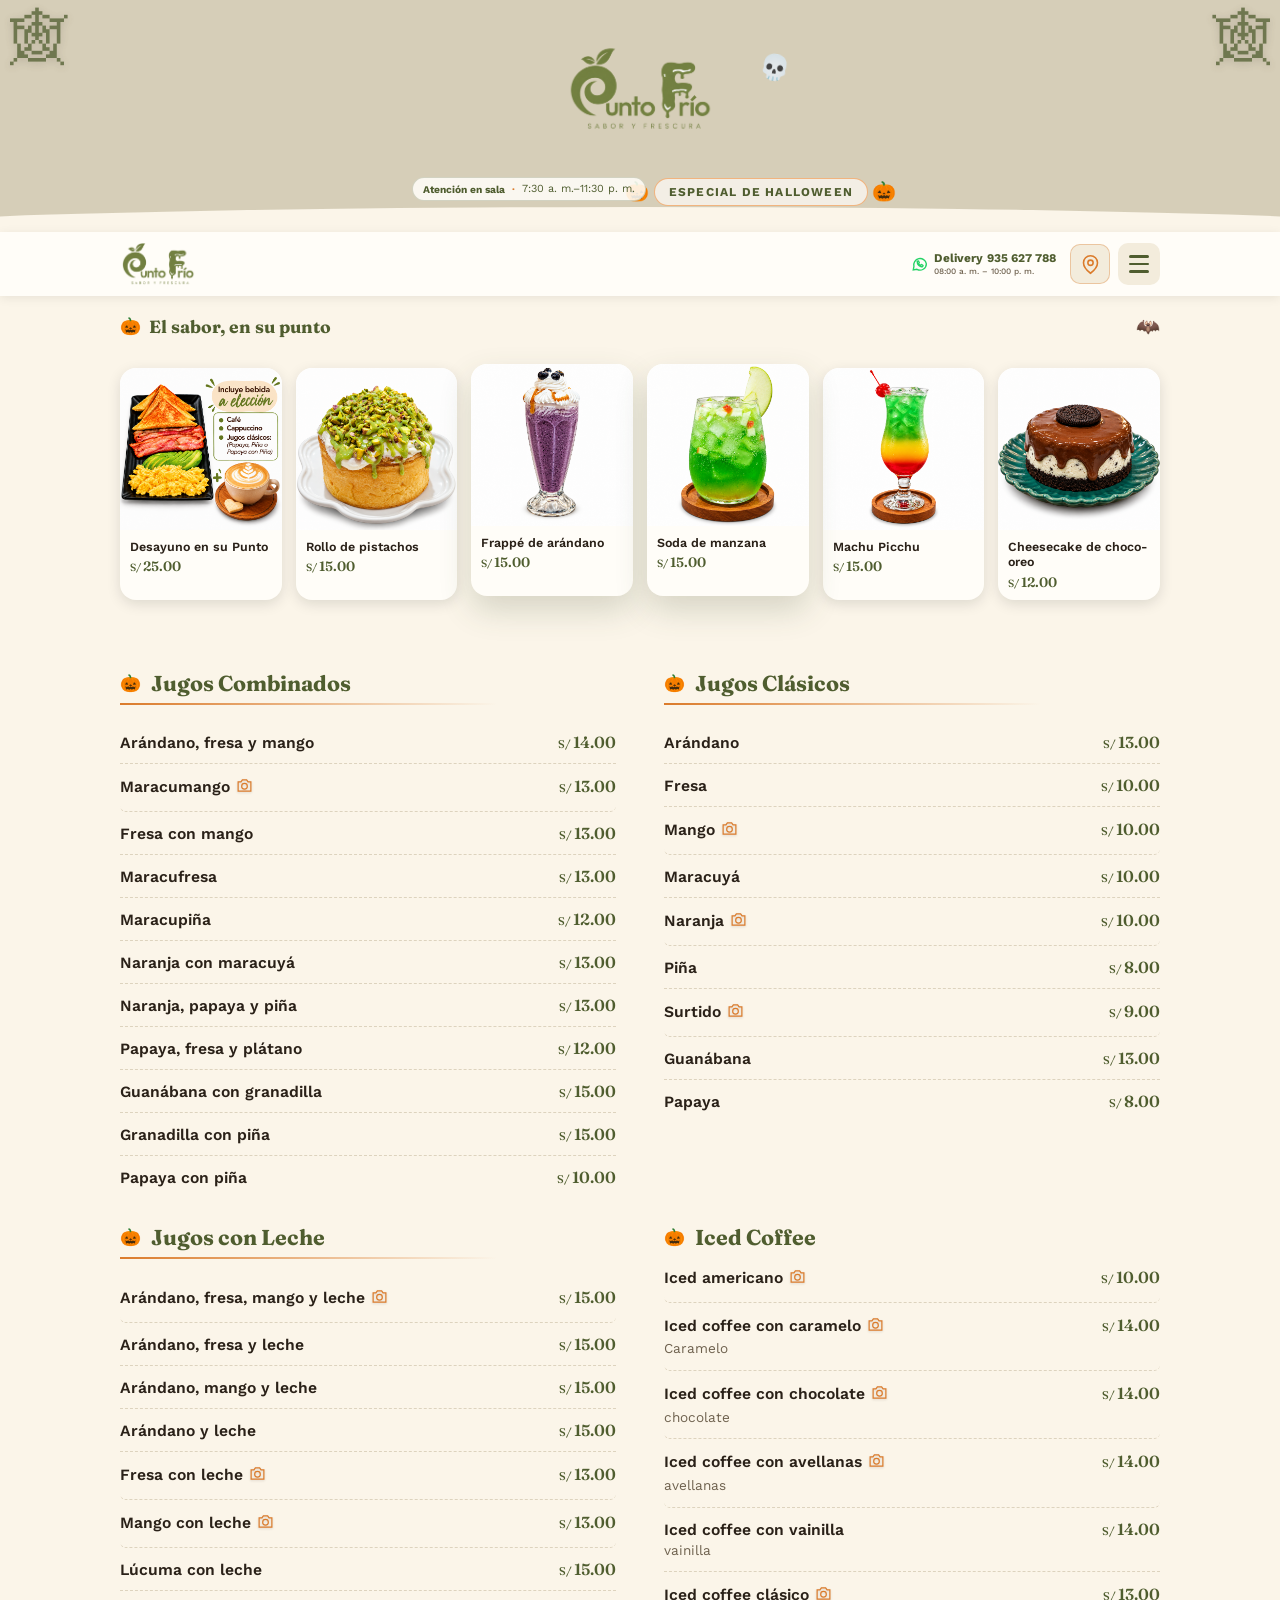
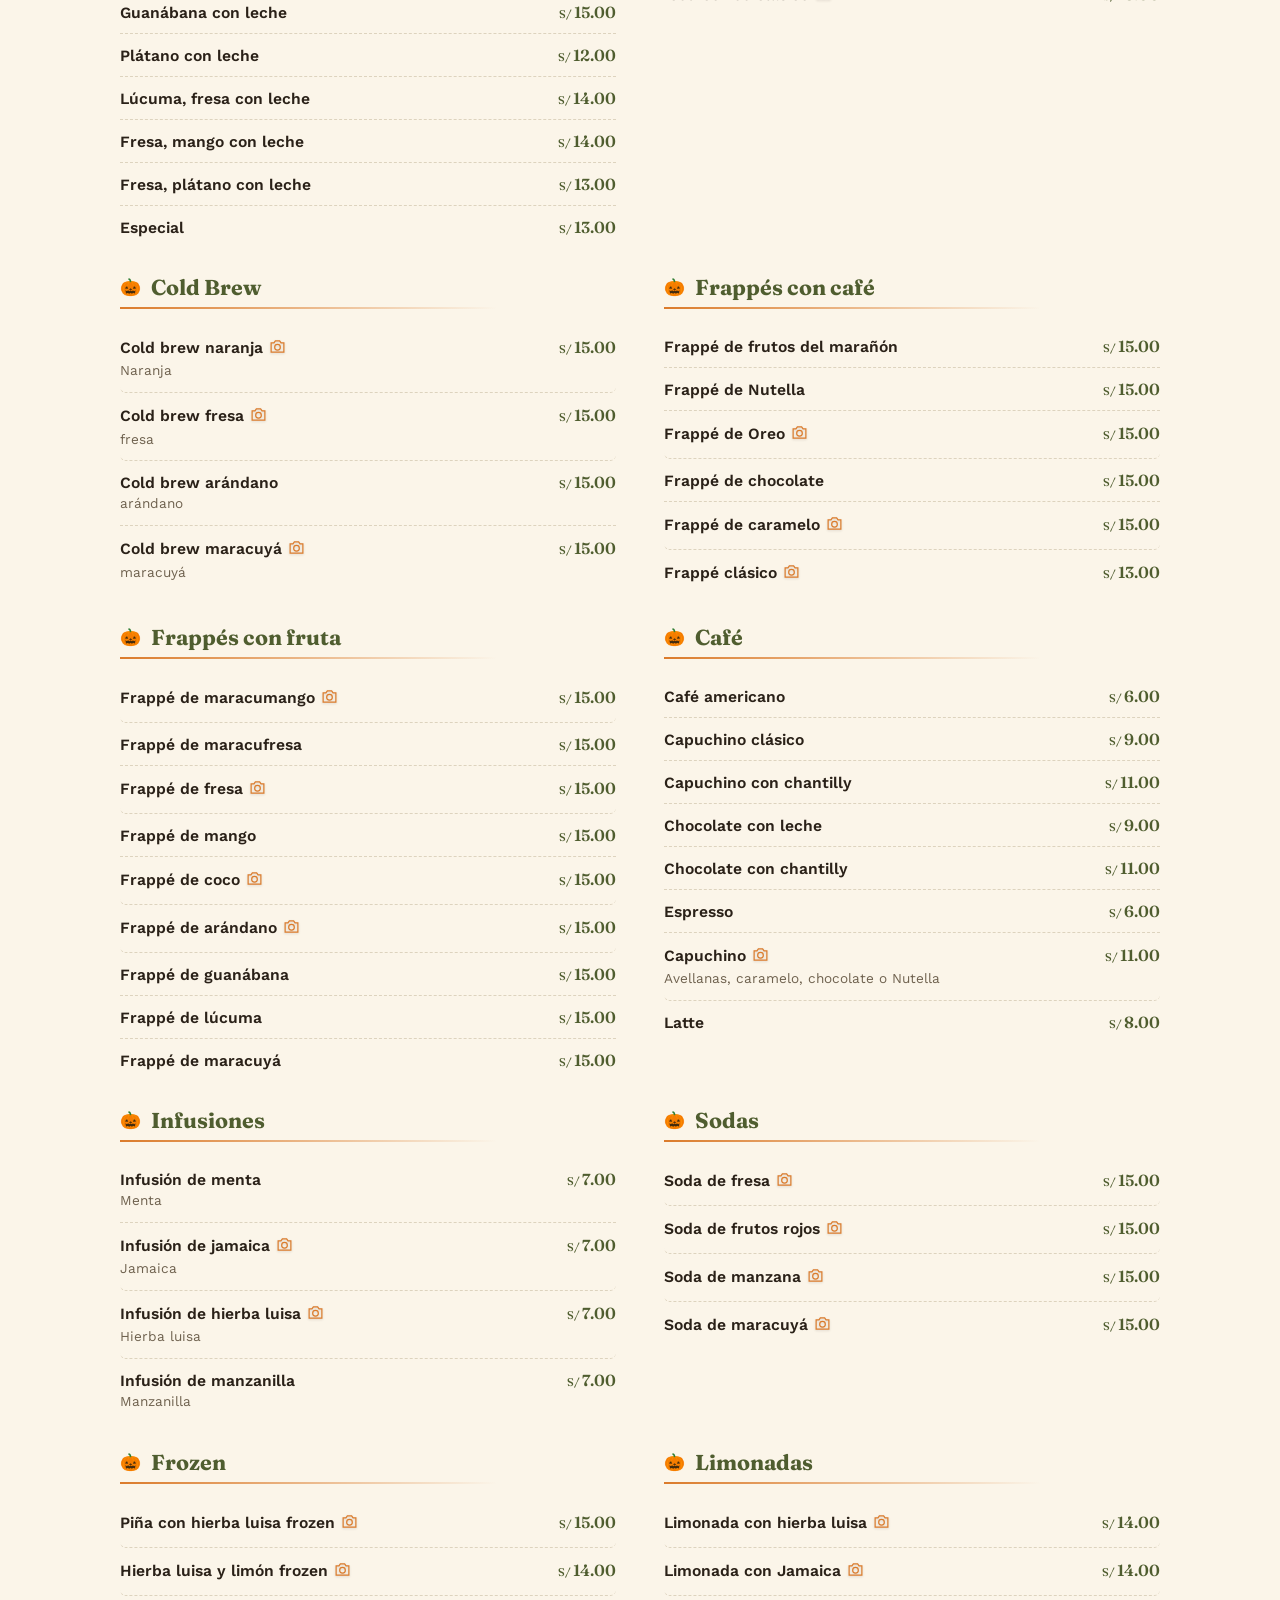
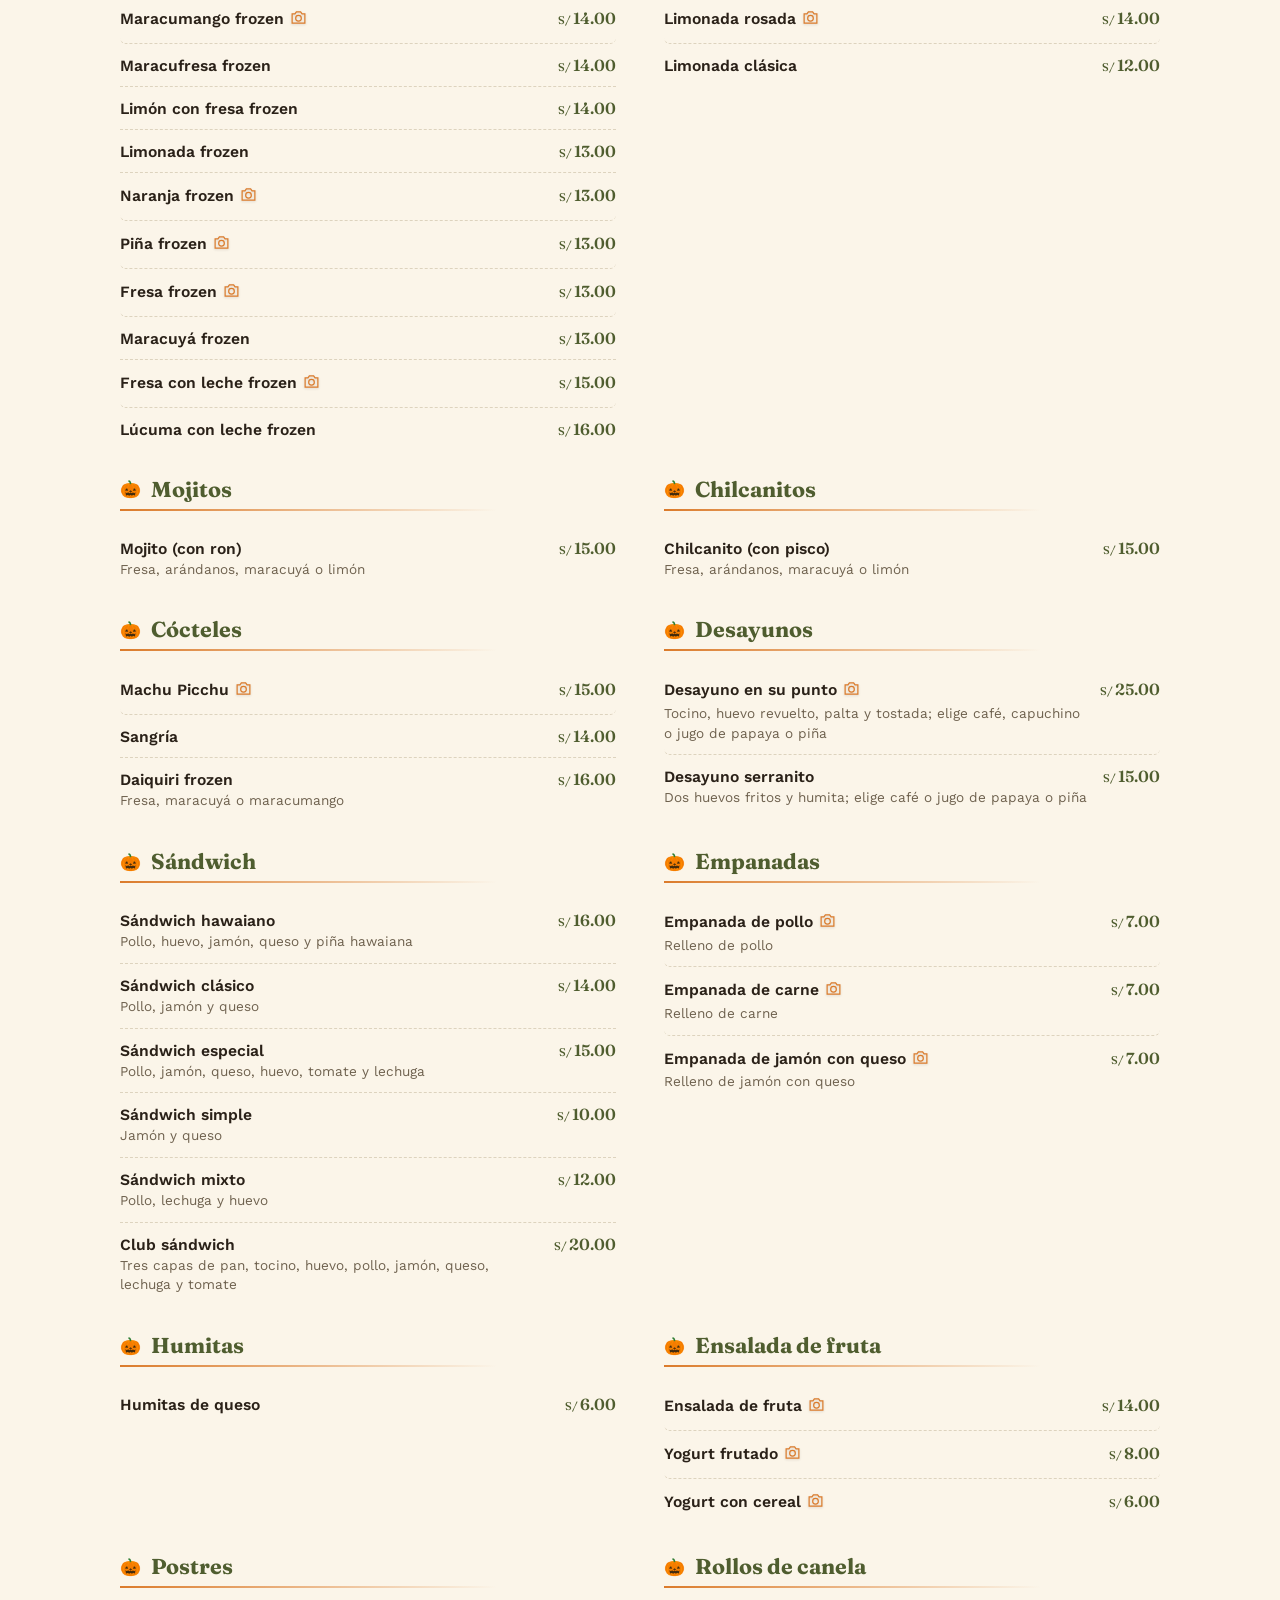
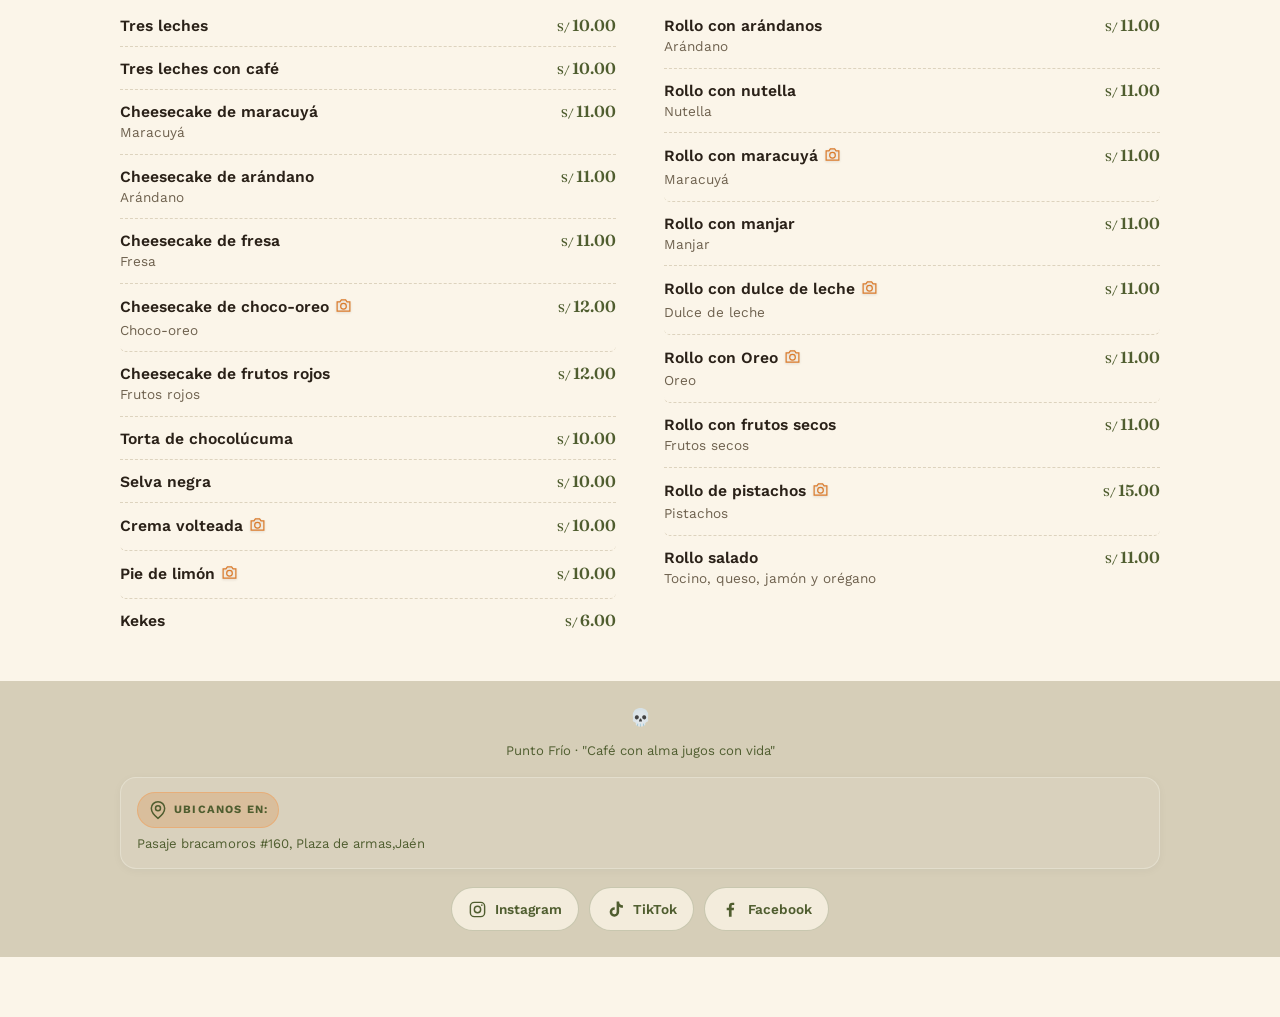
==== index-halloween.html @ d1ab3108 "cambios en yogurt" ====
<!DOCTYPE html>
<html lang="es">
<head>
<meta charset="UTF-8">
<meta name="viewport" content="width=device-width, initial-scale=1.0">
<title>Punto Frío — Especial Halloween</title>
<link rel="preconnect" href="https://fonts.googleapis.com">
<link rel="preconnect" href="https://fonts.gstatic.com" crossorigin>
<link href="https://fonts.googleapis.com/css2?family=Fraunces:ital,opsz,wght@0,9..144,400;0,9..144,600;0,9..144,700;1,9..144,500&family=Work+Sans:wght@400;500;600;700&display=swap" rel="stylesheet">
<link rel="stylesheet" href="menu.css">
<link rel="stylesheet" href="menu-halloween.css">
</head>
<body class="theme-halloween">

<!-- <div class="seasonal-ribbon" id="seasonalRibbon" role="status" hidden>
  <span>Octubre morado</span>
  <span>Sabores para compartir</span>
</div> -->

<div class="hero">
  <span class="halloween-web halloween-web-left" aria-hidden="true"></span>
  <span class="halloween-web halloween-web-right" aria-hidden="true"></span>
  <span class="halloween-skull" aria-hidden="true"></span>
  <div class="hero-brand">
    <img src="LogoPuntoFrio.png" alt="Punto Frío - Sabor y frescura" style="width:min(150px,64vw);height:auto;object-fit:contain;border-radius:0;border:0;box-shadow:none;">
  </div>
  <div class="hero-meta">
    <p class="store-hours"><span class="store-hours-label">Atenci&oacute;n en sala</span><span>7:30 a. m.&ndash;11:30 p. m.</span></p>
    <p class="seasonal-label">Especial de Halloween</p>
  </div>
</div>

<div class="topbar">
  <div class="brand">
    <img src="LogoPuntoFrio.png" alt="Punto Frío" style="width:76px;height:44px;object-fit:cover;object-position:center 52%;border-radius:0;border:0;">
    
  </div>
  <div class="topbar-contact" aria-label="Contacto y ubicaci&oacute;n">
    <a class="topbar-delivery" href="https://wa.me/51935627788" target="_blank" rel="noopener noreferrer" aria-label="Contactar a Punto Fr&iacute;o por WhatsApp para delivery">
      <svg class="whatsapp-icon" viewBox="0 0 24 24" fill="none" stroke="currentColor" stroke-width="1.8" aria-hidden="true" focusable="false"><path d="M20.5 11.7a8.5 8.5 0 0 1-12.6 7.4L3 20l.9-4.7a8.5 8.5 0 1 1 16.6-3.6Z"/><path d="M8.5 8.5c.3-.6.6-.6.9-.6h.4c.2 0 .4.1.5.4l.7 1.6c.1.2.1.4-.1.6l-.5.6c-.2.2-.2.4 0 .7.5.8 1.1 1.4 1.9 1.9.2.1.4.1.6-.1l.7-.8c.2-.2.4-.2.6-.1l1.5.7c.3.1.4.3.4.5 0 .4-.2 1-.6 1.3-.4.4-1 .6-1.6.5-1-.1-2.2-.7-3.4-1.7-1-.9-1.8-2.1-2-3.1-.2-.9 0-1.8.4-2.4Z"/></svg>
      <span class="topbar-delivery-info">
        <span class="topbar-delivery-line">
          <span class="topbar-delivery-prefix">Delivery</span>
          <span>935 627 788</span>
        </span>
        <span class="topbar-delivery-hours">08:00 a. m. &ndash; 10:00 p. m.</span>
      </span>
    </a>
    <a class="topbar-location" href="https://maps.app.goo.gl/sq9azFtNWfjnHmBv8" target="_blank" rel="noopener noreferrer" aria-label="Abrir ubicaci&oacute;n de Punto Fr&iacute;o en Google Maps" title="Ver ubicaci&oacute;n">
      <svg viewBox="0 0 24 24" fill="none" stroke="currentColor" stroke-width="1.8" aria-hidden="true" focusable="false"><path d="M20 10c0 6-8 12-8 12S4 16 4 10a8 8 0 1 1 16 0Z"/><circle cx="12" cy="10" r="3"/></svg>
    </a>
  </div>
  <button class="hamburger" id="hamburgerBtn" aria-label="Abrir menú de categorías" aria-expanded="false" aria-controls="menuDrawer">
    <span></span><span></span><span></span>
  </button>
</div>

<div class="menu-overlay" id="menuOverlay"></div>

<aside class="menu-drawer" id="menuDrawer" role="dialog" aria-modal="true" aria-label="Categorías" inert>
  <div class="menu-drawer-head">
    <span>Categorías</span>
    <button id="closeDrawerBtn" aria-label="Cerrar menú">&times;</button>
  </div>
  <nav id="catnav">
    <div class="group-label">Bebidas</div>
    <a href="#jugos-combinados">Jugos Combinados</a>
    <a href="#jugos-clasicos">Jugos Clásicos</a>
    <a href="#jugos-leche">Jugos con Leche</a>
    <a href="#iced-coffee">Iced Coffee</a>
    <a href="#cold-brew">Cold Brew</a>
    <a href="#frappes-cafe">Frappés con café</a>
    <a href="#frappes-fruta">Frappés con fruta</a>
    <a href="#cafe">Café</a>
    <a href="#infusiones">Infusiones</a>
    <a href="#sodas">Sodas</a>
    <a href="#frozen">Frozen</a>
    <a href="#limonadas">Limonadas</a>
    <a href="#mojitos">Mojitos</a>
    <a href="#chilcanitos">Chilcanitos</a>
    <a href="#cocteles">Cócteles</a>
    <div class="group-label">Comida</div>
    <a href="#desayunos">Desayunos</a>
    <a href="#sandwich">Sándwich</a>
    <a href="#empanadas">Empanadas</a>
    <a href="#humitas">Humitas</a>
    <a href="#ensaladas">Ensalada de fruta</a>
    <div class="group-label">Dulces</div>
    <a href="#postres">Postres</a>
    <a href="#rollos">Rollos de canela</a>
  </nav>
</aside>
<!-- Carrusel -->
<section class="carousel-section" aria-label="Recomendados">
  <h2>El sabor, en su punto</h2>
  <div class="carousel">
    <div class="carousel-track" id="recoTrack">
      <!-- Desayunos -->
      <a class="carousel-card" href="#desayunos">
        <img src="./img/desayuno/desayuno_punto.png" alt="Desayuno en su Punto">
        <div class="carousel-card-info">
          <div class="carousel-card-name">Desayuno en su Punto</div>
          <div class="carousel-card-price">25.00</div>
        </div>
      </a>
      <!-- Rollos -->
      <a class="carousel-card" href="#rollos">
        <img src="./img/rollos/rollito_pistacho.png" alt="Rollo de pistachos">
        <div class="carousel-card-info">
          <div class="carousel-card-name">Rollo de pistachos</div>
          <div class="carousel-card-price">15.00</div>
        </div>
      </a>
      <!-- Frappes -->
      <a class="carousel-card" href="#frappes-fruta">
        <img src="./img/frappe_fruta/frappe_arandano.png" alt="Frappé de arándano">
        <div class="carousel-card-info">
          <div class="carousel-card-name">Frappé de arándano</div>
          <div class="carousel-card-price">15.00</div>
        </div>
      </a>
      <!-- Sodas -->
      <a class="carousel-card" href="#sodas">
        <img src="./img/sodas/soda_manzana.png" alt="Soda de manzana">
        <div class="carousel-card-info">
          <div class="carousel-card-name">Soda de manzana</div>
          <div class="carousel-card-price">15.00</div>
        </div>
      </a>

      <!-- Cocteles -->
      <a class="carousel-card" href="#cocteles">
        <img src="./img/cocteles/machu_picchu.png" alt="Machu Picchu">
        <div class="carousel-card-info">
          <div class="carousel-card-name">Machu Picchu</div>
          <div class="carousel-card-price">15.00</div>
        </div>
      </a>
      <!-- Hamburguesas -->
      <!-- <a class="carousel-card" href="#hamburguesas">
        <img src="./img/hamburguesas/hamburguesa_royal.png" alt="Hamburguesa Royal">
        <div class="carousel-card-info">
          <div class="carousel-card-name">Hamburguesa Royal</div>
          <div class="carousel-card-price">12.00</div>
        </div>
      </a> -->
      <!-- Postres -->
      <a class="carousel-card" href="#postres">
        <img src="./img/postres/cheesecake_choco_oreo.png" alt="Cheesecake de choco-oreo">
        <div class="carousel-card-info">
          <div class="carousel-card-name">Cheesecake de choco-oreo</div>
          <div class="carousel-card-price">12.00</div>
        </div>
      </a>
    </div>
    <div class="carousel-dots" id="recoDots"></div>
  </div>
</section>

<main>

<section class="category" id="jugos-combinados">
  <h2>Jugos Combinados</h2>
  <div class="divider"></div>
  <div class="item">
    <div class="item-info"><div class="item-name">Arándano, fresa y mango</div></div>
    <div class="item-price">14.00</div>
  </div>
  <div class="item item-preview" data-images="img/jugos_combinados/maracumango.png">
    <div class="item-info"><div class="item-name">Maracumango</div></div>
    <div class="item-price">13.00</div>
  </div>
  <div class="item">
    <div class="item-info"><div class="item-name">Fresa con mango</div></div>
    <div class="item-price">13.00</div>
  </div>
  <div class="item">
    <div class="item-info"><div class="item-name">Maracufresa</div></div>
    <div class="item-price">13.00</div>
  </div>
  <div class="item">
    <div class="item-info"><div class="item-name">Maracupiña</div></div>
    <div class="item-price">12.00</div>
  </div>
  <div class="item">
    <div class="item-info"><div class="item-name">Naranja con maracuyá</div></div>
    <div class="item-price">13.00</div>
  </div>
  <div class="item">
    <div class="item-info"><div class="item-name">Naranja, papaya y piña</div></div>
    <div class="item-price">13.00</div>
  </div>
  <div class="item">
    <div class="item-info"><div class="item-name">Papaya, fresa y plátano</div></div>
    <div class="item-price">12.00</div>
  </div>
  <div class="item">
    <div class="item-info"><div class="item-name">Guanábana con granadilla</div></div>
    <div class="item-price">15.00</div>
  </div>
  <div class="item">
    <div class="item-info"><div class="item-name">Granadilla con piña</div></div>
    <div class="item-price">15.00</div>
  </div>
  <div class="item">
    <div class="item-info"><div class="item-name">Papaya con piña</div></div>
    <div class="item-price">10.00</div>
  </div>
</section>

<section class="category" id="jugos-clasicos">
  <h2>Jugos Clásicos</h2>
  <div class="divider"></div>
  <div class="item">
    <div class="item-info"><div class="item-name">Arándano</div></div>
    <div class="item-price">13.00</div>
  </div>
  <div class="item">
    <div class="item-info"><div class="item-name">Fresa</div></div>
    <div class="item-price">10.00</div>
  </div>
  <div class="item item-preview" data-images="img/jugos_clasicos/mango.png">
    <div class="item-info"><div class="item-name">Mango</div></div>
    <div class="item-price">10.00</div>
  </div>
  <div class="item">
    <div class="item-info"><div class="item-name">Maracuyá</div></div>
    <div class="item-price">10.00</div>
  </div>
  <div class="item item-preview" data-images="img/jugos_clasicos/naranja.png">
    <div class="item-info"><div class="item-name">Naranja</div></div>
    <div class="item-price">10.00</div>
  </div>
  <div class="item">
    <div class="item-info"><div class="item-name">Piña</div></div>
    <div class="item-price">8.00</div>
  </div>
  <div class="item item-preview" data-images="img/jugos_clasicos/surtido.png">
    <div class="item-info"><div class="item-name">Surtido</div></div>
    <div class="item-price">9.00</div>
  </div>
  <div class="item">
    <div class="item-info"><div class="item-name">Guanábana</div></div>
    <div class="item-price">13.00</div>
  </div>
  <div class="item">
    <div class="item-info"><div class="item-name">Papaya</div></div>
    <div class="item-price">8.00</div>
  </div>
</section>

<section class="category" id="jugos-leche">
  <h2>Jugos con Leche</h2>
  <div class="divider"></div>
  <div class="item item-preview" data-images="img/jugos_leche/arandano_fresa_mango_leche.png">
    <div class="item-info"><div class="item-name">Arándano, fresa, mango y leche</div></div>
    <div class="item-price">15.00</div>
  </div>
  <div class="item">
    <div class="item-info"><div class="item-name">Arándano, fresa y leche</div></div>
    <div class="item-price">15.00</div>
  </div>
  <div class="item">
    <div class="item-info"><div class="item-name">Arándano, mango y leche</div></div>
    <div class="item-price">15.00</div>
  </div>
  <div class="item">
    <div class="item-info"><div class="item-name">Arándano y leche</div></div>
    <div class="item-price">15.00</div>
  </div>
  <div class="item item-preview" data-images="img/jugos_leche/fresa_leche.png">
    <div class="item-info"><div class="item-name">Fresa con leche</div></div>
    <div class="item-price">13.00</div>
  </div>
  <div class="item item-preview" data-images="img/jugos_leche/mango_leche.png">
    <div class="item-info"><div class="item-name">Mango con leche</div></div>
    <div class="item-price">13.00</div>
  </div>
  <div class="item">
    <div class="item-info"><div class="item-name">Lúcuma con leche</div></div>
    <div class="item-price">15.00</div>
  </div>
  <div class="item">
    <div class="item-info"><div class="item-name">Guanábana con leche</div></div>
    <div class="item-price">15.00</div>
  </div>
  <div class="item">
    <div class="item-info"><div class="item-name">Plátano con leche</div></div>
    <div class="item-price">12.00</div>
  </div>
  <div class="item">
    <div class="item-info"><div class="item-name">Lúcuma, fresa con leche</div></div>
    <div class="item-price">14.00</div>
  </div>
  <div class="item">
    <div class="item-info"><div class="item-name">Fresa, mango con leche</div></div>
    <div class="item-price">14.00</div>
  </div>
  <div class="item">
    <div class="item-info"><div class="item-name">Fresa, plátano con leche</div></div>
    <div class="item-price">13.00</div>
  </div>
  <div class="item">
    <div class="item-info"><div class="item-name">Especial</div></div>
    <div class="item-price">13.00</div>
  </div>
</section>

<section class="category" id="iced-coffee">
  <h2>Iced Coffee</h2>
  <div class="item item-preview" data-images="img/iced_coffe/iced_americano.png">
    <div class="item-info"><div class="item-name">Iced americano</div></div>
    <div class="item-price">10.00</div>
  </div>
  <div class="item item-preview" data-images="img/iced_coffe/iced_caramelo.png">
    <div class="item-info"><div class="item-name">Iced coffee con caramelo</div><div class="item-desc">Caramelo</div></div>
    <div class="item-price">14.00</div>
  </div>
  <div class="item item-preview active" data-images="img/iced_coffe/iced_chocolate.png">
    <div class="item-info"><div class="item-name">Iced coffee con chocolate</div><div class="item-desc">chocolate</div></div>
    <div class="item-price">14.00</div>
  </div>
  <div class="item item-preview" data-images="img/iced_coffe/iced_coffe_avellanas.png">
    <div class="item-info"><div class="item-name">Iced coffee con avellanas</div><div class="item-desc">avellanas</div></div>
    <div class="item-price">14.00</div>
  </div>
  <div class="item">
    <div class="item-info"><div class="item-name">Iced coffee con vainilla</div><div class="item-desc">vainilla</div></div>
    <div class="item-price">14.00</div>
  </div>
  <div class="item item-preview" data-images="img/iced_coffe/iced_clasico.png">
    <div class="item-info"><div class="item-name">Iced coffee clásico</div></div>
    <div class="item-price">13.00</div>
  </div>
</section>

<section class="category" id="cold-brew">
  <h2>Cold Brew</h2>
  <div class="divider"></div>
  <div class="item item-preview" data-images="img/iced_coffe/cold_brew_naranja.png">
    <div class="item-info"><div class="item-name">Cold brew naranja</div><div class="item-desc">Naranja</div></div>
    <div class="item-price">15.00</div>
  </div>
  <div class="item item-preview" data-images="img/iced_coffe/cold_brew_fresa.png">
    <div class="item-info"><div class="item-name">Cold brew fresa</div><div class="item-desc">fresa</div></div>
    <div class="item-price">15.00</div>
  </div>
  <div class="item">
    <div class="item-info"><div class="item-name">Cold brew arándano</div><div class="item-desc">arándano</div></div>
    <div class="item-price">15.00</div>
  </div>
  <div class="item item-preview" data-images="img/iced_coffe/cold_brew_maracuya.png">
    <div class="item-info"><div class="item-name">Cold brew maracuyá</div><div class="item-desc">maracuyá</div></div>
    <div class="item-price">15.00</div>
  </div>
</section>

<section class="category" id="frappes-cafe">
  <h2>Frappés con café</h2>
  <div class="divider"></div>
  <div class="item">
    <div class="item-info"><div class="item-name">Frappé de frutos del marañón</div></div>
    <div class="item-price">15.00</div>
  </div>
  <div class="item">
    <div class="item-info"><div class="item-name">Frappé de Nutella</div></div>
    <div class="item-price">15.00</div>
  </div>
  <div class="item item-preview" data-images="img/frappe_cafe/frappe_oreo.png">
    <div class="item-info"><div class="item-name">Frappé de Oreo</div></div>
    <div class="item-price">15.00</div>
  </div>
  <div class="item">
    <div class="item-info"><div class="item-name">Frappé de chocolate</div></div>
    <div class="item-price">15.00</div>
  </div>
  <div class="item item-preview" data-images="img/frappe_cafe/frappe_caramelo.png">
    <div class="item-info"><div class="item-name">Frappé de caramelo</div></div>
    <div class="item-price">15.00</div>
  </div>
  <div class="item item-preview" data-images="img/frappe_cafe/frappe_clasico.png">
    <div class="item-info"><div class="item-name">Frappé clásico</div></div>
    <div class="item-price">13.00</div>
  </div>
</section>

<section class="category" id="frappes-fruta">
  <h2>Frappés con fruta</h2>
  <div class="divider"></div>
  <div class="item item-preview" data-images="img/frappe_fruta/frappe_maracumango.png">
    <div class="item-info"><div class="item-name">Frappé de maracumango</div></div>
    <div class="item-price">15.00</div>
  </div>
  <div class="item">
    <div class="item-info"><div class="item-name">Frappé de maracufresa</div></div>
    <div class="item-price">15.00</div>
  </div>
  <div class="item item-preview" data-images="img/frappe_fruta/frappe_fresa.png">
    <div class="item-info"><div class="item-name">Frappé de fresa</div></div>
    <div class="item-price">15.00</div>
  </div>
  <div class="item">
    <div class="item-info"><div class="item-name">Frappé de mango</div></div>
    <div class="item-price">15.00</div>
  </div>
  <div class="item item-preview" data-images="img/frappe_fruta/frappe_coco.png">
    <div class="item-info"><div class="item-name">Frappé de coco</div></div>
    <div class="item-price">15.00</div>
  </div>
  <div class="item item-preview" data-images="img/frappe_fruta/frappe_arandano.png">
    <div class="item-info"><div class="item-name">Frappé de arándano</div></div>
    <div class="item-price">15.00</div>
  </div>
  <div class="item">
    <div class="item-info"><div class="item-name">Frappé de guanábana</div></div>
    <div class="item-price">15.00</div>
  </div>
  <div class="item">
    <div class="item-info"><div class="item-name">Frappé de lúcuma</div></div>
    <div class="item-price">15.00</div>
  </div>
  <div class="item">
    <div class="item-info"><div class="item-name">Frappé de maracuyá</div></div>
    <div class="item-price">15.00</div>
  </div>
</section>

<section class="category" id="cafe">
  <h2>Café</h2>
  <div class="divider"></div>
  <div class="item">
    <div class="item-info"><div class="item-name">Café americano</div></div>
    <div class="item-price">6.00</div>
  </div>
  <div class="item">
    <div class="item-info"><div class="item-name">Capuchino clásico</div></div>
    <div class="item-price">9.00</div>
  </div>
  <div class="item">
    <div class="item-info"><div class="item-name">Capuchino con chantilly</div></div>
    <div class="item-price">11.00</div>
  </div>
  <div class="item">
    <div class="item-info"><div class="item-name">Chocolate con leche</div></div>
    <div class="item-price">9.00</div>
  </div>
  <div class="item">
    <div class="item-info"><div class="item-name">Chocolate con chantilly</div></div>
    <div class="item-price">11.00</div>
  </div>
  <div class="item">
    <div class="item-info"><div class="item-name">Espresso</div></div>
    <div class="item-price">6.00</div>
  </div>
  <div class="item item-preview" data-images="img/cafes/capuchino.png">
    <div class="item-info"><div class="item-name">Capuchino</div><div class="item-desc">Avellanas, caramelo, chocolate o Nutella</div></div>
    <div class="item-price">11.00</div>
  </div>
  <div class="item">
    <div class="item-info"><div class="item-name">Latte</div></div>
    <div class="item-price">8.00</div>
  </div>
</section>

<section class="category" id="infusiones">
  <h2>Infusiones</h2>
  <div class="divider"></div>
  <div class="item">
    <div class="item-info"><div class="item-name">Infusión de menta</div><div class="item-desc">Menta</div></div>
    <div class="item-price">7.00</div>
  </div>
  <div class="item item-preview" data-images="img/infusiones/infusion_jamaica.png">
    <div class="item-info"><div class="item-name">Infusión de jamaica</div><div class="item-desc">Jamaica</div></div>
    <div class="item-price">7.00</div>
  </div>
  <div class="item item-preview" data-images="img/infusiones/infusion_hierba_luisa.png">
    <div class="item-info"><div class="item-name">Infusión de hierba luisa</div><div class="item-desc">Hierba luisa</div></div>
    <div class="item-price">7.00</div>
  </div>
  <div class="item">
    <div class="item-info"><div class="item-name">Infusión de manzanilla</div><div class="item-desc">Manzanilla</div></div>
    <div class="item-price">7.00</div>
  </div>
  <!-- <div class="item">
    <div class="item-info"><div class="item-name">Infusión de mate de coca</div><div class="item-desc">Mate de coca</div></div>
    <div class="item-price">7.00</div>
  </div> -->
</section>

<section class="category" id="sodas">
  <h2>Sodas</h2>
  <div class="divider"></div>
  <div class="item item-preview" data-images="img/sodas/soda_fresa.png">
    <div class="item-info"><div class="item-name">Soda de fresa</div></div>
    <div class="item-price">15.00</div>
  </div>
  <div class="item item-preview" data-images="img/sodas/soda_frutos_rojos.png">
    <div class="item-info"><div class="item-name">Soda de frutos rojos</div></div>
    <div class="item-price">15.00</div>
  </div>
  <div class="item item-preview" data-images="img/sodas/soda_manzana.png">
    <div class="item-info"><div class="item-name">Soda de manzana</div></div>
    <div class="item-price">15.00</div>
  </div>
  <div class="item item-preview" data-images="img/sodas/soda_maracuya.png">
    <div class="item-info"><div class="item-name">Soda de maracuyá</div></div>
    <div class="item-price">15.00</div>
  </div>
</section>

<section class="category" id="frozen">
  <h2>Frozen</h2>
  <div class="divider"></div>
  <div class="item item-preview" data-images="img/frozen/frozen_pina_hierbal.png">
    <div class="item-info"><div class="item-name">Piña con hierba luisa frozen</div></div>
    <div class="item-price">15.00</div>
  </div>
  <div class="item item-preview" data-images="img/frozen/frozen_huierbal_limon.png">
    <div class="item-info"><div class="item-name">Hierba luisa y limón frozen</div></div>
    <div class="item-price">14.00</div>
  </div>
  <div class="item item-preview" data-images="img/frozen/frozen_maracumango.png">
    <div class="item-info"><div class="item-name">Maracumango frozen</div></div>
    <div class="item-price">14.00</div>
  </div>
  <div class="item">
    <div class="item-info"><div class="item-name">Maracufresa frozen</div></div>
    <div class="item-price">14.00</div>
  </div>
  <div class="item">
    <div class="item-info"><div class="item-name">Limón con fresa frozen</div></div>
    <div class="item-price">14.00</div>
  </div>
  <div class="item">
    <div class="item-info"><div class="item-name">Limonada frozen</div></div>
    <div class="item-price">13.00</div>
  </div>
  <div class="item item-preview" data-images="img/frozen/frozen_naranja.png">
    <div class="item-info"><div class="item-name">Naranja frozen</div></div>
    <div class="item-price">13.00</div>
  </div>
  <div class="item item-preview" data-images="img/frozen/frozen_pina.png">
    <div class="item-info"><div class="item-name">Piña frozen</div></div>
    <div class="item-price">13.00</div>
  </div>
  <div class="item item-preview" data-images="img/frozen/frozen_fresa.png">
    <div class="item-info"><div class="item-name">Fresa frozen</div></div>
    <div class="item-price">13.00</div>
  </div>
  <div class="item">
    <div class="item-info"><div class="item-name">Maracuyá frozen</div></div>
    <div class="item-price">13.00</div>
  </div>
  <div class="item item-preview" data-images="img/frozen/frozen_fresa_leche.png">
    <div class="item-info"><div class="item-name">Fresa con leche frozen</div></div>
    <div class="item-price">15.00</div>
  </div>
  <div class="item">
    <div class="item-info"><div class="item-name">Lúcuma con leche frozen</div></div>
    <div class="item-price">16.00</div>
  </div>
</section>

<section class="category" id="limonadas">
  <h2>Limonadas</h2>
  <div class="divider"></div>
  <div class="item item-preview" data-images="img/limonadas/limonada_hierbal.png">
    <div class="item-info"><div class="item-name">Limonada con hierba luisa</div></div>
    <div class="item-price">14.00</div>
  </div>
  <div class="item item-preview" data-images="img/limonadas/limonada_jamaica.png">
    <div class="item-info"><div class="item-name">Limonada con Jamaica</div></div>
    <div class="item-price">14.00</div>
  </div>
  <div class="item item-preview" data-images="img/limonadas/limonada_rosa.png">
    <div class="item-info"><div class="item-name">Limonada rosada</div></div>
    <div class="item-price">14.00</div>
  </div>
  <div class="item">
    <div class="item-info"><div class="item-name">Limonada clásica</div></div>
    <div class="item-price">12.00</div>
  </div>
</section>

<section class="category" id="mojitos">
  <h2>Mojitos</h2>
  <div class="divider"></div>
  <div class="item">
    <div class="item-info"><div class="item-name">Mojito (con ron)</div><div class="item-desc">Fresa, arándanos, maracuyá o limón</div></div>
    <div class="item-price">15.00</div>
  </div>
</section>

<section class="category" id="chilcanitos">
  <h2>Chilcanitos</h2>
  <div class="divider"></div>
  <div class="item">
    <div class="item-info"><div class="item-name">Chilcanito (con pisco)</div><div class="item-desc">Fresa, arándanos, maracuyá o limón</div></div>
    <div class="item-price">15.00</div>
  </div>
</section>

<section class="category" id="cocteles">
  <h2>Cócteles</h2>
  <div class="divider"></div>
  <div class="item item-preview" data-images="img/cocteles/machu_picchu.png">
    <div class="item-info"><div class="item-name">Machu Picchu</div></div>
    <div class="item-price">15.00</div>
  </div>
  <div class="item">
    <div class="item-info"><div class="item-name">Sangría</div></div>
    <div class="item-price">14.00</div>
  </div>
  <div class="item">
    <div class="item-info"><div class="item-name">Daiquiri frozen</div><div class="item-desc">Fresa, maracuyá o maracumango</div></div>
    <div class="item-price">16.00</div>
  </div>
</section>

<section class="category" id="desayunos">
  <h2>Desayunos</h2>
  <div class="divider"></div>
  <div class="item item-preview" data-images="img/desayuno/desayuno_punto.png">
    <div class="item-info"><div class="item-name">Desayuno en su punto</div><div class="item-desc">Tocino, huevo revuelto, palta y tostada; elige café, capuchino o jugo de papaya o piña</div></div>
    <div class="item-price">25.00</div>
  </div>
  <div class="item">
    <div class="item-info"><div class="item-name">Desayuno serranito</div><div class="item-desc">Dos huevos fritos y humita; elige café o jugo de papaya o piña</div></div>
    <div class="item-price">15.00</div>
  </div>
</section>

<section class="category" id="sandwich">
  <h2>Sándwich</h2>
  <div class="divider"></div>
  <div class="item">
    <div class="item-info"><div class="item-name">Sándwich hawaiano</div><div class="item-desc">Pollo, huevo, jamón, queso y piña hawaiana</div></div>
    <div class="item-price">16.00</div>
  </div>
  <div class="item">
    <div class="item-info"><div class="item-name">Sándwich clásico</div><div class="item-desc">Pollo, jamón y queso</div></div>
    <div class="item-price">14.00</div>
  </div>
  <div class="item">
    <div class="item-info"><div class="item-name">Sándwich especial</div><div class="item-desc">Pollo, jamón, queso, huevo, tomate y lechuga</div></div>
    <div class="item-price">15.00</div>
  </div>
  <div class="item">
    <div class="item-info"><div class="item-name">Sándwich simple</div><div class="item-desc">Jamón y queso</div></div>
    <div class="item-price">10.00</div>
  </div>
  <div class="item">
    <div class="item-info"><div class="item-name">Sándwich mixto</div><div class="item-desc">Pollo, lechuga y huevo</div></div>
    <div class="item-price">12.00</div>
  </div>
  <div class="item">
    <div class="item-info"><div class="item-name">Club sándwich</div><div class="item-desc">Tres capas de pan, tocino, huevo, pollo, jamón, queso, lechuga y tomate</div></div>
    <div class="item-price">20.00</div>
  </div>
</section>

<section class="category" id="empanadas">
  <h2>Empanadas</h2>
  <div class="divider"></div>
  <div class="item item-preview" data-images="img/empanadas/empanada_pollo.png">
    <div class="item-info"><div class="item-name">Empanada de pollo</div><div class="item-desc">Relleno de pollo</div></div>
    <div class="item-price">7.00</div>
  </div>
  <div class="item item-preview" data-images="img/empanadas/empanada_carne.png">
    <div class="item-info"><div class="item-name">Empanada de carne</div><div class="item-desc">Relleno de carne</div></div>
    <div class="item-price">7.00</div>
  </div>
  <div class="item item-preview" data-images="img/empanadas/empanada_jamon_queso.png">
    <div class="item-info"><div class="item-name">Empanada de jamón con queso</div><div class="item-desc">Relleno de jamón con queso</div></div>
    <div class="item-price">7.00</div>
  </div>
</section>

<section class="category" id="humitas">
  <h2>Humitas</h2>
  <div class="divider"></div>
  <div class="item">
    <div class="item-info"><div class="item-name">Humitas de queso</div></div>
    <div class="item-price">6.00</div>
  </div>
</section>

<section class="category" id="ensaladas">
  <h2>Ensalada de fruta</h2>
  <div class="divider"></div>
  <div class="item item-preview" data-images="img/ensalada_fruta/ensalada_fruta_fresa.png, img/ensalada_fruta/ensalada_fruta_lucuma.png" data-image-descriptions="Ensalada de fruta de fresa|Ensalada de fruta de lúcuma">
    <div class="item-info"><div class="item-name">Ensalada de fruta</div></div>
    <div class="item-price">14.00</div>
  </div>
  <div class="item item-preview" data-images="img/ensalada_fruta/yogurt_frutado_fresa.png">
    <div class="item-info"><div class="item-name">Yogurt frutado</div></div>
    <div class="item-price">8.00</div>
  </div>
  <div class="item item-preview" data-images="img/ensalada_fruta/yogurt_cereal.png">
    <div class="item-info"><div class="item-name">Yogurt con cereal</div></div>
    <div class="item-price">6.00</div>
  </div>
</section>

<section class="category" id="postres">
  <h2>Postres</h2>
  <div class="divider"></div>
  <div class="item">
    <div class="item-info"><div class="item-name">Tres leches</div></div>
    <div class="item-price">10.00</div>
  </div>
  <div class="item">
    <div class="item-info"><div class="item-name">Tres leches con café</div></div>
    <div class="item-price">10.00</div>
  </div>
  <div class="item">
    <div class="item-info"><div class="item-name">Cheesecake de maracuyá</div><div class="item-desc">Maracuyá</div></div>
    <div class="item-price">11.00</div>
  </div>
  <div class="item">
    <div class="item-info"><div class="item-name">Cheesecake de arándano</div><div class="item-desc">Arándano</div></div>
    <div class="item-price">11.00</div>
  </div>
  <div class="item">
    <div class="item-info"><div class="item-name">Cheesecake de fresa</div><div class="item-desc">Fresa</div></div>
    <div class="item-price">11.00</div>
  </div>
  <div class="item item-preview" data-images="img/postres/cheesecake_choco_oreo.png">
    <div class="item-info"><div class="item-name">Cheesecake de choco-oreo</div><div class="item-desc">Choco-oreo</div></div>
    <div class="item-price">12.00</div>
  </div>
  <div class="item">
    <div class="item-info"><div class="item-name">Cheesecake de frutos rojos</div><div class="item-desc">Frutos rojos</div></div>
    <div class="item-price">12.00</div>
  </div>
  <div class="item">
    <div class="item-info"><div class="item-name">Torta de chocolúcuma</div></div>
    <div class="item-price">10.00</div>
  </div>
  <div class="item">
    <div class="item-info"><div class="item-name">Selva negra</div></div>
    <div class="item-price">10.00</div>
  </div>
  <div class="item item-preview" data-images="img/postres/crema_volteada.png">
    <div class="item-info"><div class="item-name">Crema volteada</div></div>
    <div class="item-price">10.00</div>
  </div>
  <div class="item item-preview" data-images="img/postres/pie_limon.png">
    <div class="item-info"><div class="item-name">Pie de limón</div></div>
    <div class="item-price">10.00</div>
  </div>
  <div class="item">
    <div class="item-info"><div class="item-name">Kekes</div></div>
    <div class="item-price">6.00</div>
  </div>
</section>

<section class="category" id="rollos">
  <h2>Rollos de canela</h2>
  <div class="divider"></div>
  <div class="item">
    <div class="item-info"><div class="item-name">Rollo con arándanos</div><div class="item-desc">Arándano</div></div>
    <div class="item-price">11.00</div>
  </div>
  <div class="item">
    <div class="item-info"><div class="item-name">Rollo con nutella</div><div class="item-desc">Nutella</div></div>
    <div class="item-price">11.00</div>
  </div>
  <div class="item item-preview" data-images="img/rollos/rollito_maracuya.png">
    <div class="item-info"><div class="item-name">Rollo con maracuyá</div><div class="item-desc">Maracuyá</div></div>
    <div class="item-price">11.00</div>
  </div>
  <div class="item">
    <div class="item-info"><div class="item-name">Rollo con manjar</div><div class="item-desc">Manjar</div></div>
    <div class="item-price">11.00</div>
  </div>
  <div class="item item-preview" data-images="img/rollos/rollito_dulcel.png">
    <div class="item-info"><div class="item-name">Rollo con dulce de leche</div><div class="item-desc">Dulce de leche</div></div>
    <div class="item-price">11.00</div>
  </div>
  <div class="item item-preview" data-images="img/rollos/rollito_oreo.png">
    <div class="item-info"><div class="item-name">Rollo con Oreo</div><div class="item-desc">Oreo</div></div>
    <div class="item-price">11.00</div>
  </div>
  <div class="item">
    <div class="item-info"><div class="item-name">Rollo con frutos secos</div><div class="item-desc">Frutos secos</div></div>
    <div class="item-price">11.00</div>
  </div>
  <div class="item item-preview" data-images="img/rollos/rollito_pistacho.png">
    <div class="item-info"><div class="item-name">Rollo de pistachos</div><div class="item-desc">Pistachos</div></div>
    <div class="item-price">15.00</div>
  </div>
  <div class="item">
    <div class="item-info"><div class="item-name">Rollo salado</div><div class="item-desc">Tocino, queso, jamón y orégano</div></div>
    <div class="item-price">11.00</div>
  </div>
</section>

</main>

<footer>
  <div class="fline"></div>
  <!-- <p class="footer-intro">Punto Frío ·  "Ponle un punto fresco a tu día"</p> -->
   <p class="footer-intro">Punto Frío ·  "Café con alma jugos con vida"</p>
  <div class="store-locations" aria-label="Direcciones de los locales">
    <a class="store-card" href="https://maps.app.goo.gl/sq9azFtNWfjnHmBv8" target="_blank" rel="noopener noreferrer" aria-label="Ver ubicación de Pasaje bracamoros 160, Jaén, Peru, 06801 en Google Maps (abre en otra pestaña)">
      <span class="store-label"><svg viewBox="0 0 24 24" fill="none" stroke="currentColor" stroke-width="1.8" aria-hidden="true" focusable="false"><path d="M20 10c0 6-8 12-8 12S4 16 4 10a8 8 0 1 1 16 0Z"/><circle cx="12" cy="10" r="3"/></svg>UBICANOS EN:</span>
      <p>Pasaje bracamoros #160, Plaza de armas,Jaén </p>
    </a>
  </div>
  <nav class="social-links" aria-label="Redes sociales">
    <!-- <a href="https://wa.me/51935627788" target="_blank" rel="noopener noreferrer" aria-label="Contactar a Punto Frío para delivery por WhatsApp (abre en otra pestaña)">
      <svg viewBox="0 0 24 24" fill="none" stroke="currentColor" stroke-width="1.8" aria-hidden="true" focusable="false"><path d="M20.5 11.7a8.5 8.5 0 0 1-12.6 7.4L3 20l.9-4.7a8.5 8.5 0 1 1 16.6-3.6Z"/><path d="M8.5 8.5c.3-.6.6-.6.9-.6h.4c.2 0 .4.1.5.4l.7 1.6c.1.2.1.4-.1.6l-.5.6c-.2.2-.2.4 0 .7.5.8 1.1 1.4 1.9 1.9.2.1.4.1.6-.1l.7-.8c.2-.2.4-.2.6-.1l1.5.7c.3.1.4.3.4.5 0 .4-.2 1-.6 1.3-.4.4-1 .6-1.6.5-1-.1-2.2-.7-3.4-1.7-1-.9-1.8-2.1-2-3.1-.2-.9 0-1.8.4-2.4Z"/></svg>
      <span>Delivery: 935 627 788</span>
    </a> -->
    <a href="https://www.instagram.com/puntofrio0/" target="_blank" rel="noopener noreferrer" aria-label="Instagram de Punto Frío (abre en otra pestaña)">
      <svg viewBox="0 0 24 24" fill="none" stroke="currentColor" stroke-width="1.8" aria-hidden="true" focusable="false"><rect x="3" y="3" width="18" height="18" rx="5"/><circle cx="12" cy="12" r="4"/><circle cx="17.5" cy="6.5" r="1" fill="currentColor" stroke="none"/></svg>
      <span>Instagram</span>
    </a>
    <a href="https://www.tiktok.com/@punto.frio.jan._.c" target="_blank" rel="noopener noreferrer" aria-label="TikTok de Punto Frío (abre en otra pestaña)">
      <svg viewBox="0 0 24 24" fill="currentColor" aria-hidden="true" focusable="false"><path d="M16.6 2h-3.2v13.2a2.8 2.8 0 1 1-2.4-2.8V9.1a6 6 0 1 0 5.6 6V8.4a8.2 8.2 0 0 0 4.8 1.5V6.7A4.8 4.8 0 0 1 16.6 2Z"/></svg>
      <span>TikTok</span>
    </a>
    <a href="https://www.facebook.com/profile.php?id=61569038903374" target="_blank" rel="noopener noreferrer" aria-label="Facebook de Punto Frío (abre en otra pestaña)">
      <svg viewBox="0 0 24 24" fill="currentColor" aria-hidden="true" focusable="false"><path d="M13.4 21v-8h2.7l.4-3.1h-3.1v-2c0-.9.3-1.5 1.6-1.5h1.7V3.6c-.3 0-1.3-.1-2.5-.1-2.5 0-4.2 1.5-4.2 4.3v2.1H7.2V13H10v8h3.4Z"/></svg>
      <span>Facebook</span>
    </a>
  </nav>
</footer>

<dialog class="product-sheet" id="productSheet" aria-labelledby="previewName" aria-describedby="previewDescription previewNote">
  <div class="sheet-handle" aria-hidden="true"></div>
  <button class="sheet-close" type="button" aria-label="Cerrar vista del producto" autofocus>&times;</button>
  <div class="preview-gallery" id="previewGallery" role="region" aria-label="Fotografías del producto" tabindex="0"></div>
  <div class="preview-dots" id="previewDots" aria-label="Elegir fotografía" hidden></div>
  <div class="preview-content">
    <p class="preview-category" id="previewCategory"></p>
    <div class="preview-heading"><h2 id="previewName"></h2><p class="preview-price" id="previewPrice"></p></div>
    <p id="previewDescription"></p>
    <p class="preview-note" id="previewNote">Imagen referencial</p>
  </div>
</dialog>
<script src="menu.js" defer></script>

</body>
</html>
---- menu.css ----
:root{
    --green-deep:#D6CEB8;
    --green:#D6CEB8;
    --olive-deep:#4F5D2F;
    --orange:#DB7B2B;
    --orange-light:#F0A15C;
    --cream:#FBF5E9;
    --cream-2:#F3ECDC;
    --ink:#2A2118;
    --paper:#FFFDF8;
  }
  *{box-sizing:border-box; margin:0; padding:0;}
  html{scroll-behavior:smooth;}
  body{
    background:var(--cream);
    color:var(--ink);
    font-family:'Work Sans', sans-serif;
    padding-bottom:60px;
  }
  .hero{
    background:radial-gradient(circle at 50% -10%, var(--green) 0%, var(--green-deep) 70%);
    color:var(--cream);
    text-align:center;
    padding:12px 16px 22px;
    position:relative;
    overflow:hidden;
  }
  .hero::after{
    content:"";
    position:absolute;
    bottom:-1px; left:0; right:0;
    height:26px;
    background:var(--cream);
    border-radius:50% 50% 0 0 / 100% 100% 0 0;
    transform:scaleX(1.3);
    z-index:0;
    pointer-events:none;
  }
  .hero img{
    width:118px; height:118px;
    border-radius:50%;
    border:3px solid var(--orange-light);
    box-shadow:0 6px 20px rgba(0,0,0,0.35);
    margin-bottom:4px;
  }
  .hero h1{
    font-family:'Fraunces', serif;
    font-weight:700;
    font-size:2rem;
    letter-spacing:0.5px;
  }
  .hero p.tag{
    font-size:0.85rem;
    letter-spacing:3px;
    text-transform:uppercase;
    color:var(--orange-light);
    margin-top:6px;
    font-weight:600;
  }

  /* Barra superior fija con botón hamburguesa */
  .topbar{
    position:sticky; top:0; z-index:60;
    background:var(--paper);
    box-shadow:0 2px 10px rgba(0,0,0,0.08);
    display:flex;
    align-items:center;
    justify-content:space-between;
    padding:10px 16px;
  }
  .topbar .brand{
    display:flex;
    align-items:center;
    gap:10px;
  }
  .topbar .brand img{
    width:34px; height:34px;
    border-radius:50%;
    border:2px solid var(--orange);
  }
  .topbar .brand span{
    font-family:'Fraunces', serif;
    font-weight:700;
    font-size:1rem;
    color:var(--olive-deep);
  }
  .topbar-contact{
    display:flex;
    align-items:center;
    gap:7px;
    margin-left:auto;
    margin-right:8px;
  }
  .topbar-delivery{
    display:inline-flex;
    align-items:center;
    gap:5px;
    min-height:40px;
    padding:0 7px;
    border-radius:10px;
    color:var(--olive-deep);
    font-weight:700;
    text-decoration:none;
    white-space:nowrap;
  }
  .topbar-delivery .whatsapp-icon{width:18px;height:18px;flex:0 0 auto;color:#25D366;}
  .topbar-delivery-info{display:flex;flex-direction:column;align-items:flex-start;gap:2px;}
  .topbar-delivery-line{display:flex;align-items:center;gap:4px;font-size:.74rem;line-height:1.1;}
  .topbar-delivery-hours{font-size:.52rem;font-weight:500;line-height:1.1;color:#6E614E;}
  .topbar-location{
    display:grid;
    place-items:center;
    width:40px;
    height:40px;
    flex:0 0 auto;
    border-radius:10px;
    background:var(--cream-2);
    color:var(--orange);
    text-decoration:none;
  }
  .topbar-location svg{width:21px;height:21px;}
  .topbar-delivery:focus-visible,
  .topbar-location:focus-visible{outline:3px solid var(--orange);outline-offset:2px;}
  @media(max-width:420px){.topbar-delivery-prefix{display:none;}}
  @media(max-width:380px){
    .topbar{padding-left:10px;padding-right:10px;}
    .topbar-contact{gap:4px;margin-right:4px;}
    .topbar-delivery{gap:3px;padding-left:3px;padding-right:3px;}
    .topbar-delivery-line{font-size:.68rem;}
    .topbar-delivery-hours{font-size:.46rem;letter-spacing:-.1px;}
    .topbar-location{width:34px;height:34px;}
    .topbar .hamburger{width:38px;height:38px;}
  }
  .store-hours{
    position:relative;
    z-index:1;
    display:inline-flex;
    flex-direction:row;
    align-items:center;
    justify-content:center;
    gap:0;
    margin:2px auto 0;
    padding:4px 10px;
    border:1px solid rgba(79,93,47,.24);
    border-radius:999px;
    background:rgba(255,253,248,.88);
    color:#4F5D2F;
    font-size:.68rem;
    line-height:1.2;
  }
  .store-hours-label{font-size:.64rem;font-weight:700;}
  .store-hours-label::after{content:"·";margin:0 7px;color:var(--orange);}
  .hero-brand,
  .hero-meta{
    position:relative;
    z-index:1;
    display:flex;
    justify-content:center;
  }
  .hero-brand img{display:block; margin:0 auto 4px;}
  .hero-meta{
    flex-wrap:wrap;
    align-items:center;
    gap:8px;
    margin-top:2px;
  }
  .hero-meta .store-hours,
  .hero-meta .seasonal-label{margin:0;}
  .hamburger{
    width:42px; height:42px;
    border-radius:10px;
    background:var(--cream-2);
    border:none;
    display:flex;
    flex-direction:column;
    align-items:center;
    justify-content:center;
    gap:5px;
    cursor:pointer;
    flex:0 0 auto;
    transition:background .2s ease;
  }
  .hamburger:active{background:var(--orange-light);}
  .hamburger span{
    width:20px; height:2.5px;
    background:#4F5D2F;
    border-radius:2px;
    transition:transform .25s ease, opacity .2s ease;
  }
  .hamburger.open span:nth-child(1){transform:translateY(7.5px) rotate(45deg);}
  .hamburger.open span:nth-child(2){opacity:0;}
  .hamburger.open span:nth-child(3){transform:translateY(-7.5px) rotate(-45deg);}

  /* Overlay oscuro detrás del menú */
  .menu-overlay{
    position:fixed; inset:0;
    background:rgba(18,60,44,0.55);
    z-index:70;
    opacity:0;
    pointer-events:none;
    transition:opacity .25s ease;
  }
  .menu-overlay.open{
    opacity:1;
    pointer-events:auto;
  }

  /* Panel desplegable de categorías */
  .menu-drawer{
    position:fixed;
    top:0; right:0;
    height:100%;
    width:78%;
    max-width:320px;
    background:var(--paper);
    z-index:80;
    transform:translateX(100%);
    transition:transform .3s ease;
    overflow-y:auto;
    box-shadow:-8px 0 24px rgba(0,0,0,0.25);
  }
  .menu-drawer.open{transform:translateX(0);}
  .menu-drawer-head{
    background:var(--green-deep);
    color:var(--olive-deep);
    padding:20px 20px 16px;
    display:flex;
    align-items:center;
    justify-content:space-between;
  }
  .menu-drawer-head span{
    font-family:'Fraunces', serif;
    font-weight:700;
    font-size:1.1rem;
  }
  .menu-drawer-head button{
    background:none;
    border:none;
    color:var(--olive-deep);
    font-size:1.4rem;
    cursor:pointer;
    line-height:1;
  }
  .menu-drawer nav{
    padding:8px 0 24px;
  }
  .menu-drawer .group-label{
    font-size:0.72rem;
    letter-spacing:1.5px;
    text-transform:uppercase;
    color:var(--olive-deep);
    font-weight:700;
    padding:16px 20px 6px;
  }
  .menu-drawer a{
    display:block;
    text-decoration:none;
    color:var(--ink);
    font-weight:600;
    font-size:0.95rem;
    padding:10px 20px;
    border-left:3px solid transparent;
    transition:all .15s ease;
  }
  .menu-drawer a:active, .menu-drawer a.active{
    background:var(--cream-2);
    border-left-color:var(--orange);
    color:var(--olive-deep);
  }

  main{
    max-width:640px;
    margin:0 auto;
    padding:10px 16px 0;
  }

  section.category{
    padding-top:26px;
    scroll-margin-top:64px;
  }
  section.category h2{
    font-family:'Fraunces', serif;
    font-weight:700;
    font-size:1.35rem;
    color:#4F5D2F;
    display:flex;
    align-items:center;
    gap:10px;
    margin-bottom:4px;
  }
  section.category h2::before{
    content:"";
    width:8px; height:8px;
    background:var(--orange);
    border-radius:50%;
    flex:0 0 auto;
  }
  section.category .divider{
    height:2px;
    background:linear-gradient(90deg, var(--orange) 0%, transparent 70%);
    margin:6px 0 16px;
  }

  .item{
    display:flex;
    justify-content:space-between;
    align-items:baseline;
    gap:10px;
    padding:11px 0;
    border-bottom:1px dashed #DDD3BE;
  }
  .item:last-child{border-bottom:none;}
  .item-info{flex:1;}
  .item-name{
    font-weight:600;
    font-size:0.98rem;
    color:var(--ink);
  }
  .item-desc{
    font-size:0.8rem;
    color:#6E614E;
    margin-top:2px;
    line-height:1.3;
  }
  .item-price{
    font-family:'Fraunces', serif;
    font-weight:600;
    font-size:1rem;
    color:var(--orange);
    white-space:nowrap;
  }
  .item-price::before{
    content:"S/ ";
    font-size:0.7rem;
    font-weight:500;
    color:var(--olive-deep);
  }

  footer{
    text-align:center;
    margin-top:40px;
    padding:26px 20px;
    color:var(--olive-deep);
    opacity:1;
    font-size:0.8rem;
  }
  footer .fline{
    width:40px; height:2px;
    background:var(--orange);
    margin:0 auto 12px;
  }
  .footer-intro{
    margin:0 auto 16px;
    font-size:0.82rem;
    line-height:1.5;
    color:var(--ink);
    opacity:1;
  }
  .store-locations{
    display:grid;
    grid-template-columns:repeat(auto-fit, minmax(220px, 1fr));
    gap:12px;
    max-width:820px;
    margin:0 auto;
    text-align:left;
  }
  .store-card{
    display:block;
    color:inherit;
    text-decoration:none;
    background:rgba(255,255,255,0.45);
    border:1px solid rgba(18,60,44,0.12);
    border-radius:16px;
    padding:14px 16px;
    box-shadow:0 2px 10px rgba(18,60,44,0.04);
  }
  .store-card:hover{
    border-color:var(--orange);
    background:rgba(255,255,255,0.7);
  }
  .store-card:focus-visible{
    outline:2px solid var(--orange);
    outline-offset:3px;
  }
  .store-label svg{
    width:20px;
    height:20px;
    flex-shrink:0;
  }
  .store-label{
    display:inline-flex;
    align-items:center;
    gap:6px;
    margin-bottom:6px;
    font-size:0.7rem;
    font-weight:700;
    letter-spacing:1.2px;
    text-transform:uppercase;
    color:var(--olive-deep);
  }
  .store-card p{
    margin:0;
    font-size:0.82rem;
    line-height:1.55;
    color:var(--ink);
  }

  @media (min-width:640px){
    .hero h1{font-size:2.4rem;}
  }


/* ===== Carrusel de recomendados ===== */
.carousel-section{
  padding:18px 16px 6px;
  max-width:640px;
  margin:0 auto;
}
.carousel-section h2{
  font-family:'Fraunces', serif;
  font-weight:700;
  font-size:1.1rem;
  color:#4F5D2F;
  margin-bottom:10px;
  display:flex;
  align-items:center;
  gap:8px;
}
.carousel-section h2::before{
  content:"";
  width:8px; height:8px;
  background:var(--orange);
  border-radius:50%;
  flex:0 0 auto;
}
.carousel{
  position:relative;
}
.carousel-track{
  display:flex;
  gap:16px;
  overflow-x:auto;
  scroll-snap-type:x mandatory;
  scroll-behavior:smooth;
  padding:30px calc(50% - 90px) 36px;
  -webkit-overflow-scrolling:touch;
}
.carousel-track::-webkit-scrollbar{display:none;}
.carousel-card{
  flex:0 0 auto;
  width:180px;
  scroll-snap-align:center;
  border-radius:16px;
  overflow:hidden;
  background:var(--paper);
  box-shadow:0 4px 14px rgba(0,0,0,0.12);
  text-decoration:none;
  color:inherit;
  transition:transform .35s cubic-bezier(.25,.8,.25,1), box-shadow .35s ease, z-index 0s;
  position:relative;
  z-index:1;
}
.carousel-card.active{
  transform:scale(1.12);
  z-index:5;
  box-shadow:0 14px 32px rgba(0,0,0,0.28);
}
.carousel-card img{
  width:100%;
  aspect-ratio:1/1;
  height:auto;
  padding:0;
  object-fit:cover;
  display:block;
  background:transparent;
}
.carousel-card-info{
  padding:10px 12px 12px;
}
.carousel-card-name{
  font-weight:600;
  font-size:0.88rem;
  color:var(--ink);
  line-height:1.25;
}
.carousel-card-price{
  font-family:'Fraunces', serif;
  font-weight:600;
  font-size:0.92rem;
  color:var(--olive-deep);
  margin-top:4px;
}
.carousel-card-price::before{
  content:"S/ ";
  font-size:0.65rem;
  font-weight:500;
  color:var(--olive-deep);
}
.carousel-dots{
  display:flex;
  justify-content:center;
  gap:6px;
  margin-top:8px;
}
.carousel-dots span{
  width:6px; height:6px;
  border-radius:50%;
  background:#DDD3BE;
  transition:background .2s ease, transform .2s ease;
}
.carousel-dots span.active{
  background:var(--orange);
  transform:scale(1.3);
}

@media (min-width:640px){
  .carousel-card{
    width:200px;
  }

  .carousel-track{
    padding-left:calc(50% - 100px);
    padding-right:calc(50% - 100px);
  }
}

.carousel-card{
  opacity:1;
  transform:scale(.92);
  filter:brightness(1);
  transition:
    transform .35s cubic-bezier(.25,.8,.25,1),
    opacity .35s ease,
    filter .35s ease,
    box-shadow .35s ease;
}

.carousel-card.active{
  transform:scale(1.12);
  opacity:1;
  filter:brightness(1);
  z-index:5;
  box-shadow:0 14px 32px rgba(0,0,0,.28);
}

/* Shared product preview: the menu remains a compact text list. */
.item-info{min-width:0;}
.item-desc{color:#6E614E; font-size:.85rem; line-height:1.45;}
.item-price{color:#4F5D2F;}
.item-price::before{color:#4F5D2F;}
.item-preview{cursor:pointer; min-height:48px; border-radius:6px; transition:background .15s ease;}
.item-preview .item-name{line-height:1.5;}
.photo-icon{display:inline-block; width:17px; height:17px; margin-left:6px; vertical-align:-2px; color:#4F5D2F; flex-shrink:0;}
@media (hover:hover){.item-preview:hover{background:var(--cream-2);}}
.item-preview:active{background:#F3E4CE;}
:where(button, a, [tabindex]):focus-visible{outline:3px solid var(--olive-deep); outline-offset:3px;}
.menu-drawer-head button{min-width:44px; min-height:44px;}
.menu-drawer-head button:focus-visible{outline-color:var(--orange-light);}
.menu-drawer a{min-height:44px;}
.menu-drawer{height:100dvh; padding-bottom:env(safe-area-inset-bottom);}
.menu-drawer:not(.open){visibility:hidden;}
.topbar{min-height:64px; padding-top:max(10px, env(safe-area-inset-top));}
section.category{scroll-margin-top:calc(80px + env(safe-area-inset-top));}
.product-sheet{
  position:fixed; inset:auto 0 0; margin:0 auto;
  width:100%; max-width:560px; max-height:90vh; max-height:90dvh;
  border:0; border-radius:24px 24px 0 0; padding:0;
  background:var(--paper); color:var(--ink); font-family:'Work Sans',sans-serif;
  overflow-y:auto; overscroll-behavior:contain;
  box-shadow:0 -12px 50px rgba(18,60,44,.18);
}
.product-sheet[open]{animation:sheet-enter .22s ease-out both;}
.product-sheet::backdrop{background:rgba(18,60,44,.48);}
.product-sheet[open]::backdrop{animation:backdrop-enter .22s ease-out both;}
.product-sheet.closing{animation:sheet-exit .18s ease-in both;}
.product-sheet.closing::backdrop{animation:backdrop-exit .18s ease-in both;}
.sheet-handle{height:4px; width:36px; margin:10px auto; border-radius:4px; background:#CFC4AF;}
.sheet-close{
  position:absolute; z-index:2; right:12px; top:34px; width:44px; height:44px;
  border:1px solid #DDD3BE; border-radius:50%; background:var(--paper); color:var(--olive-deep);
  font-size:28px; cursor:pointer; line-height:1;
}
.sheet-close:hover{background:var(--cream-2);}
.preview-gallery{
  display:flex; width:100%; overflow-x:auto; scroll-snap-type:x mandatory;
  overscroll-behavior-x:contain; scrollbar-width:none;
  background:#fff; touch-action:pan-x pan-y;
}
.preview-gallery::-webkit-scrollbar{display:none;}
.preview-gallery:focus-visible{outline-offset:-4px;}
.preview-slide{flex:0 0 100%; min-width:0; scroll-snap-align:center; scroll-snap-stop:always; aspect-ratio:1/1; max-height:48dvh; background:#fff; display:grid; place-items:center;}
.preview-slide img{display:block; width:100%; height:100%; min-height:0; padding:0; object-fit:contain;}
.preview-slide img[hidden]{display:none;}
.image-fallback{padding:40px; color:var(--olive-deep); text-align:center; line-height:1.6;}
.preview-dots{display:flex; justify-content:center; padding:0;}
.preview-dots[hidden]{display:none;}
.preview-dots button{border:0; background:transparent; width:44px; height:36px; display:grid; place-items:center; cursor:pointer;}
.preview-dots button::after{content:''; width:7px; height:7px; background:#B8AB91; border-radius:50%;}
.preview-dots button[aria-pressed="true"]::after{background:var(--olive-deep); width:20px; border-radius:6px;}
.preview-content{padding:20px 22px max(24px, env(safe-area-inset-bottom));}
.preview-category{font-size:.72rem; letter-spacing:1.3px; text-transform:uppercase; color:var(--olive-deep); font-weight:600; margin-bottom:8px;}
.preview-heading{display:flex; align-items:flex-start; gap:16px; justify-content:space-between;}
.preview-heading h2{font-family:'Fraunces',serif; font-size:1.5rem; line-height:1.2; color:var(--olive-deep); overflow-wrap:anywhere;}
.preview-price{flex-shrink:0; font-family:'Fraunces',serif; color:var(--olive-deep); font-size:1.15rem; white-space:nowrap; padding-top:3px;}
#previewDescription{font-size:.9rem; line-height:1.5; margin-top:12px; color:#6E614E;}
.preview-note{font-size:.75rem; color:#6E614E; margin-top:18px;}
@keyframes sheet-enter{from{transform:translateY(40px); opacity:0;}to{transform:translateY(0); opacity:1;}}
@keyframes sheet-exit{to{transform:translateY(40px); opacity:0;}}
@keyframes backdrop-enter{from{opacity:0;}to{opacity:1;}}
@keyframes backdrop-exit{to{opacity:0;}}
@media(min-width:640px){
  .product-sheet{inset:0; margin:auto; width:calc(100% - 48px); border-radius:24px; height:fit-content;}
  .sheet-handle{visibility:hidden;}
}
@media(prefers-reduced-motion:reduce){
  html{scroll-behavior:auto;}
  *, *::before, *::after{animation:none!important; transition:none!important; scroll-behavior:auto!important;}
}

/* Responsive image viewport with scrollable zoom in both directions. */
.preview-slide{position:relative; display:block; aspect-ratio:auto; height:min(100vw, 48vh, 560px); height:min(100vw, 48dvh, 560px); overflow:hidden; background:#fff;}
.image-viewport{width:min(100vw, 48dvh, 560px); height:100%; margin-inline:auto; touch-action:pan-x pan-y; overflow:hidden; background:#fff;}
.image-surface{width:100%; height:100%; display:grid; place-items:center;}
.preview-slide .image-surface img{width:100%; height:100%; max-width:none; padding:0; object-fit:contain; cursor:zoom-in; user-select:none; -webkit-user-drag:none;}
.image-viewport.is-zoomed{overflow:auto; overscroll-behavior:contain; touch-action:none;}
.image-viewport.is-zoomed img{cursor:grab;}
.image-viewport.is-dragging img{cursor:grabbing;}
.preview-gallery.has-zoom{overflow:hidden; scroll-snap-type:none;}
.preview-slide .image-fallback{height:100%; display:grid; place-items:center;}

/* Redes sociales al pie de la carta */
footer{opacity:1;}
.social-links{display:flex; justify-content:center; flex-wrap:wrap; gap:10px; margin-top:18px;}
.social-links a{
  display:inline-flex; align-items:center; justify-content:center; gap:8px;
  min-height:44px; padding:10px 16px; border:1px solid #D4CDBB; border-radius:24px;
  color:#4F5D2F; background:var(--paper); text-decoration:none;
  font-size:.85rem; font-weight:600;
}
.social-links svg{width:19px; height:19px; flex-shrink:0;}
@media(hover:hover){.social-links a:hover{background:var(--cream-2); border-color:var(--olive-deep);}}
.social-links a:focus-visible{outline:3px solid var(--olive-deep); outline-offset:3px;}
.social-links a:active{background:var(--cream-2);}

.image-viewport[hidden]{display:none;}
.image-viewport:focus-visible{outline:3px solid var(--olive-deep); outline-offset:-3px;}

/* Show feedback only for images that take longer than 200 ms. */
.preview-slide.image-pending img{opacity:0;}
.image-loading-status{
  position:absolute; inset:0; display:flex; flex-direction:column;
  align-items:center; justify-content:center; gap:12px; pointer-events:none;
  background:var(--cream); color:var(--olive-deep); font-size:.9rem;
}
.image-loading-status[hidden]{display:none;}
.image-loading-status::before{
  content:''; width:26px; height:26px; border:3px solid #D4CDBB;
  border-top-color:var(--olive-deep); border-radius:50%; animation:image-loading-spin .8s linear infinite;
}
@keyframes image-loading-spin{to{transform:rotate(360deg);}}
@media(prefers-reduced-motion:reduce){.image-loading-status::before{animation:none;}}

/* Escritorio: mantiene header, carrusel y carta alineados en un contenedor amplio. */
@media (min-width:900px){
  .topbar{
    padding-left:max(24px, calc((100% - 1088px)/2 + 24px));
    padding-right:max(24px, calc((100% - 1088px)/2 + 24px));
  }
  .carousel-section,
  main{
    max-width:1088px;
  }
  .carousel-section{
    padding-left:24px;
    padding-right:24px;
  }
  .carousel-section h2{
    justify-content:center;
  }
  .carousel-track{
    display:grid;
    grid-template-columns:repeat(6, minmax(0, 1fr));
    gap:14px;
    overflow:visible;
    padding:20px 0 28px;
    scroll-snap-type:none;
  }
  .carousel-card,
  .carousel-card.active{
    width:auto;
    transform:none;
    opacity:1;
  }
  .carousel-card.active{
    transform:translateY(-4px);
  }
  .carousel-card-info{
    padding:9px 10px 10px;
  }
  .carousel-card-name{
    font-size:.78rem;
  }
  .carousel-card-price{
    font-size:.85rem;
  }
  .carousel-dots{
    display:none;
  }
  main{
    display:grid;
    grid-template-columns:repeat(2, minmax(0, 1fr));
    column-gap:48px;
    align-items:start;
    padding-left:24px;
    padding-right:24px;
  }
  section.category{
    min-width:0;
  }
  .store-locations{
    max-width:1040px;
  }
}
---- menu-halloween.css ----
/* Halloween de Punto Frío: conserva la paleta de menu.css y agrega adornos de temporada. */
body.theme-halloween .store-hours {
  color:var(--olive-deep);
  border-color:rgba(79,93,47,.24);
  background:rgba(255,253,248,.88);
}

body.theme-halloween .seasonal-label {
  position:relative;
  display:inline-block;
  margin:10px 0 4px;
  padding:6px 14px;
  border:1px solid rgba(240,161,92,.75);
  border-radius:999px;
  background:rgba(255,253,248,.7);
  color:var(--olive-deep);
  font-size:.75rem;
  font-weight:700;
  letter-spacing:1.2px;
  text-transform:uppercase;
}
body.theme-halloween .seasonal-label::before,
body.theme-halloween .seasonal-label::after {
  position:absolute;
  top:50%;
  transform:translateY(-50%);
  font-size:1.2rem;
  line-height:1;
  pointer-events:none;
}
body.theme-halloween .seasonal-label::before {
  content:"\01F383";
  left:-30px;
}
body.theme-halloween .seasonal-label::after {
  content:"\01F383";
  right:-30px;
}

body.theme-halloween .topbar { background:var(--paper); }
body.theme-halloween .topbar-delivery { color:var(--olive-deep); }
body.theme-halloween .topbar-delivery-hours { color:#6E614E; }
body.theme-halloween .topbar-location {
  color:var(--orange);
  background:var(--cream-2);
  border:1px solid rgba(219,123,43,.35);
}
body.theme-halloween .topbar-location:hover { background:#E9E1CF; }
body.theme-halloween .hamburger { background:var(--cream-2); }
body.theme-halloween .hamburger:active { background:#E9E1CF; }
body.theme-halloween .hamburger span { background:var(--olive-deep); }
body.theme-halloween .topbar .brand span { color:var(--olive-deep); }
body.theme-halloween .menu-overlay { background:rgba(42,33,24,.58); }
body.theme-halloween .menu-drawer { background:var(--paper); }
body.theme-halloween .menu-drawer-head {
  background:var(--green-deep);
  color:var(--olive-deep);
}
body.theme-halloween .menu-drawer-head button { color:var(--olive-deep); }
body.theme-halloween .menu-drawer .group-label,
body.theme-halloween .menu-drawer a:active,
body.theme-halloween .menu-drawer a.active { color:var(--olive-deep); }
body.theme-halloween .menu-drawer a:active,
body.theme-halloween .menu-drawer a.active { background:var(--cream-2); }
body.theme-halloween .menu-drawer-head { color:var(--olive-deep); }
body.theme-halloween .menu-drawer-head span::before {
  content:"\01F383";
  margin-right:8px;
}
body.theme-halloween .menu-drawer .group-label {
  display:flex;
  align-items:center;
  gap:7px;
  color:var(--olive-deep);
}
body.theme-halloween .menu-drawer .group-label::before {
  content:"\01F383";
  font-size:.9rem;
}
body.theme-halloween .menu-drawer a:active,
body.theme-halloween .menu-drawer a.active {
  border-left-color:var(--orange);
  color:var(--olive-deep);
}

body.theme-halloween section.category h2,
body.theme-halloween .carousel-section h2 { color:var(--olive-deep); }
body.theme-halloween section.category h2::before,
body.theme-halloween .carousel-section h2::before,
body.theme-halloween footer .fline { background:var(--orange); }
body.theme-halloween section.category .divider {
  background:linear-gradient(90deg, var(--orange) 0%, transparent 76%);
}
body.theme-halloween .item-name { color:var(--ink); }
body.theme-halloween .item-desc { color:#6E614E; }
body.theme-halloween .item-price,
body.theme-halloween .item-price::before,
body.theme-halloween .carousel-card-price,
body.theme-halloween .carousel-card-price::before { color:var(--olive-deep); }
body.theme-halloween .photo-icon {
  color:var(--orange);
  filter:drop-shadow(0 1px 1px rgba(42,33,24,.16));
}
body.theme-halloween .item-preview:active { background:#F3E8D7; }

body.theme-halloween .carousel-card { background:var(--paper); }
body.theme-halloween .carousel-card-name { color:var(--ink); }
body.theme-halloween .carousel-card.active {
  box-shadow:0 14px 32px rgba(67,81,48,.2);
}

body.theme-halloween footer {
  background:var(--green-deep);
  color:var(--olive-deep);
}
body.theme-halloween .footer-intro,
body.theme-halloween .store-card,
body.theme-halloween .store-card p { color:var(--olive-deep); }
body.theme-halloween .store-label {
  color:var(--olive-deep);
  padding:7px 10px;
  border:1px solid rgba(240,161,92,.55);
  border-radius:999px;
  background:rgba(219,123,43,.22);
}
body.theme-halloween .store-card {
  background:rgba(255,255,255,.08);
  border-color:rgba(255,253,248,.28);
}
body.theme-halloween .store-card:hover { background:rgba(255,255,255,.14); }
body.theme-halloween .social-links a {
  color:var(--olive-deep);
  background:var(--cream-2);
  border-color:rgba(79,93,47,.26);
}
body.theme-halloween .social-links a:hover { background:#E9E1CF; }

body.theme-halloween .product-sheet { background:var(--paper); }
body.theme-halloween .product-sheet::backdrop { background:rgba(42,33,24,.58); }
body.theme-halloween .sheet-close { color:var(--olive-deep); }
body.theme-halloween .preview-gallery,
body.theme-halloween .preview-slide,
body.theme-halloween .image-viewport,
body.theme-halloween .image-loading-status { background:var(--cream); }
body.theme-halloween .preview-gallery,
body.theme-halloween .preview-slide,
body.theme-halloween .image-viewport { background:#fff; }
body.theme-halloween .preview-category,
body.theme-halloween .preview-heading h2,
body.theme-halloween .preview-price,
body.theme-halloween .image-fallback,
body.theme-halloween .image-loading-status { color:var(--olive-deep); }
body.theme-halloween #previewDescription,
body.theme-halloween .preview-note { color:#6E614E; }
body.theme-halloween .preview-dots button[aria-pressed="true"]::after { background:var(--orange); }
body.theme-halloween :where(button, a, [tabindex]):focus-visible {
  outline-color:var(--orange);
}

/* Decoración de temporada: telarañas, calabazas y calavera. */
body.theme-halloween .halloween-web,
body.theme-halloween .halloween-skull {
  position:absolute;
  z-index:1;
  line-height:1;
  pointer-events:none;
  user-select:none;
}
body.theme-halloween .halloween-web {
  top:10px;
  font-size:clamp(2.2rem, 9vw, 3.6rem);
  color:var(--olive-deep);
  opacity:.76;
  filter:drop-shadow(0 2px 4px rgba(42,33,24,.25));
}
body.theme-halloween .halloween-web::before { content:"\01F578"; }
body.theme-halloween .halloween-web-left { left:10px; }
body.theme-halloween .halloween-web-right { right:10px; transform:scaleX(-1); }
body.theme-halloween .halloween-skull {
  top:56px;
  right:max(18px, calc(50% - 150px));
  font-size:1.55rem;
  transform:rotate(10deg);
}
body.theme-halloween .halloween-skull::before { content:"\01F480"; }

body.theme-halloween section.category h2::before,
body.theme-halloween .carousel-section h2::before {
  content:"\01F383";
  width:auto;
  height:auto;
  background:none;
  border-radius:0;
  font-size:1.05rem;
}
body.theme-halloween .carousel-section h2::after {
  content:"\01F987";
  margin-left:auto;
  font-size:1.2rem;
}

body.theme-halloween .carousel-dots span,
body.theme-halloween .carousel-dots span.active {
  display:grid;
  place-items:center;
  width:18px;
  height:18px;
  background:none;
  transform:none;
}
body.theme-halloween .carousel-dots span::before {
  content:"\01F383";
  font-size:12px;
  opacity:.48;
}
body.theme-halloween .carousel-dots span.active::before { opacity:1; transform:scale(1.2); }

body.theme-halloween footer .fline {
  position:relative;
  width:24px;
  height:22px;
  margin-bottom:12px;
  background:none;
}
body.theme-halloween footer .fline::before {
  content:"\01F480";
  position:absolute;
  inset:0;
  font-size:1.05rem;
}

body.theme-halloween .preview-dots button::after {
  content:"\01F383";
  width:auto;
  height:auto;
  background:none;
  border-radius:0;
  font-size:14px;
  opacity:.48;
}
body.theme-halloween .preview-dots button[aria-pressed="true"]::after { opacity:1; }

@media (prefers-reduced-motion:reduce) {
  body.theme-halloween *::before,
  body.theme-halloween *::after { scroll-behavior:auto; }
}
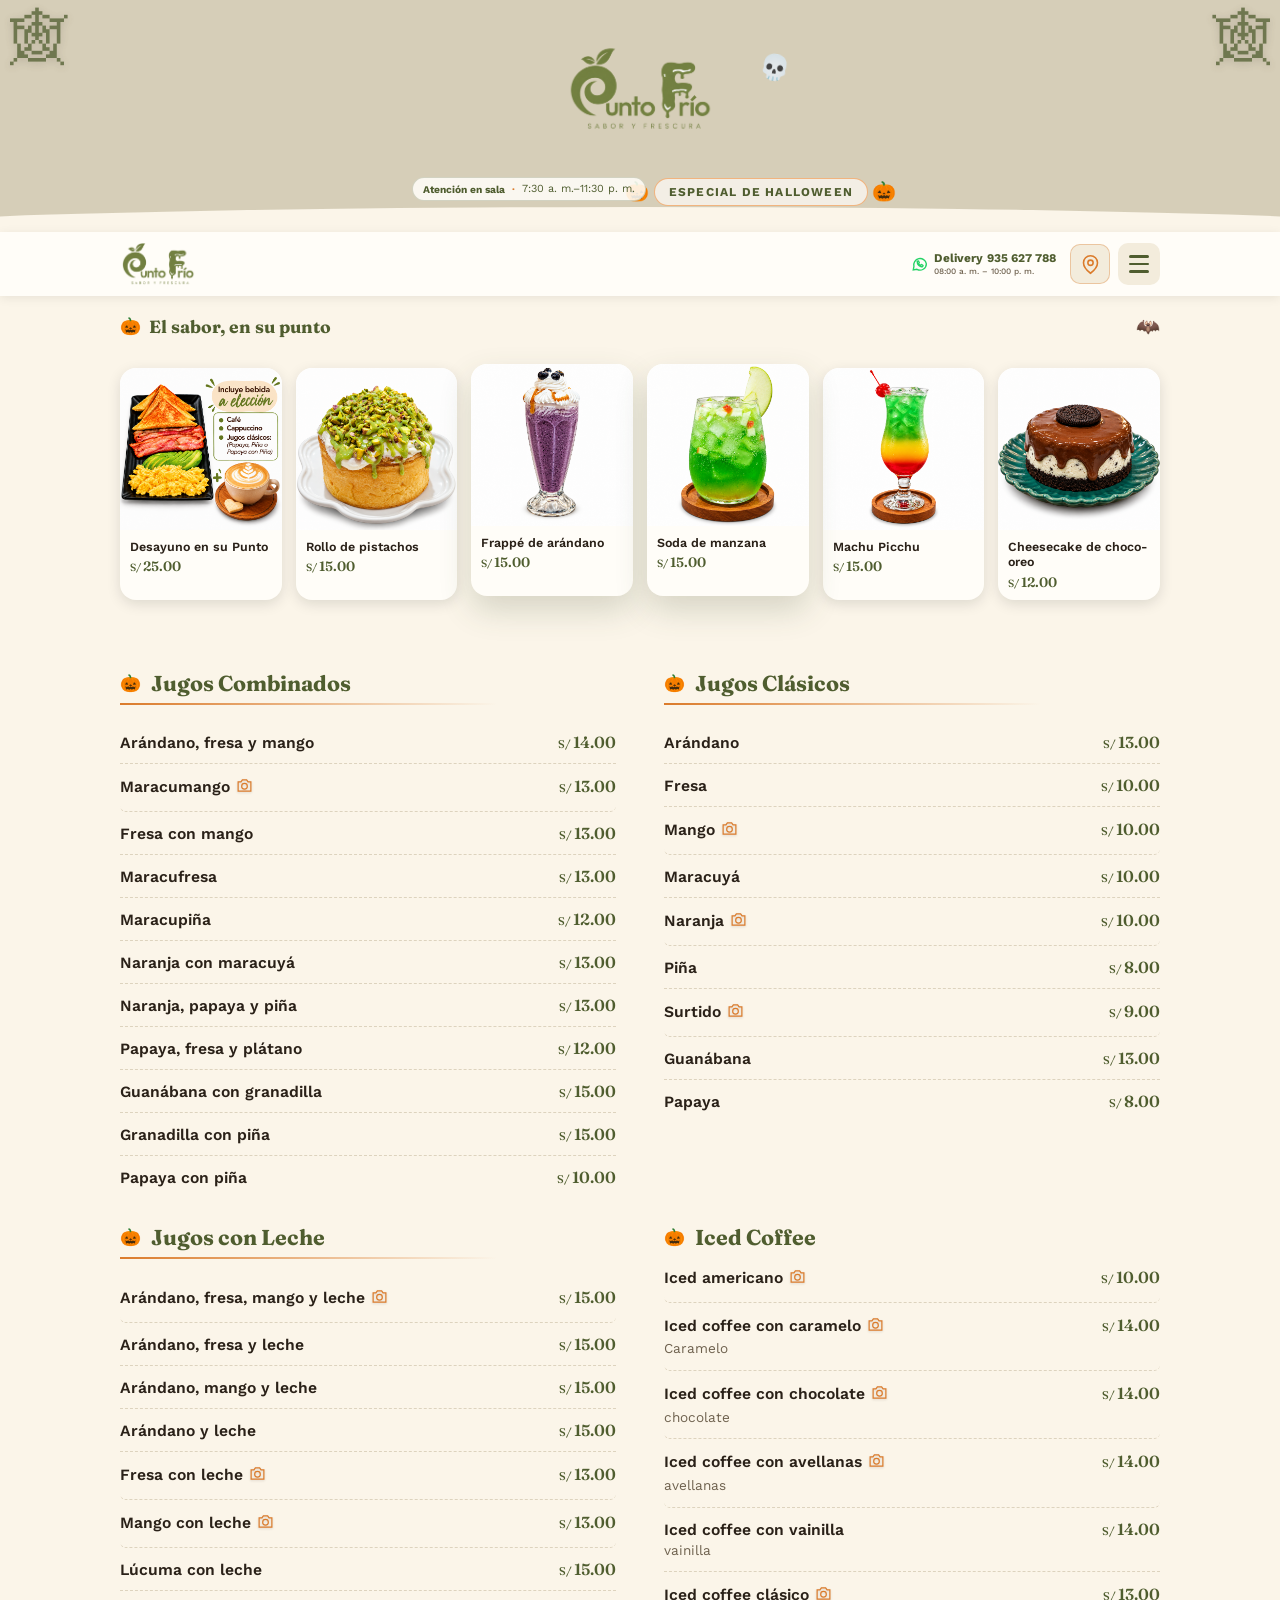
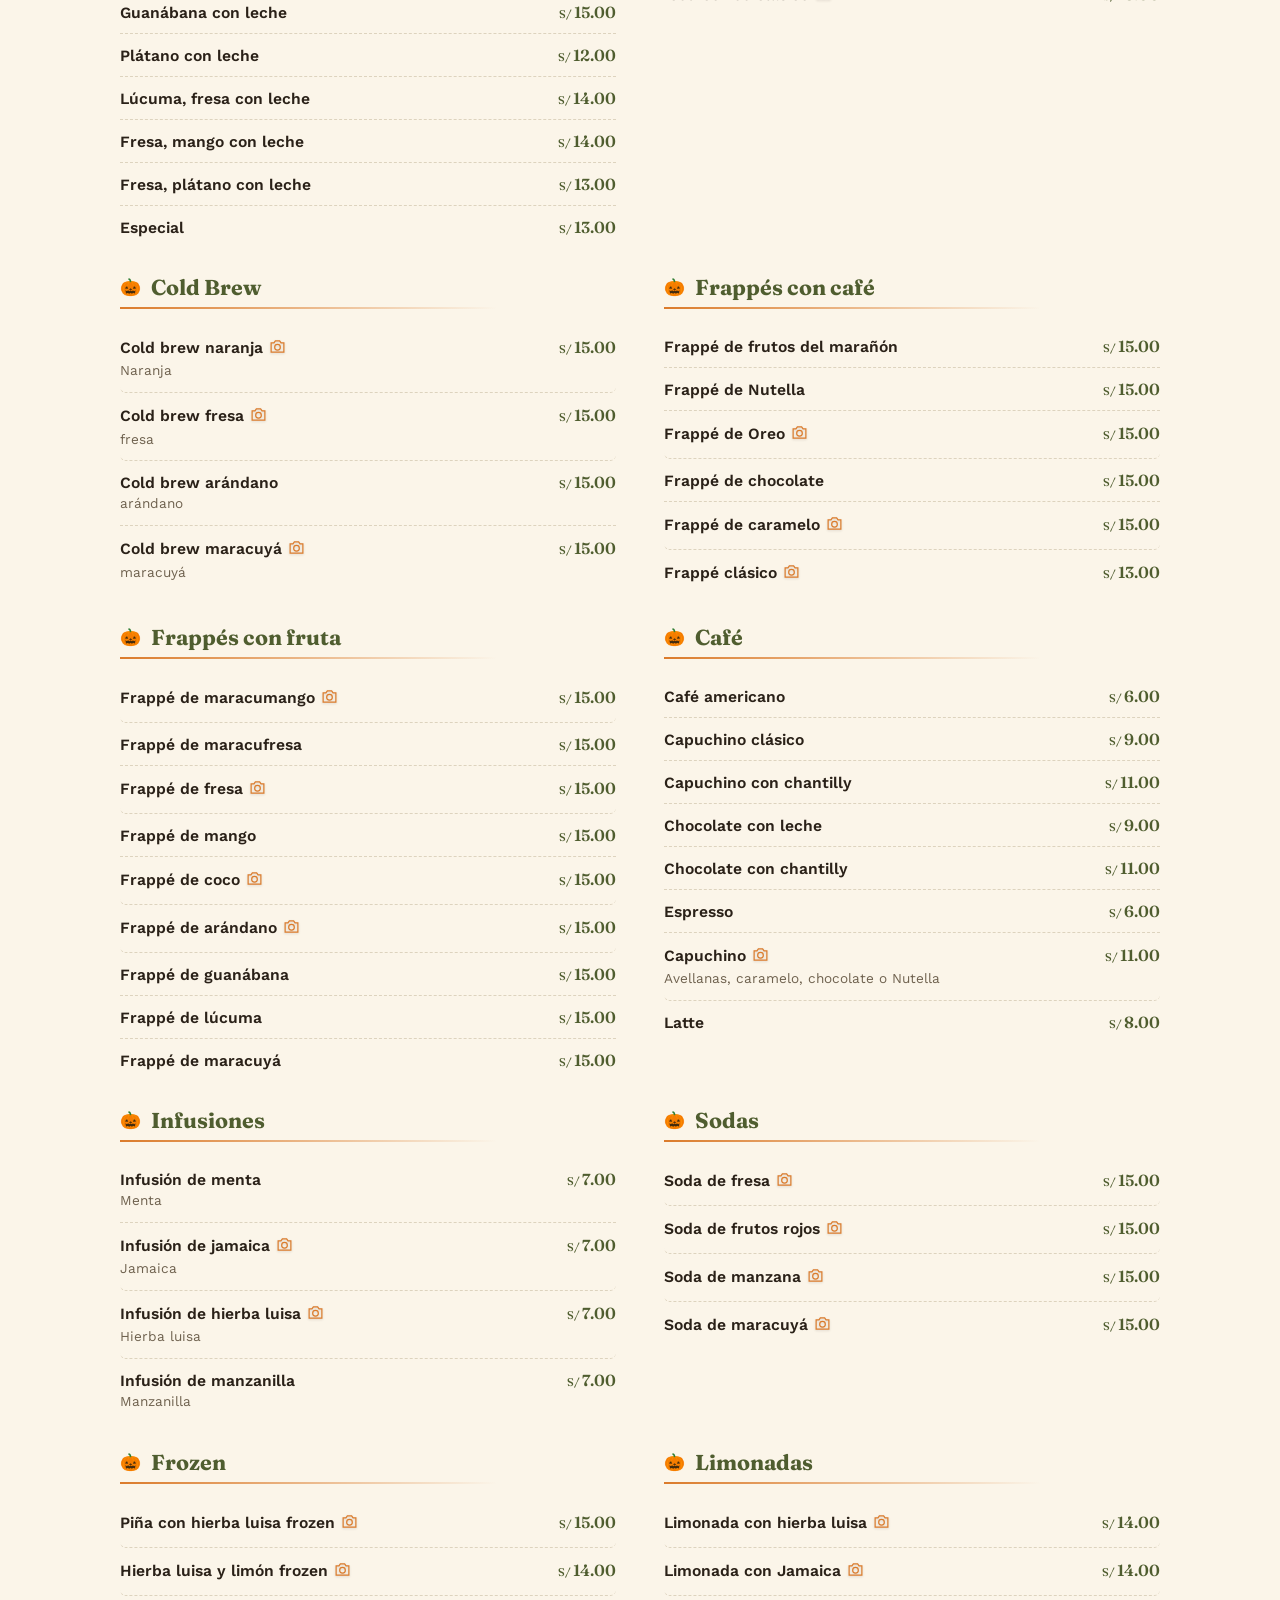
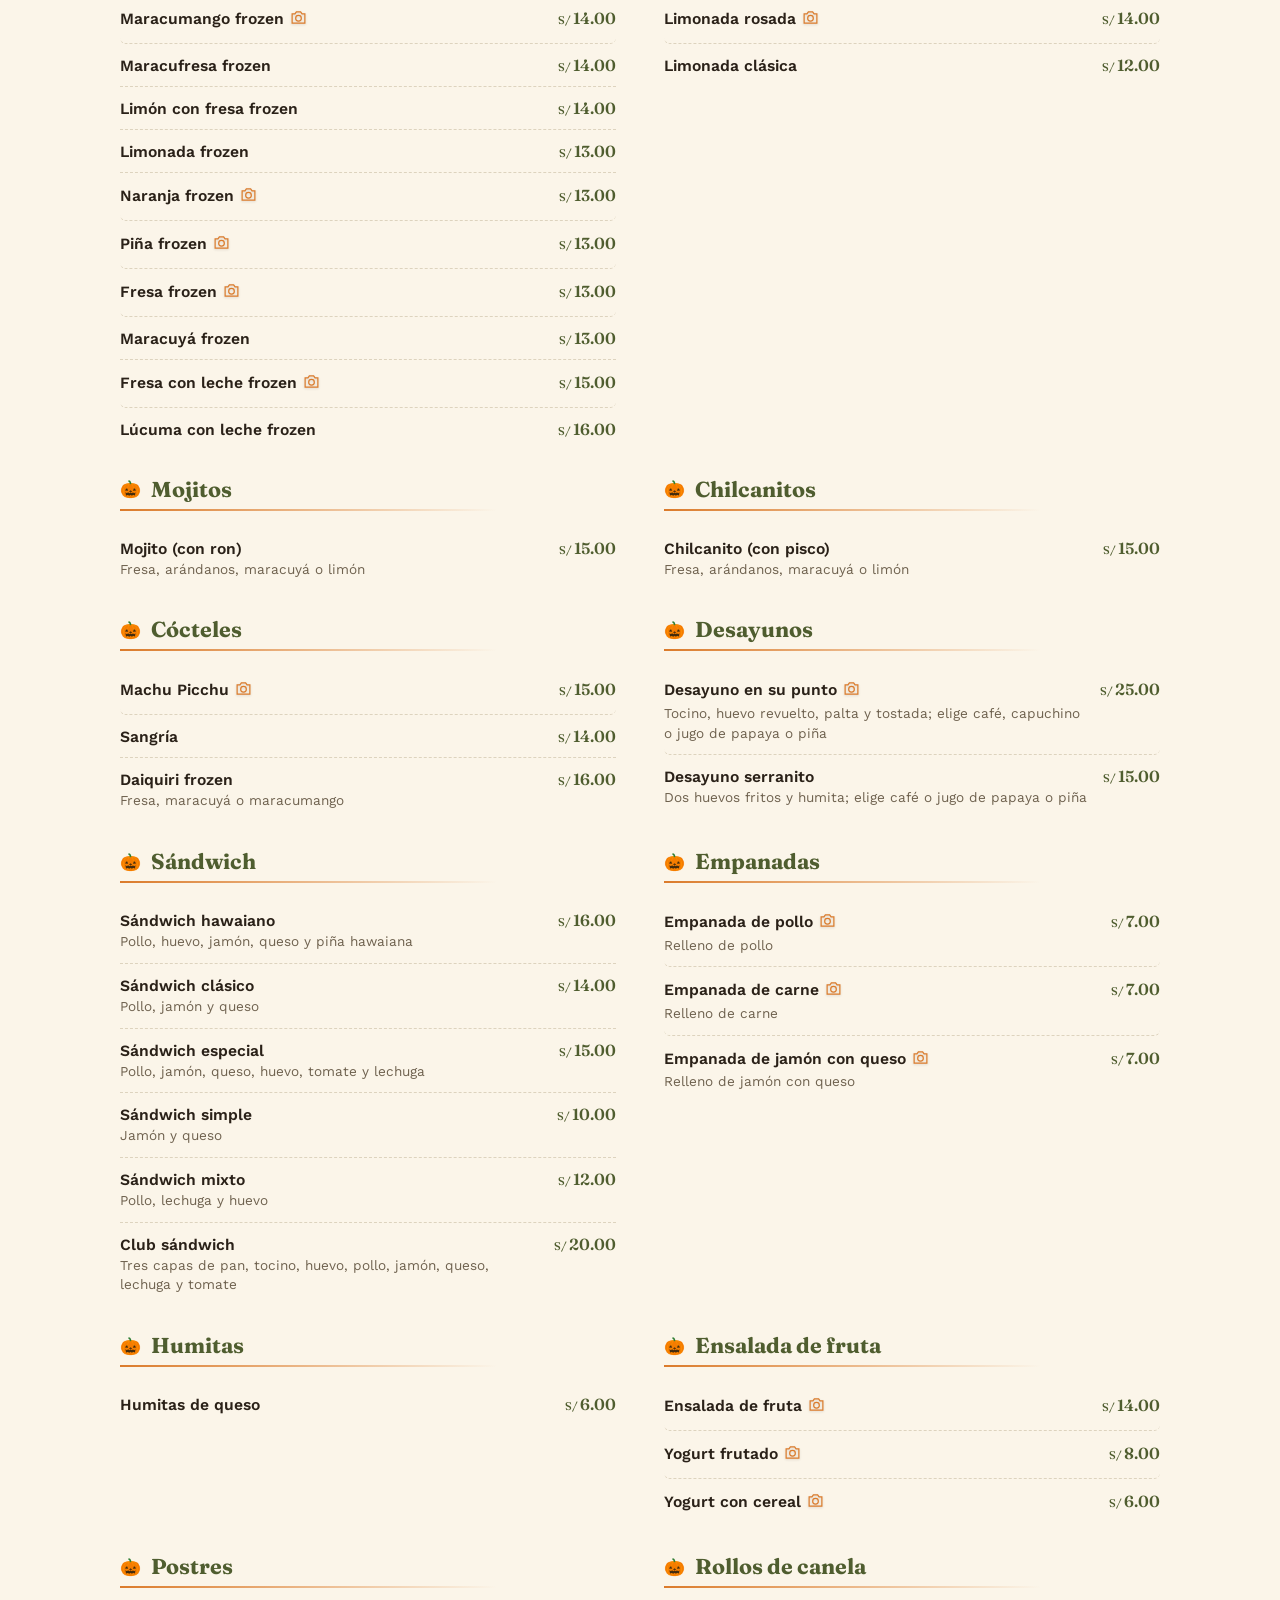
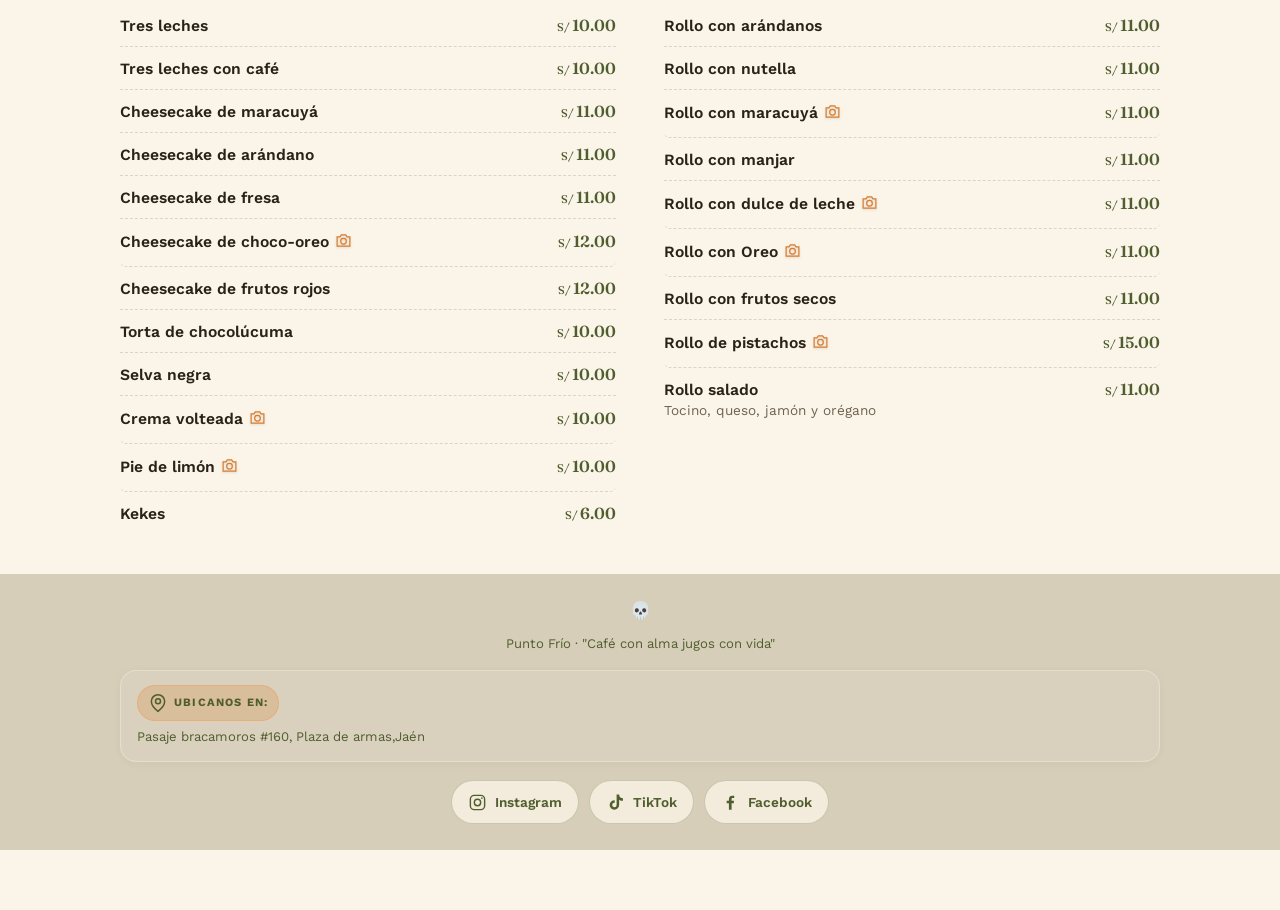
==== commit 6967eb69: "cambios ensal frut y descr" ====
--- a/index-halloween.html
+++ b/index-halloween.html
@@ -688,11 +688,11 @@
 <section class="category" id="ensaladas">
   <h2>Ensalada de fruta</h2>
   <div class="divider"></div>
-  <div class="item item-preview" data-images="img/ensalada_fruta/ensalada_fruta_fresa.png, img/ensalada_fruta/ensalada_fruta_lucuma.png" data-image-descriptions="Ensalada de fruta de fresa|Ensalada de fruta de lúcuma">
+  <div class="item item-preview" data-images="img/ensalada_fruta/ensalada_fruta_arandano.png, img/ensalada_fruta/ensalada_fruta_lucuma.png" data-image-descriptions="Ensalada de fruta de arándano|Ensalada de fruta de lúcuma">
     <div class="item-info"><div class="item-name">Ensalada de fruta</div></div>
     <div class="item-price">14.00</div>
   </div>
-  <div class="item item-preview" data-images="img/ensalada_fruta/yogurt_frutado_fresa.png">
+  <div class="item item-preview" data-images="img/ensalada_fruta/yogurt_frutado_arandano.png">
     <div class="item-info"><div class="item-name">Yogurt frutado</div></div>
     <div class="item-price">8.00</div>
   </div>
@@ -714,23 +714,23 @@
     <div class="item-price">10.00</div>
   </div>
   <div class="item">
-    <div class="item-info"><div class="item-name">Cheesecake de maracuyá</div><div class="item-desc">Maracuyá</div></div>
-    <div class="item-price">11.00</div>
-  </div>
-  <div class="item">
-    <div class="item-info"><div class="item-name">Cheesecake de arándano</div><div class="item-desc">Arándano</div></div>
-    <div class="item-price">11.00</div>
-  </div>
-  <div class="item">
-    <div class="item-info"><div class="item-name">Cheesecake de fresa</div><div class="item-desc">Fresa</div></div>
+    <div class="item-info"><div class="item-name">Cheesecake de maracuyá</div></div>
+    <div class="item-price">11.00</div>
+  </div>
+  <div class="item">
+    <div class="item-info"><div class="item-name">Cheesecake de arándano</div></div>
+    <div class="item-price">11.00</div>
+  </div>
+  <div class="item">
+    <div class="item-info"><div class="item-name">Cheesecake de fresa</div></div>
     <div class="item-price">11.00</div>
   </div>
   <div class="item item-preview" data-images="img/postres/cheesecake_choco_oreo.png">
-    <div class="item-info"><div class="item-name">Cheesecake de choco-oreo</div><div class="item-desc">Choco-oreo</div></div>
+    <div class="item-info"><div class="item-name">Cheesecake de choco-oreo</div></div>
     <div class="item-price">12.00</div>
   </div>
   <div class="item">
-    <div class="item-info"><div class="item-name">Cheesecake de frutos rojos</div><div class="item-desc">Frutos rojos</div></div>
+    <div class="item-info"><div class="item-name">Cheesecake de frutos rojos</div></div>
     <div class="item-price">12.00</div>
   </div>
   <div class="item">
@@ -759,35 +759,35 @@
   <h2>Rollos de canela</h2>
   <div class="divider"></div>
   <div class="item">
-    <div class="item-info"><div class="item-name">Rollo con arándanos</div><div class="item-desc">Arándano</div></div>
-    <div class="item-price">11.00</div>
-  </div>
-  <div class="item">
-    <div class="item-info"><div class="item-name">Rollo con nutella</div><div class="item-desc">Nutella</div></div>
+    <div class="item-info"><div class="item-name">Rollo con arándanos</div></div>
+    <div class="item-price">11.00</div>
+  </div>
+  <div class="item">
+    <div class="item-info"><div class="item-name">Rollo con nutella</div></div>
     <div class="item-price">11.00</div>
   </div>
   <div class="item item-preview" data-images="img/rollos/rollito_maracuya.png">
-    <div class="item-info"><div class="item-name">Rollo con maracuyá</div><div class="item-desc">Maracuyá</div></div>
-    <div class="item-price">11.00</div>
-  </div>
-  <div class="item">
-    <div class="item-info"><div class="item-name">Rollo con manjar</div><div class="item-desc">Manjar</div></div>
+    <div class="item-info"><div class="item-name">Rollo con maracuyá</div></div>
+    <div class="item-price">11.00</div>
+  </div>
+  <div class="item">
+    <div class="item-info"><div class="item-name">Rollo con manjar</div></div>
     <div class="item-price">11.00</div>
   </div>
   <div class="item item-preview" data-images="img/rollos/rollito_dulcel.png">
-    <div class="item-info"><div class="item-name">Rollo con dulce de leche</div><div class="item-desc">Dulce de leche</div></div>
+    <div class="item-info"><div class="item-name">Rollo con dulce de leche</div></div>
     <div class="item-price">11.00</div>
   </div>
   <div class="item item-preview" data-images="img/rollos/rollito_oreo.png">
-    <div class="item-info"><div class="item-name">Rollo con Oreo</div><div class="item-desc">Oreo</div></div>
-    <div class="item-price">11.00</div>
-  </div>
-  <div class="item">
-    <div class="item-info"><div class="item-name">Rollo con frutos secos</div><div class="item-desc">Frutos secos</div></div>
+    <div class="item-info"><div class="item-name">Rollo con Oreo</div></div>
+    <div class="item-price">11.00</div>
+  </div>
+  <div class="item">
+    <div class="item-info"><div class="item-name">Rollo con frutos secos</div></div>
     <div class="item-price">11.00</div>
   </div>
   <div class="item item-preview" data-images="img/rollos/rollito_pistacho.png">
-    <div class="item-info"><div class="item-name">Rollo de pistachos</div><div class="item-desc">Pistachos</div></div>
+    <div class="item-info"><div class="item-name">Rollo de pistachos</div></div>
     <div class="item-price">15.00</div>
   </div>
   <div class="item">
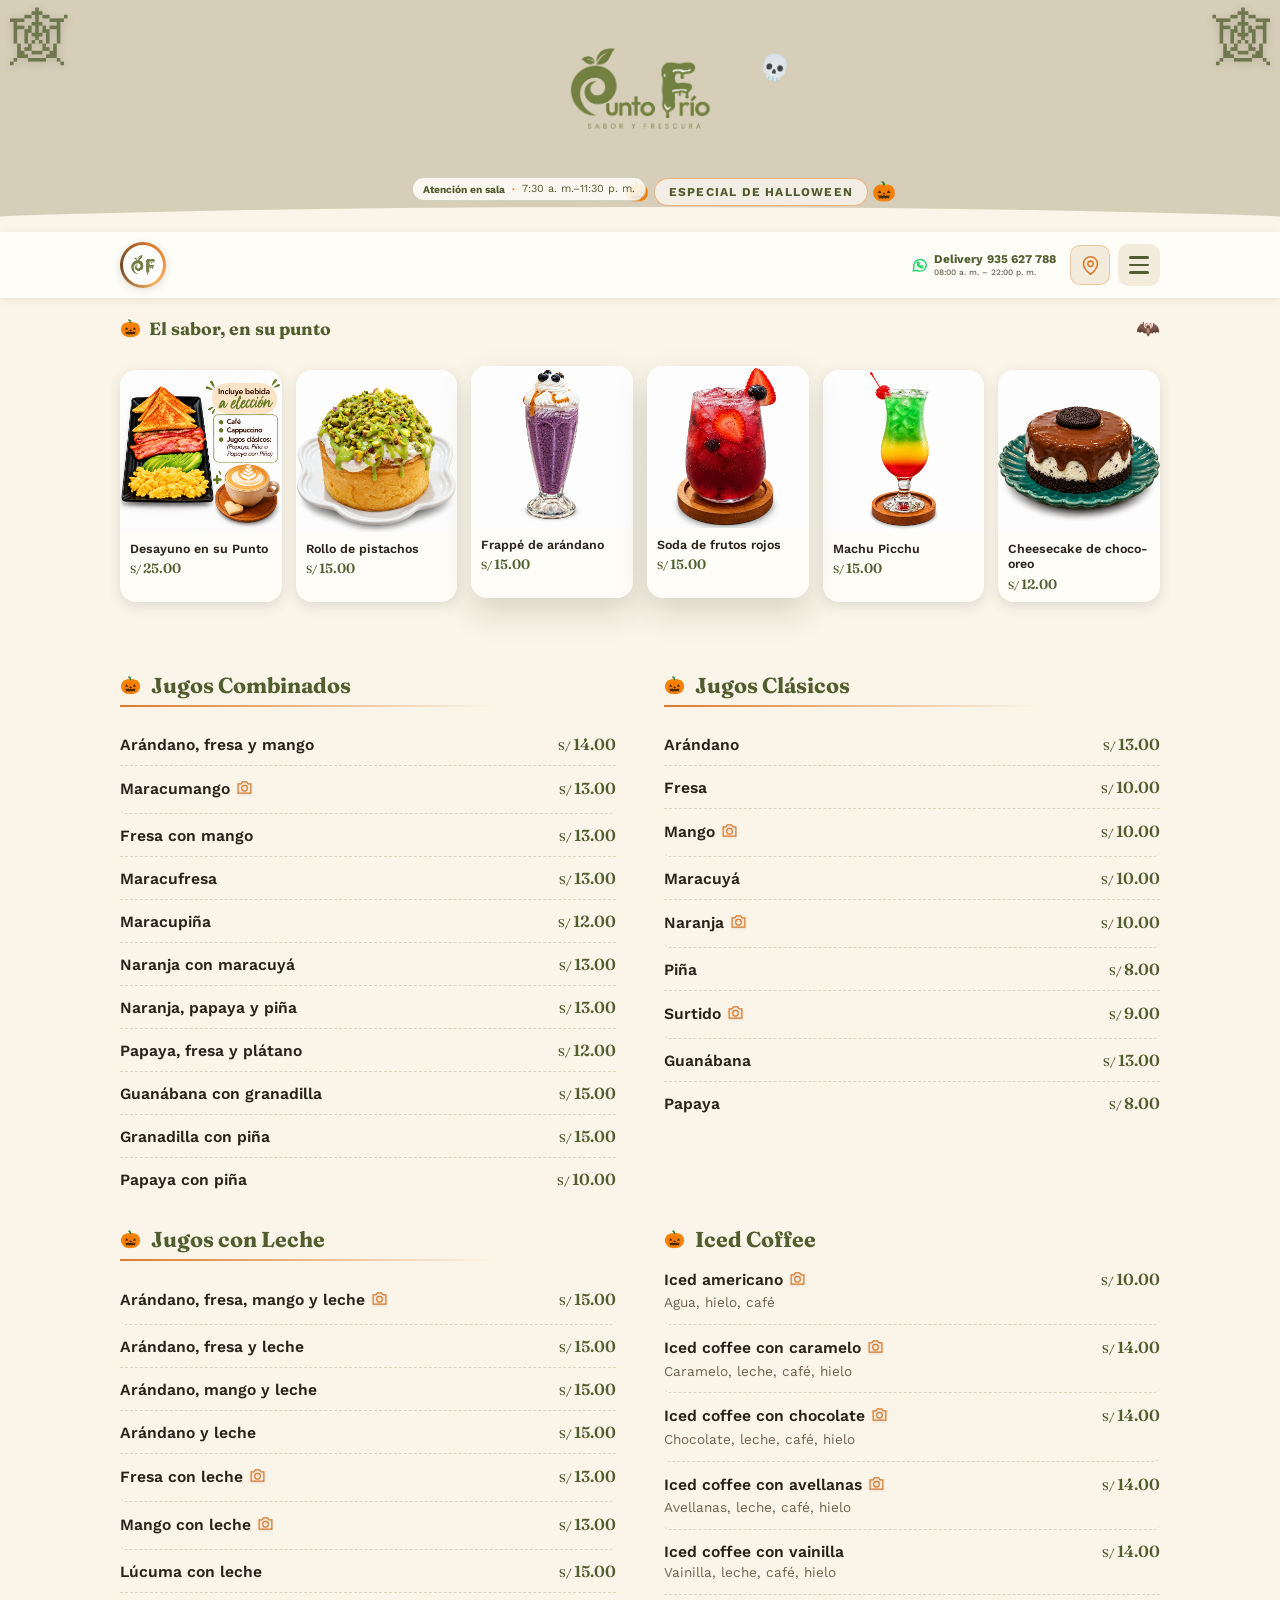
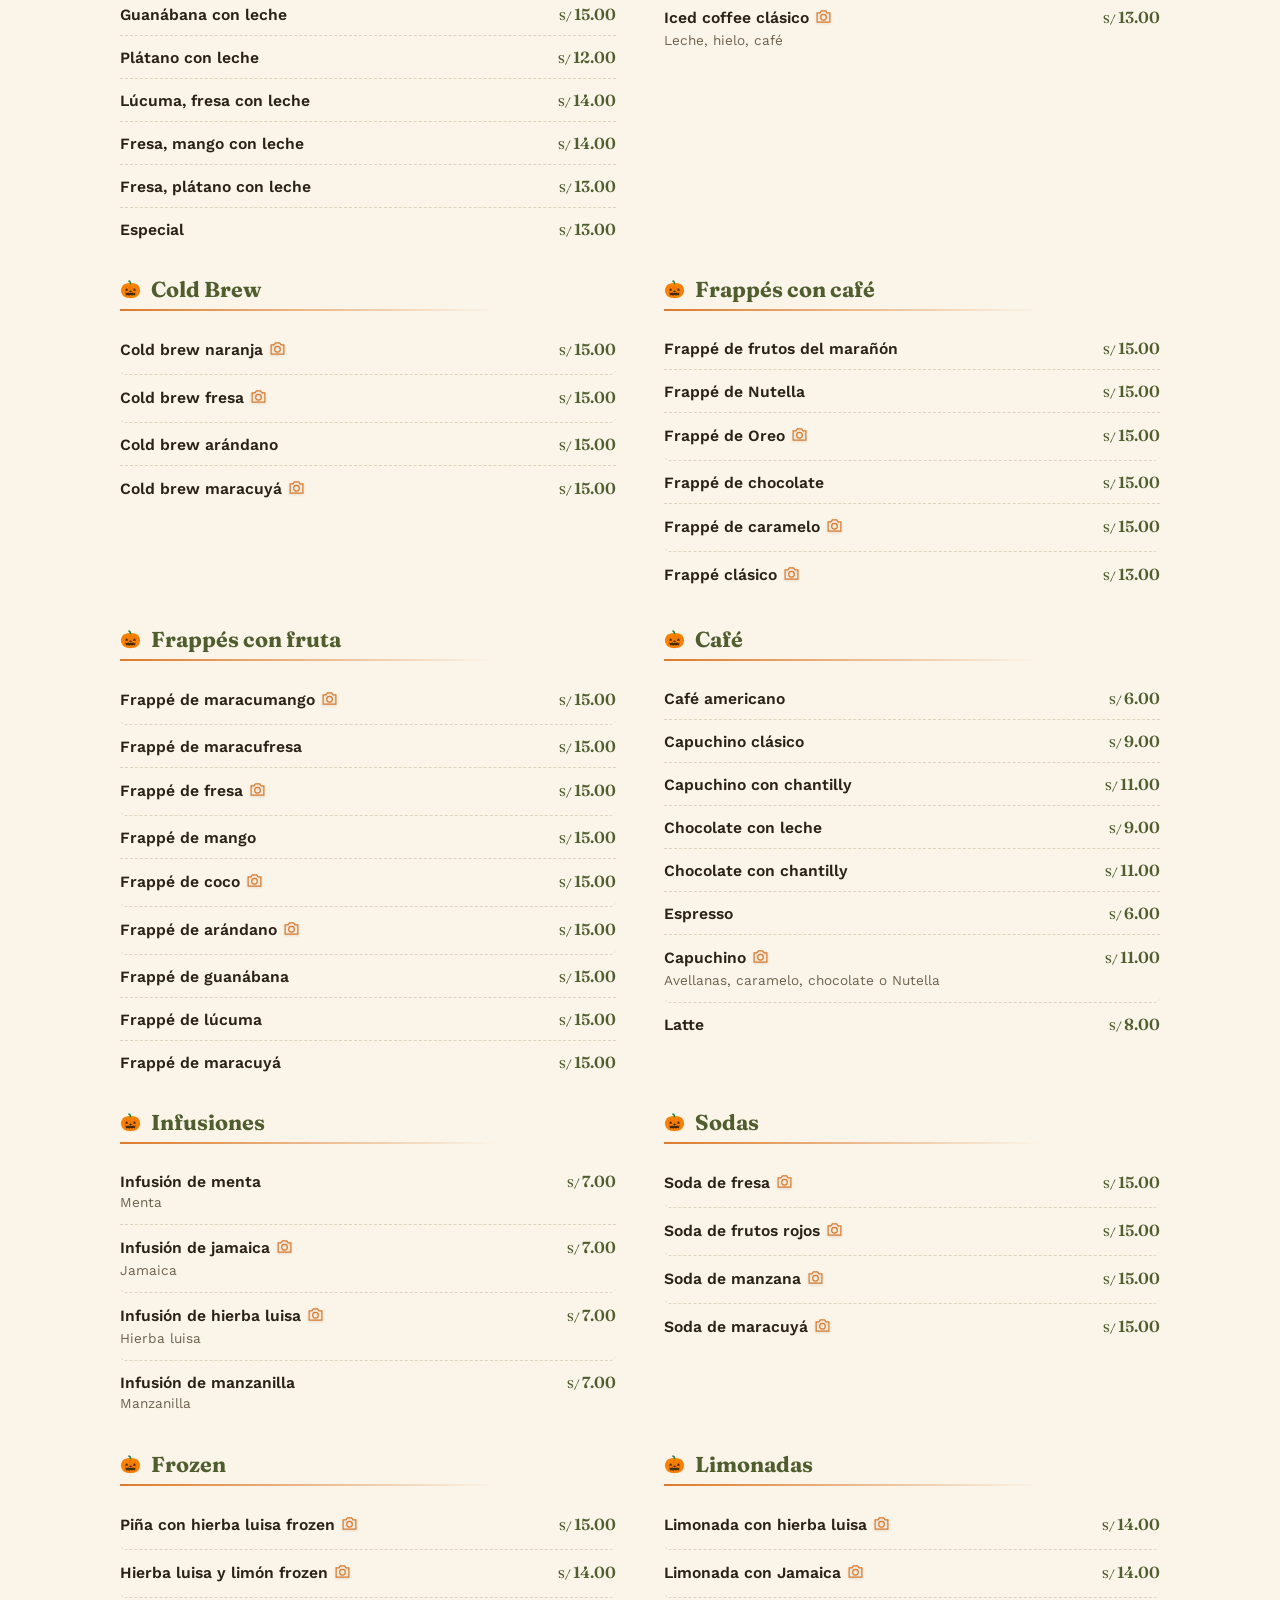
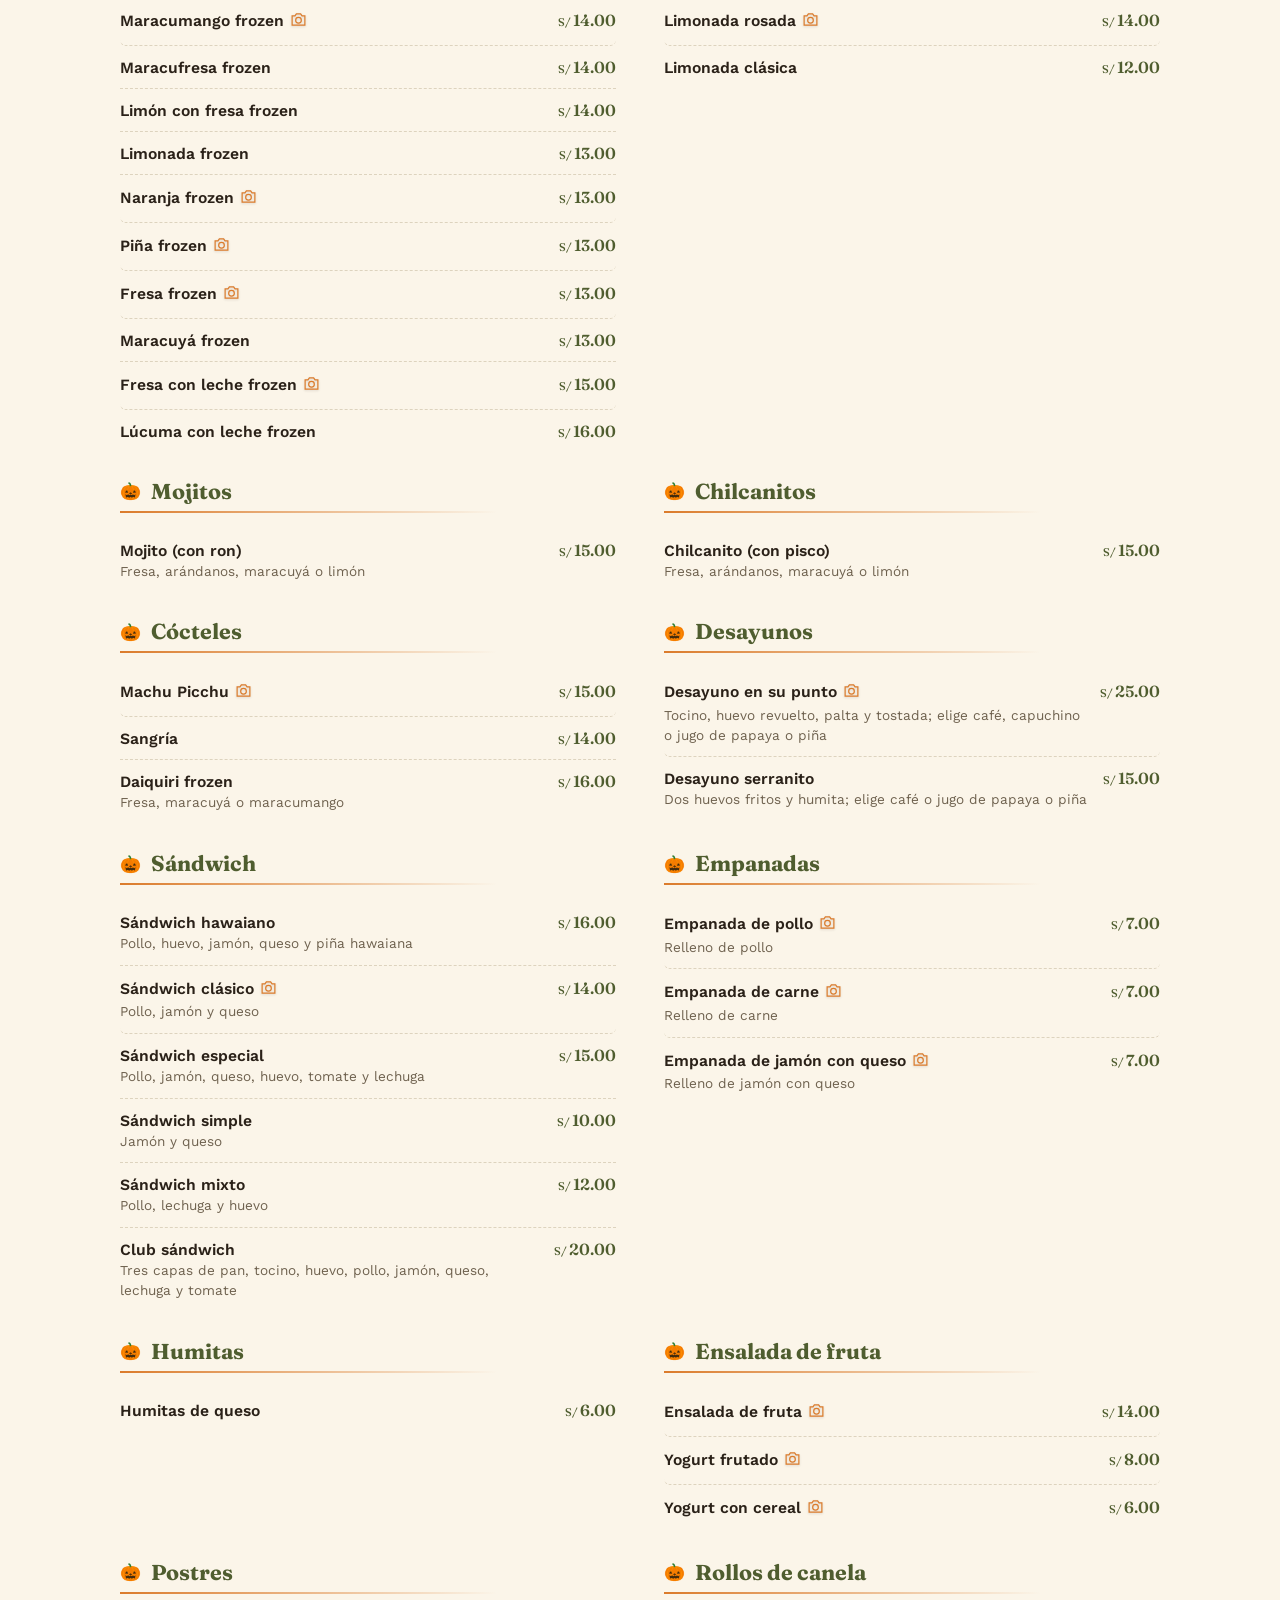
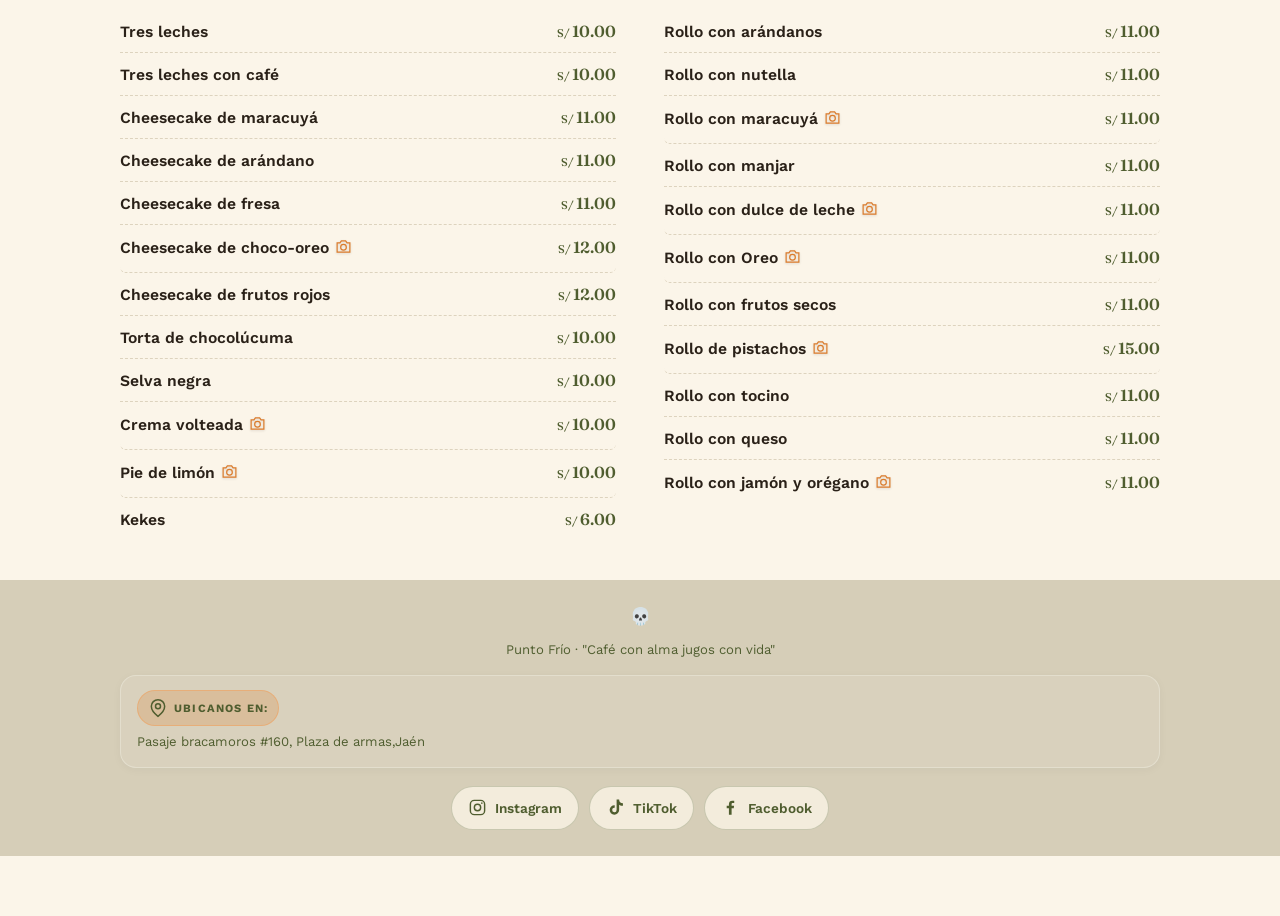
==== commit 69dbd233: "estados" ====
--- a/index-halloween.html
+++ b/index-halloween.html
@@ -32,8 +32,9 @@
 
 <div class="topbar">
   <div class="brand">
-    <img src="LogoPuntoFrio.png" alt="Punto Frío" style="width:76px;height:44px;object-fit:cover;object-position:center 52%;border-radius:0;border:0;">
-    
+    <button class="highlights-launcher" id="openHighlights" type="button" aria-label="Abrir fotos destacadas de Punto Fr&iacute;o" aria-haspopup="dialog" aria-controls="highlightsDialog" aria-expanded="false" title="Fotos destacadas">
+      <img src="PF_logo.png" alt="">
+    </button>
   </div>
   <div class="topbar-contact" aria-label="Contacto y ubicaci&oacute;n">
     <a class="topbar-delivery" href="https://wa.me/51935627788" target="_blank" rel="noopener noreferrer" aria-label="Contactar a Punto Fr&iacute;o por WhatsApp para delivery">
@@ -43,7 +44,7 @@
           <span class="topbar-delivery-prefix">Delivery</span>
           <span>935 627 788</span>
         </span>
-        <span class="topbar-delivery-hours">08:00 a. m. &ndash; 10:00 p. m.</span>
+        <span class="topbar-delivery-hours">08:00 a. m. &ndash; 22:00 p. m.</span>
       </span>
     </a>
     <a class="topbar-location" href="https://maps.app.goo.gl/sq9azFtNWfjnHmBv8" target="_blank" rel="noopener noreferrer" aria-label="Abrir ubicaci&oacute;n de Punto Fr&iacute;o en Google Maps" title="Ver ubicaci&oacute;n">
@@ -121,9 +122,9 @@
       </a>
       <!-- Sodas -->
       <a class="carousel-card" href="#sodas">
-        <img src="./img/sodas/soda_manzana.png" alt="Soda de manzana">
+        <img src="./img/sodas/soda_frutos_rojos.png" alt="Soda de frutos rojos">
         <div class="carousel-card-info">
-          <div class="carousel-card-name">Soda de manzana</div>
+          <div class="carousel-card-name">Soda de frutos rojos</div>
           <div class="carousel-card-price">15.00</div>
         </div>
       </a>
@@ -309,27 +310,45 @@
 <section class="category" id="iced-coffee">
   <h2>Iced Coffee</h2>
   <div class="item item-preview" data-images="img/iced_coffe/iced_americano.png">
-    <div class="item-info"><div class="item-name">Iced americano</div></div>
+    <div class="item-info">
+      <div class="item-name">Iced americano</div>
+      <div class="item-desc">Agua, hielo, café</div>
+    </div>
     <div class="item-price">10.00</div>
   </div>
   <div class="item item-preview" data-images="img/iced_coffe/iced_caramelo.png">
-    <div class="item-info"><div class="item-name">Iced coffee con caramelo</div><div class="item-desc">Caramelo</div></div>
+    <div class="item-info">
+      <div class="item-name">Iced coffee con caramelo</div>
+      <div class="item-desc">Caramelo, leche, café, hielo</div>
+    </div>
     <div class="item-price">14.00</div>
   </div>
   <div class="item item-preview active" data-images="img/iced_coffe/iced_chocolate.png">
-    <div class="item-info"><div class="item-name">Iced coffee con chocolate</div><div class="item-desc">chocolate</div></div>
+    <div class="item-info">
+      <div class="item-name">Iced coffee con chocolate</div>
+      <div class="item-desc">Chocolate, leche, café, hielo</div>
+    </div>
     <div class="item-price">14.00</div>
   </div>
   <div class="item item-preview" data-images="img/iced_coffe/iced_coffe_avellanas.png">
-    <div class="item-info"><div class="item-name">Iced coffee con avellanas</div><div class="item-desc">avellanas</div></div>
-    <div class="item-price">14.00</div>
-  </div>
-  <div class="item">
-    <div class="item-info"><div class="item-name">Iced coffee con vainilla</div><div class="item-desc">vainilla</div></div>
+    <div class="item-info">
+      <div class="item-name">Iced coffee con avellanas</div>
+      <div class="item-desc">Avellanas, leche, café, hielo</div>
+    </div>
+    <div class="item-price">14.00</div>
+  </div>
+  <div class="item">
+    <div class="item-info">
+      <div class="item-name">Iced coffee con vainilla</div>
+      <div class="item-desc">Vainilla, leche, café, hielo</div>
+    </div>
     <div class="item-price">14.00</div>
   </div>
   <div class="item item-preview" data-images="img/iced_coffe/iced_clasico.png">
-    <div class="item-info"><div class="item-name">Iced coffee clásico</div></div>
+    <div class="item-info">
+      <div class="item-name">Iced coffee clásico</div>
+      <div class="item-desc">Leche, hielo, café</div>
+    </div>
     <div class="item-price">13.00</div>
   </div>
 </section>
@@ -338,19 +357,19 @@
   <h2>Cold Brew</h2>
   <div class="divider"></div>
   <div class="item item-preview" data-images="img/iced_coffe/cold_brew_naranja.png">
-    <div class="item-info"><div class="item-name">Cold brew naranja</div><div class="item-desc">Naranja</div></div>
+    <div class="item-info"><div class="item-name">Cold brew naranja</div></div>
     <div class="item-price">15.00</div>
   </div>
   <div class="item item-preview" data-images="img/iced_coffe/cold_brew_fresa.png">
-    <div class="item-info"><div class="item-name">Cold brew fresa</div><div class="item-desc">fresa</div></div>
-    <div class="item-price">15.00</div>
-  </div>
-  <div class="item">
-    <div class="item-info"><div class="item-name">Cold brew arándano</div><div class="item-desc">arándano</div></div>
+    <div class="item-info"><div class="item-name">Cold brew fresa</div></div>
+    <div class="item-price">15.00</div>
+  </div>
+  <div class="item">
+    <div class="item-info"><div class="item-name">Cold brew arándano</div></div>
     <div class="item-price">15.00</div>
   </div>
   <div class="item item-preview" data-images="img/iced_coffe/cold_brew_maracuya.png">
-    <div class="item-info"><div class="item-name">Cold brew maracuyá</div><div class="item-desc">maracuyá</div></div>
+    <div class="item-info"><div class="item-name">Cold brew maracuyá</div></div>
     <div class="item-price">15.00</div>
   </div>
 </section>
@@ -637,7 +656,7 @@
     <div class="item-info"><div class="item-name">Sándwich hawaiano</div><div class="item-desc">Pollo, huevo, jamón, queso y piña hawaiana</div></div>
     <div class="item-price">16.00</div>
   </div>
-  <div class="item">
+  <div class="item item-preview" data-images="img/sandwich/sandwich_clasico.png">
     <div class="item-info"><div class="item-name">Sándwich clásico</div><div class="item-desc">Pollo, jamón y queso</div></div>
     <div class="item-price">14.00</div>
   </div>
@@ -791,7 +810,21 @@
     <div class="item-price">15.00</div>
   </div>
   <div class="item">
-    <div class="item-info"><div class="item-name">Rollo salado</div><div class="item-desc">Tocino, queso, jamón y orégano</div></div>
+    <div class="item-info">
+      <div class="item-name">Rollo con tocino</div>
+    </div>
+    <div class="item-price">11.00</div>
+  </div>
+  <div class="item">
+    <div class="item-info">
+      <div class="item-name">Rollo con queso</div>
+    </div>
+    <div class="item-price">11.00</div>
+  </div>
+  <div class="item item-preview" data-images="img/rollos/rollito_jamon.png">
+    <div class="item-info">
+      <div class="item-name">Rollo con jamón y orégano</div>
+    </div>
     <div class="item-price">11.00</div>
   </div>
 </section>
@@ -828,6 +861,32 @@
   </nav>
 </footer>
 
+<dialog class="highlights-dialog" id="highlightsDialog" aria-labelledby="highlightsTitle">
+  <div class="highlights-shell">
+    <header class="highlights-header">
+      <div>
+        <p class="highlights-kicker">HISTORIAS DESTACADAS</p>
+        <h2 id="highlightsTitle">Punto Fr&iacute;o</h2>
+      </div>
+      <button class="highlights-close" id="closeHighlights" type="button" aria-label="Cerrar fotos destacadas" autofocus>&times;</button>
+    </header>
+    <div class="highlights-albums" id="highlightsAlbums" role="group" aria-label="Carpetas destacadas"></div>
+    <section class="highlight-story" aria-label="Fotos destacadas">
+      <div class="highlight-progress" id="highlightProgress" aria-hidden="true"></div>
+      <div class="highlight-stage" id="highlightStage" role="region" aria-label="Historia destacada" aria-live="polite">
+        <button class="highlight-nav highlight-previous" id="highlightPrevious" type="button" aria-label="Foto anterior">&#8249;</button>
+        <img id="highlightImage" alt="" decoding="async">
+        <button class="highlight-nav highlight-next" id="highlightNext" type="button" aria-label="Foto siguiente">&#8250;</button>
+      </div>
+      <div class="highlight-caption-row">
+        <p id="highlightCaption"></p>
+        <span id="highlightCount" aria-live="polite"></span>
+      </div>
+      <div class="highlight-thumbnails" id="highlightThumbnails" role="group" aria-label="Elegir foto destacada"></div>
+    </section>
+    <p class="highlight-help">Desliza las fotos o usa las flechas para recorrerlas.</p>
+  </div>
+</dialog>
 <dialog class="product-sheet" id="productSheet" aria-labelledby="previewName" aria-describedby="previewDescription previewNote">
   <div class="sheet-handle" aria-hidden="true"></div>
   <button class="sheet-close" type="button" aria-label="Cerrar vista del producto" autofocus>&times;</button>
--- a/menu.css
+++ b/menu.css
@@ -722,3 +722,71 @@
   }
 }
 
+
+/* Lanzador y visor de historias destacadas */
+.topbar .brand .highlights-launcher{
+  display:grid; place-items:center; flex:0 0 46px; width:46px; height:46px;
+  padding:3px; border:0; border-radius:50%;
+  background:conic-gradient(from 25deg,var(--orange),var(--orange-light),var(--olive-deep),var(--orange));
+  cursor:pointer; box-shadow:0 2px 8px rgba(42,33,24,.14);
+  transition:transform .18s ease, box-shadow .18s ease;
+}
+.topbar .brand .highlights-launcher:hover{transform:translateY(-1px);box-shadow:0 4px 12px rgba(42,33,24,.2);}
+.topbar .brand .highlights-launcher:focus-visible{outline:3px solid var(--orange);outline-offset:3px;}
+.topbar .brand .highlights-launcher img{
+  display:block; width:100%; height:100%; padding:5px; border:2px solid var(--paper);
+  border-radius:50%; object-fit:contain; background:#fff;
+}
+@media(max-width:380px){.topbar .brand .highlights-launcher{flex-basis:40px;width:40px;height:40px;}}
+.highlights-dialog{
+  width:min(920px,calc(100vw - 32px)); max-width:none; max-height:min(92dvh,900px);
+  margin:auto; padding:0; border:1px solid rgba(79,93,47,.18); border-radius:24px;
+  overflow:hidden; color:var(--ink); background:var(--paper);
+  box-shadow:0 24px 80px rgba(42,33,24,.28); font-family:'Work Sans',sans-serif;
+}
+.highlights-dialog::backdrop{background:rgba(26,31,21,.66);backdrop-filter:blur(3px);}
+.highlights-shell{padding:clamp(18px,4vw,32px);max-height:92dvh;overflow-y:auto;overscroll-behavior:contain;}
+.highlights-header{display:flex;align-items:center;justify-content:space-between;gap:16px;margin-bottom:20px;}
+.highlights-kicker{font-size:.68rem;letter-spacing:1.8px;font-weight:700;color:var(--orange);margin-bottom:4px;}
+.highlights-header h2{font-family:'Fraunces',serif;font-size:clamp(1.35rem,4vw,1.8rem);line-height:1.15;color:var(--olive-deep);}
+.highlights-close{
+  flex:0 0 44px;width:44px;height:44px;border:1px solid #DDD3BE;border-radius:50%;
+  background:var(--cream);color:var(--olive-deep);font-size:28px;line-height:1;cursor:pointer;
+}
+.highlights-close:hover{background:var(--cream-2);}
+.highlights-close:focus-visible,.highlight-nav:focus-visible,.highlight-thumbnails button:focus-visible,.highlights-albums button:focus-visible{outline:3px solid var(--orange);outline-offset:3px;}
+.highlights-albums{display:flex;gap:18px;overflow-x:auto;padding:2px 2px 18px;scrollbar-width:thin;}
+.highlights-albums button{display:flex;flex:0 0 76px;flex-direction:column;align-items:center;gap:7px;border:0;background:transparent;color:var(--ink);font:500 .72rem 'Work Sans',sans-serif;cursor:pointer;}
+.highlights-album-cover{width:66px;height:66px;padding:3px;border:2px solid #CFC4AF;border-radius:50%;background:var(--cream-2);transition:border-color .18s ease,transform .18s ease;}
+.highlights-albums button[aria-selected="true"] .highlights-album-cover{border-color:var(--orange);box-shadow:0 0 0 2px rgba(219,123,43,.18);transform:scale(1.04);}
+.highlights-album-cover img{display:block;width:100%;height:100%;border-radius:50%;object-fit:cover;background:#fff;}
+.highlight-story{max-width:700px;margin:0 auto;}
+.highlight-progress{display:flex;gap:4px;margin-bottom:10px;}
+.highlight-progress span{height:3px;flex:1;border-radius:4px;background:#DDD6C8;}
+.highlight-progress span[aria-current="true"]{background:var(--orange);}
+.highlight-stage{
+  position:relative;display:grid;place-items:center;width:100%;height:min(56dvh,620px);min-height:240px;
+  overflow:hidden;border-radius:16px;background:var(--cream-2);touch-action:pan-y;user-select:none;
+}
+.highlight-stage img{display:block;width:100%;height:100%;object-fit:contain;}
+.highlight-nav{
+  position:absolute;z-index:1;top:50%;display:grid;place-items:center;width:42px;height:42px;
+  border:1px solid rgba(79,93,47,.18);border-radius:50%;background:rgba(255,253,248,.9);
+  color:var(--olive-deep);font:400 32px/1 'Work Sans',sans-serif;cursor:pointer;transform:translateY(-50%);
+}
+.highlight-previous{left:12px;}.highlight-next{right:12px;}
+.highlight-caption-row{display:flex;align-items:center;justify-content:space-between;gap:12px;padding:13px 2px 10px;}
+.highlight-caption-row p{font-family:'Fraunces',serif;font-size:1.08rem;font-weight:600;color:var(--olive-deep);}
+.highlight-caption-row span{flex:0 0 auto;font-size:.78rem;color:#6E614E;}
+.highlight-thumbnails{display:flex;gap:8px;overflow-x:auto;padding:2px 2px 4px;scrollbar-width:thin;}
+.highlight-thumbnails button{flex:0 0 68px;width:68px;height:68px;padding:2px;border:2px solid transparent;border-radius:12px;background:transparent;cursor:pointer;}
+.highlight-thumbnails button[aria-selected="true"]{border-color:var(--orange);}
+.highlight-thumbnails img{display:block;width:100%;height:100%;border-radius:8px;object-fit:cover;}
+.highlight-help{margin-top:16px;text-align:center;color:#6E614E;font-size:.78rem;}
+@media(max-width:639px){
+  .highlights-dialog{position:fixed;inset:auto 0 0;width:100%;max-height:94dvh;border-radius:24px 24px 0 0;border-bottom:0;}
+  .highlights-shell{max-height:94dvh;padding:18px 16px max(18px,env(safe-area-inset-bottom));}
+  .highlight-stage{height:min(52dvh,520px);min-height:220px;border-radius:14px;}
+  .highlight-nav{width:38px;height:38px;}
+  .highlights-albums{gap:12px;}
+}
--- a/menu-halloween.css
+++ b/menu-halloween.css
@@ -244,3 +244,11 @@
   body.theme-halloween *::before,
   body.theme-halloween *::after { scroll-behavior:auto; }
 }
+
+body.theme-halloween .topbar .brand .highlights-launcher{background:conic-gradient(from 25deg,var(--orange),#F7B05D,#6E472A,var(--orange));}
+body.theme-halloween .highlights-dialog{border-color:rgba(219,123,43,.48);}
+body.theme-halloween .highlights-dialog::backdrop{background:rgba(28,24,19,.72);}
+body.theme-halloween .highlights-kicker{color:var(--orange);}
+body.theme-halloween .highlights-header h2,
+body.theme-halloween .highlight-caption-row p{color:var(--olive-deep);}
+body.theme-halloween .highlight-progress span[aria-current="true"]{background:var(--orange);}
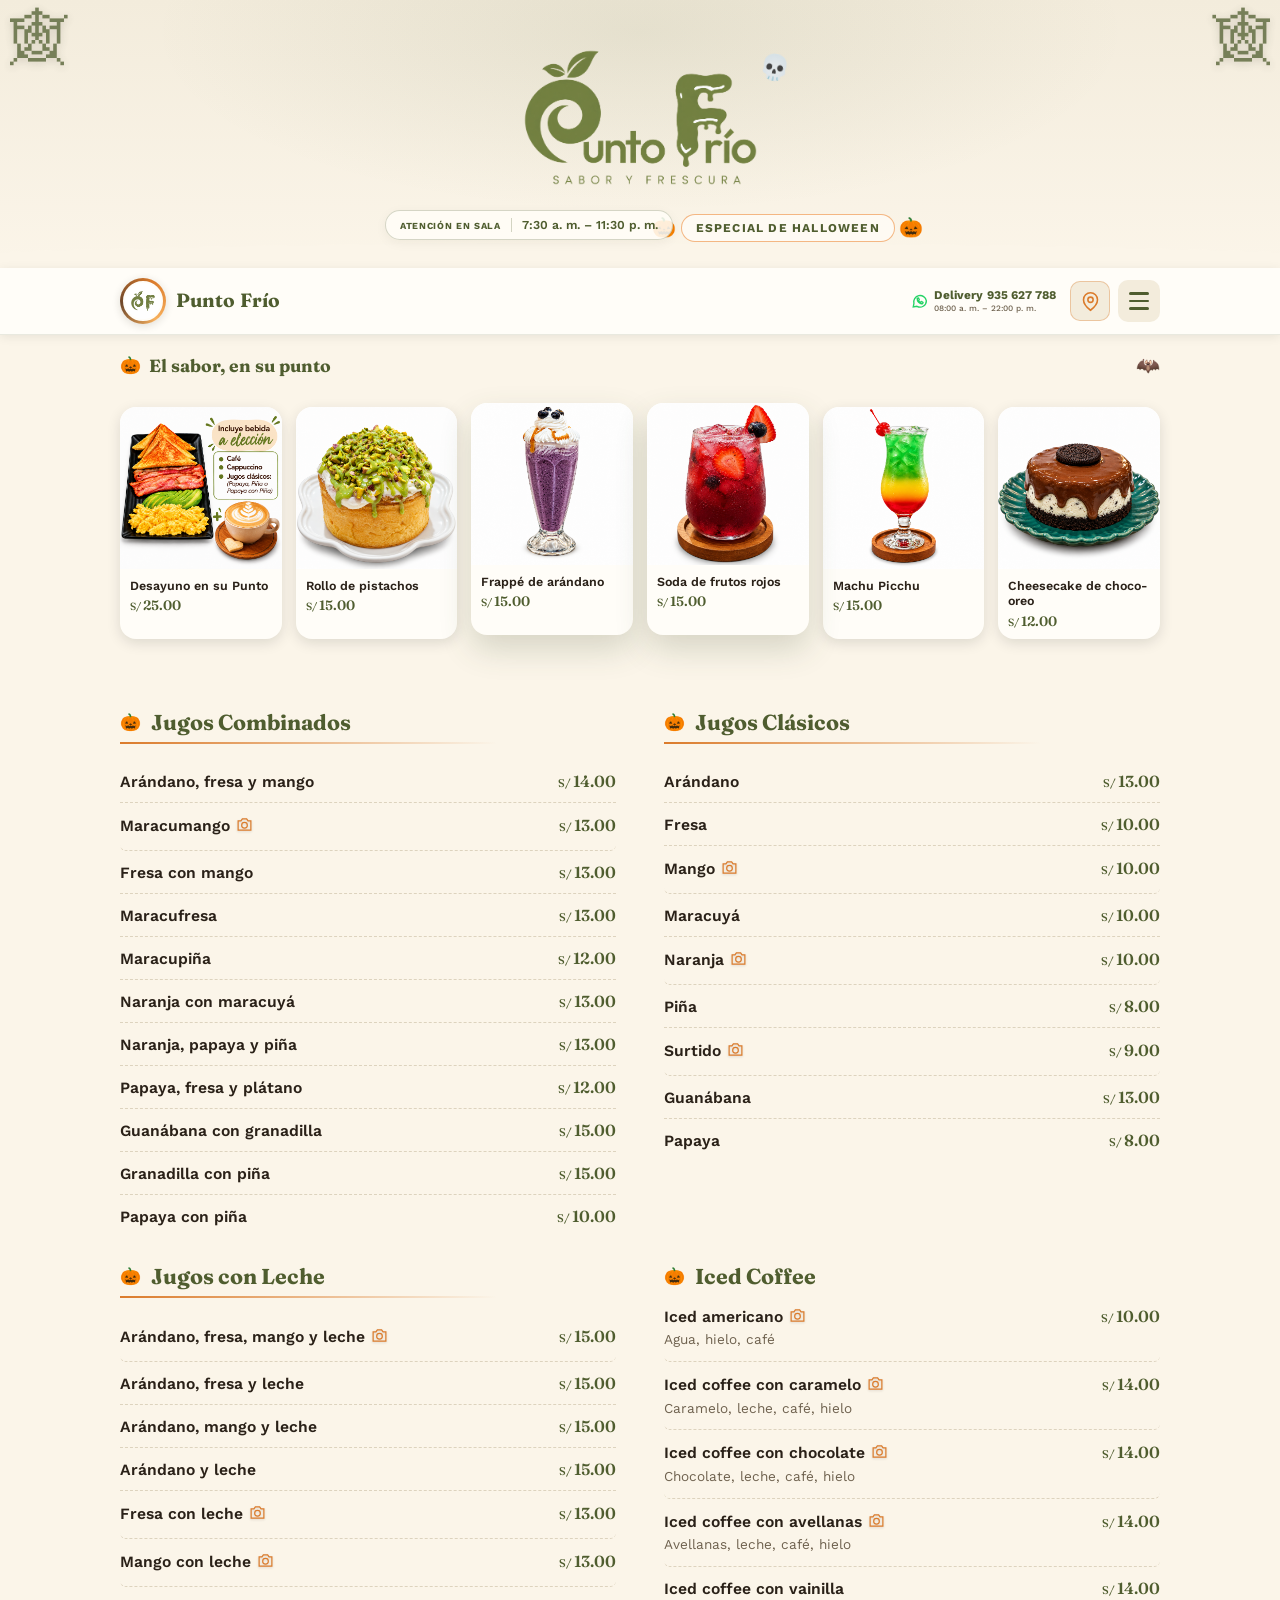
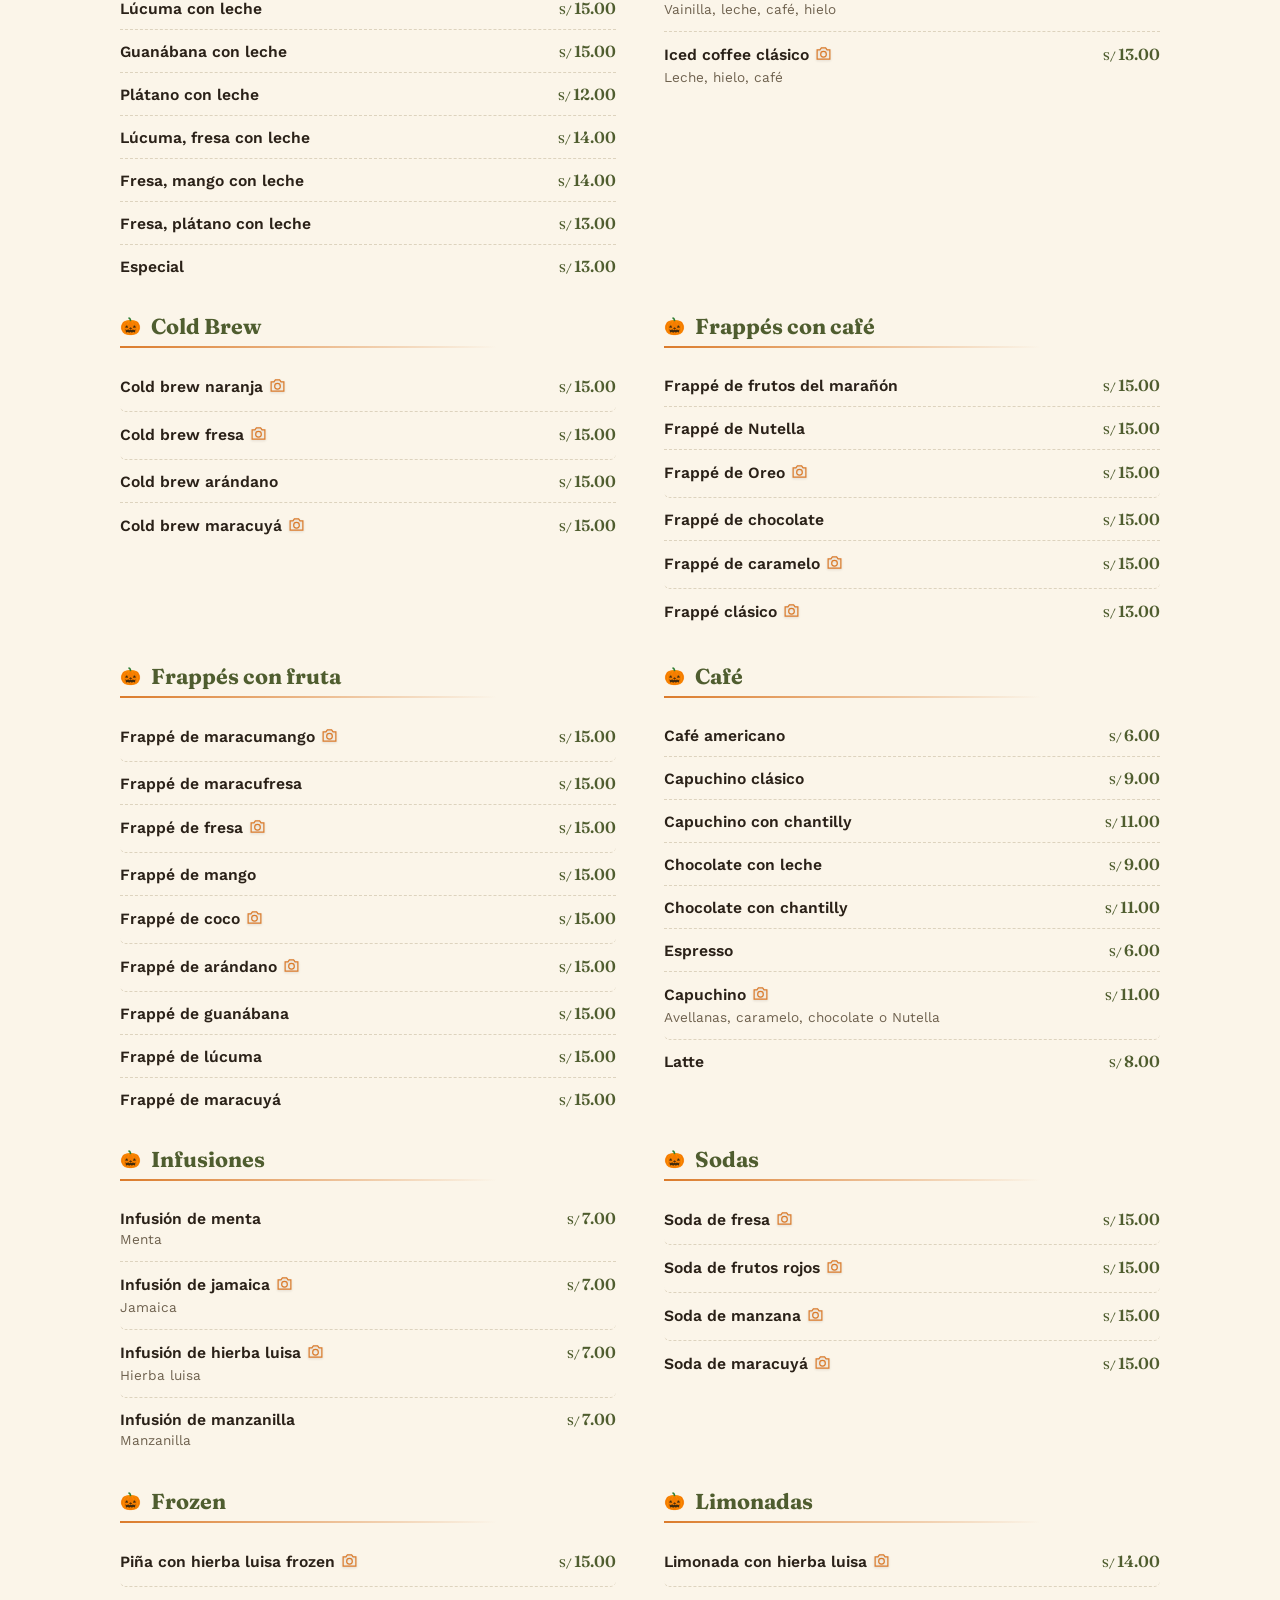
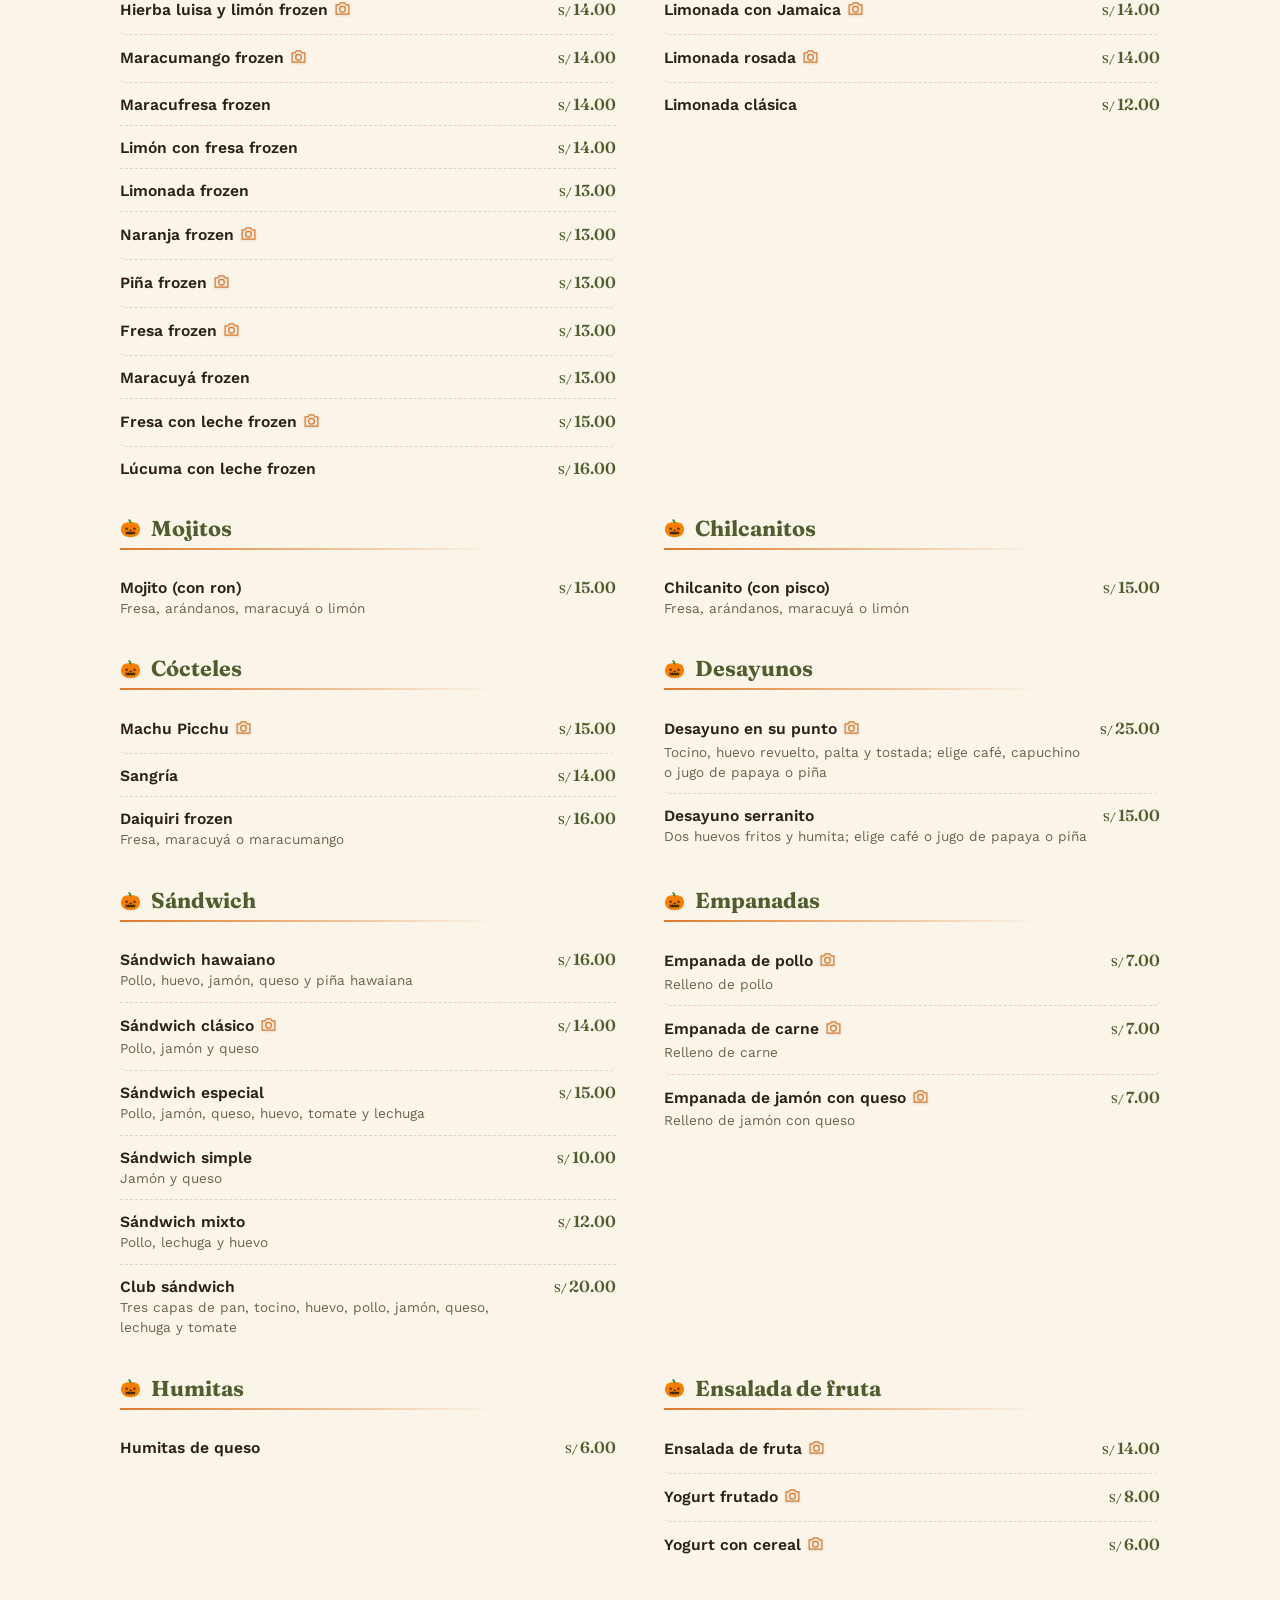
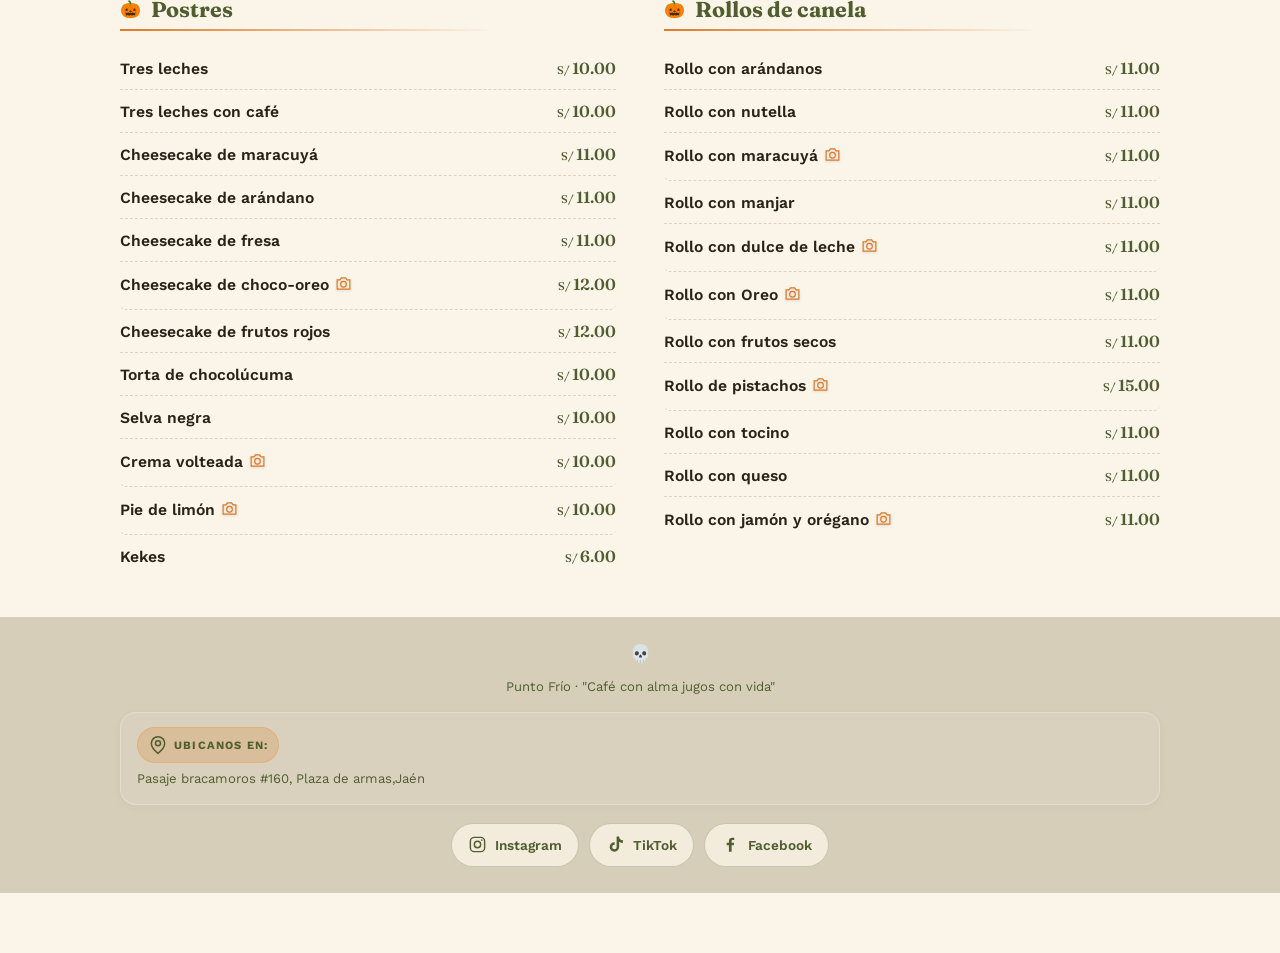
==== commit b18509b7: "estilos titulo" ====
--- a/index-halloween.html
+++ b/index-halloween.html
@@ -22,10 +22,10 @@
   <span class="halloween-web halloween-web-right" aria-hidden="true"></span>
   <span class="halloween-skull" aria-hidden="true"></span>
   <div class="hero-brand">
-    <img src="LogoPuntoFrio.png" alt="Punto Frío - Sabor y frescura" style="width:min(150px,64vw);height:auto;object-fit:contain;border-radius:0;border:0;box-shadow:none;">
+    <img src="LogoPuntoFrio.png" alt="Punto Frío - Sabor y frescura">
   </div>
   <div class="hero-meta">
-    <p class="store-hours"><span class="store-hours-label">Atenci&oacute;n en sala</span><span>7:30 a. m.&ndash;11:30 p. m.</span></p>
+    <p class="store-hours"><span class="store-hours-label">Atenci&oacute;n en sala</span><span>7:30 a. m. &ndash; 11:30 p. m.</span></p>
     <p class="seasonal-label">Especial de Halloween</p>
   </div>
 </div>
@@ -35,6 +35,7 @@
     <button class="highlights-launcher" id="openHighlights" type="button" aria-label="Abrir fotos destacadas de Punto Fr&iacute;o" aria-haspopup="dialog" aria-controls="highlightsDialog" aria-expanded="false" title="Fotos destacadas">
       <img src="PF_logo.png" alt="">
     </button>
+    <span class="brand-name">Punto Frío</span>
   </div>
   <div class="topbar-contact" aria-label="Contacto y ubicaci&oacute;n">
     <a class="topbar-delivery" href="https://wa.me/51935627788" target="_blank" rel="noopener noreferrer" aria-label="Contactar a Punto Fr&iacute;o por WhatsApp para delivery">
--- a/menu.css
+++ b/menu.css
@@ -18,8 +18,10 @@
     padding-bottom:60px;
   }
   .hero{
-    background:radial-gradient(circle at 50% -10%, var(--green) 0%, var(--green-deep) 70%);
-    color:var(--cream);
+    background:
+      radial-gradient(ellipse at 50% 12%, rgba(79,93,47,.09) 0%, rgba(79,93,47,0) 54%),
+      linear-gradient(180deg, var(--cream-2) 0%, var(--cream) 100%);
+    color:var(--olive-deep);
     text-align:center;
     padding:12px 16px 22px;
     position:relative;
@@ -63,6 +65,7 @@
     position:sticky; top:0; z-index:60;
     background:var(--paper);
     box-shadow:0 2px 10px rgba(0,0,0,0.08);
+    border-bottom:1px solid rgba(79,93,47,.12);
     display:flex;
     align-items:center;
     justify-content:space-between;
@@ -138,18 +141,34 @@
     flex-direction:row;
     align-items:center;
     justify-content:center;
-    gap:0;
+    gap:10px;
     margin:2px auto 0;
-    padding:4px 10px;
-    border:1px solid rgba(79,93,47,.24);
+    padding:7px 14px;
+    border:1px solid rgba(79,93,47,.2);
     border-radius:999px;
-    background:rgba(255,253,248,.88);
-    color:#4F5D2F;
-    font-size:.68rem;
+    background:rgba(255,253,248,.94);
+    color:var(--olive-deep);
+    font-size:.76rem;
     line-height:1.2;
-  }
-  .store-hours-label{font-size:.64rem;font-weight:700;}
-  .store-hours-label::after{content:"·";margin:0 7px;color:var(--orange);}
+    box-shadow:0 3px 12px rgba(42,33,24,.05);
+    white-space:nowrap;
+  }
+  .store-hours-label{
+    font-size:.58rem;
+    font-weight:700;
+    letter-spacing:.07em;
+    text-transform:uppercase;
+  }
+  .store-hours-label::after{
+    content:"";
+    display:inline-block;
+    width:1px;
+    height:14px;
+    margin-left:10px;
+    vertical-align:-3px;
+    background:rgba(79,93,47,.25);
+  }
+  .store-hours > span:last-child{font-weight:600;}
   .hero-brand,
   .hero-meta{
     position:relative;
@@ -157,7 +176,18 @@
     display:flex;
     justify-content:center;
   }
-  .hero-brand img{display:block; margin:0 auto 4px;}
+  .hero-brand{height:190px; overflow:hidden; align-items:flex-start;}
+  .hero-brand img{
+    display:block;
+    width:min(250px,75vw);
+    height:auto;
+    margin:0 auto;
+    transform:translateY(-22px);
+    object-fit:contain;
+    border:0;
+    border-radius:0;
+    box-shadow:none;
+  }
   .hero-meta{
     flex-wrap:wrap;
     align-items:center;
@@ -166,6 +196,20 @@
   }
   .hero-meta .store-hours,
   .hero-meta .seasonal-label{margin:0;}
+  .topbar .brand .brand-name{
+    font-family:'Fraunces',serif;
+    font-size:1.2rem;
+    line-height:1;
+    letter-spacing:.1px;
+    color:var(--olive-deep);
+    white-space:nowrap;
+  }
+  @media(max-width:560px){
+    .hero{padding-top:6px; padding-bottom:20px;}
+    .hero-brand{height:170px;}
+    .hero-brand img{width:min(220px,76vw); transform:translateY(-18px);}
+    .topbar .brand .brand-name{display:none;}
+  }
   .hamburger{
     width:42px; height:42px;
     border-radius:10px;
@@ -789,4 +833,4 @@
   .highlight-stage{height:min(52dvh,520px);min-height:220px;border-radius:14px;}
   .highlight-nav{width:38px;height:38px;}
   .highlights-albums{gap:12px;}
-}+}
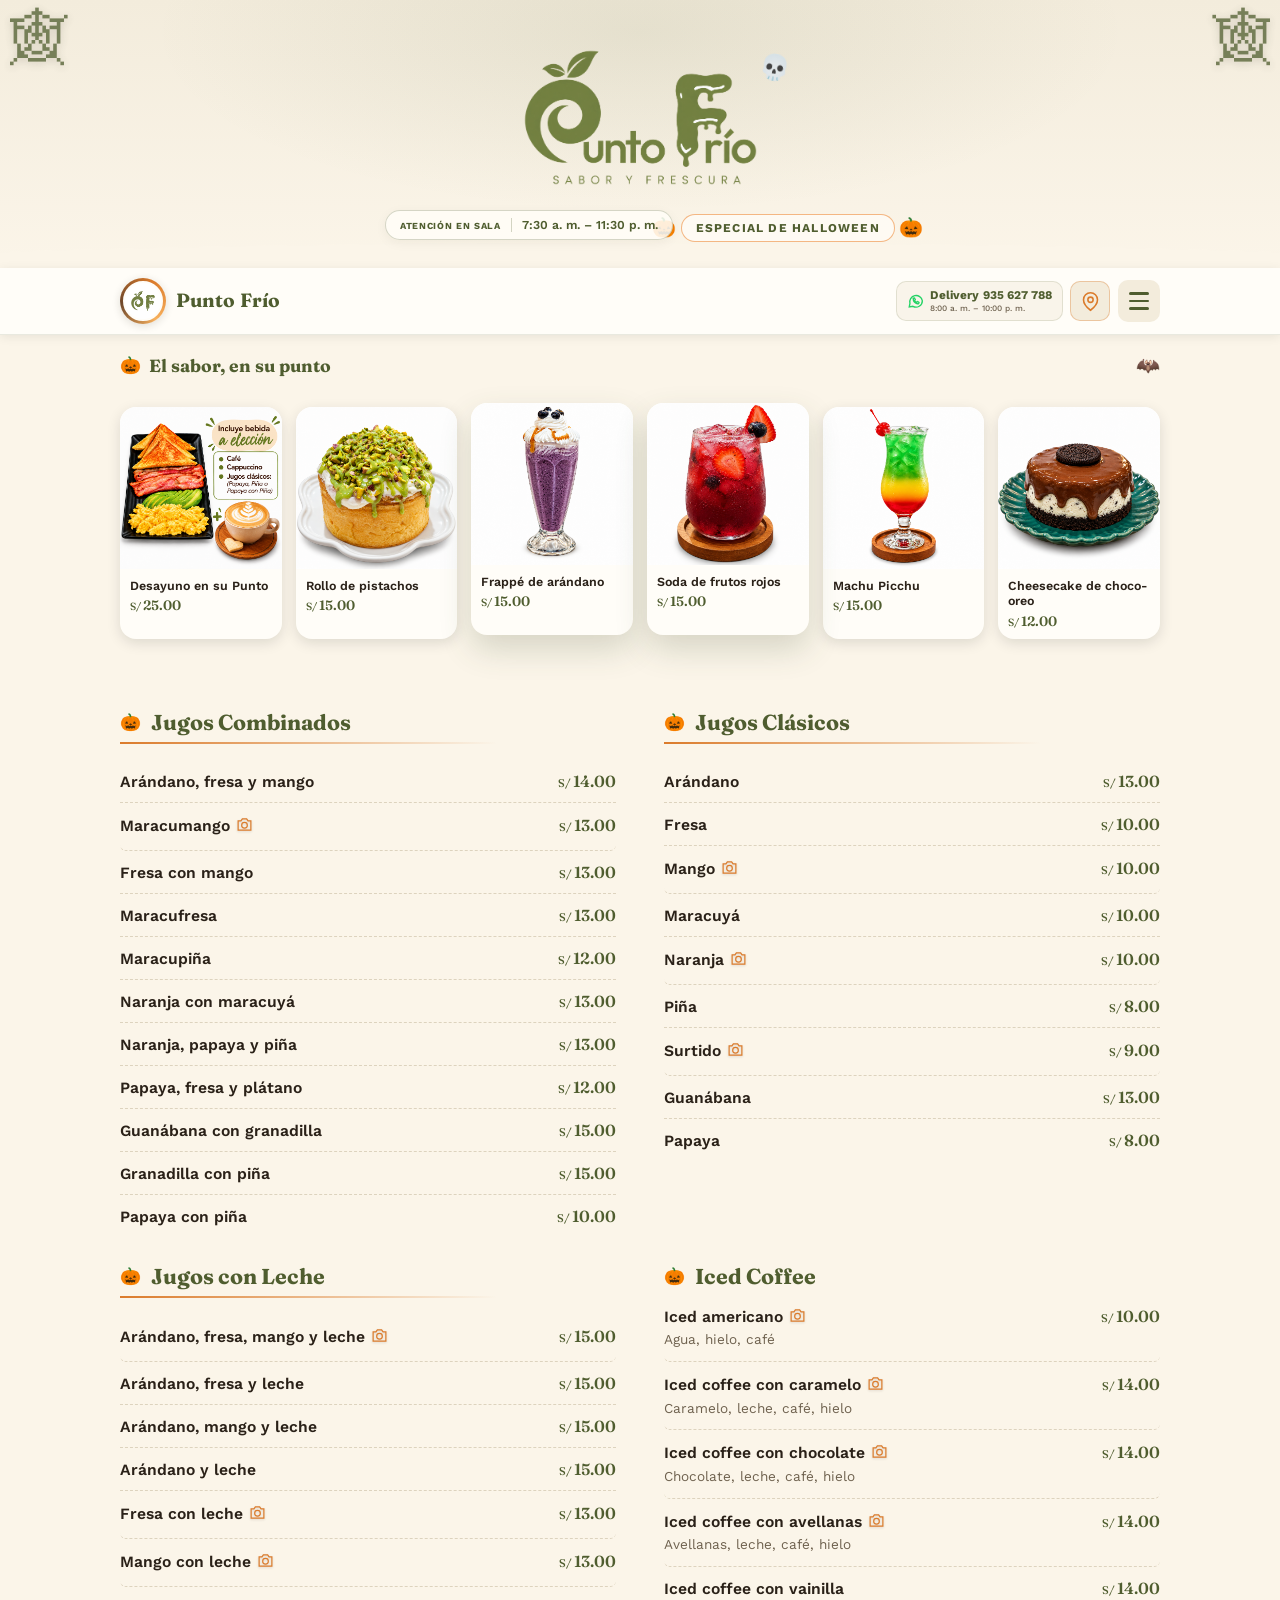
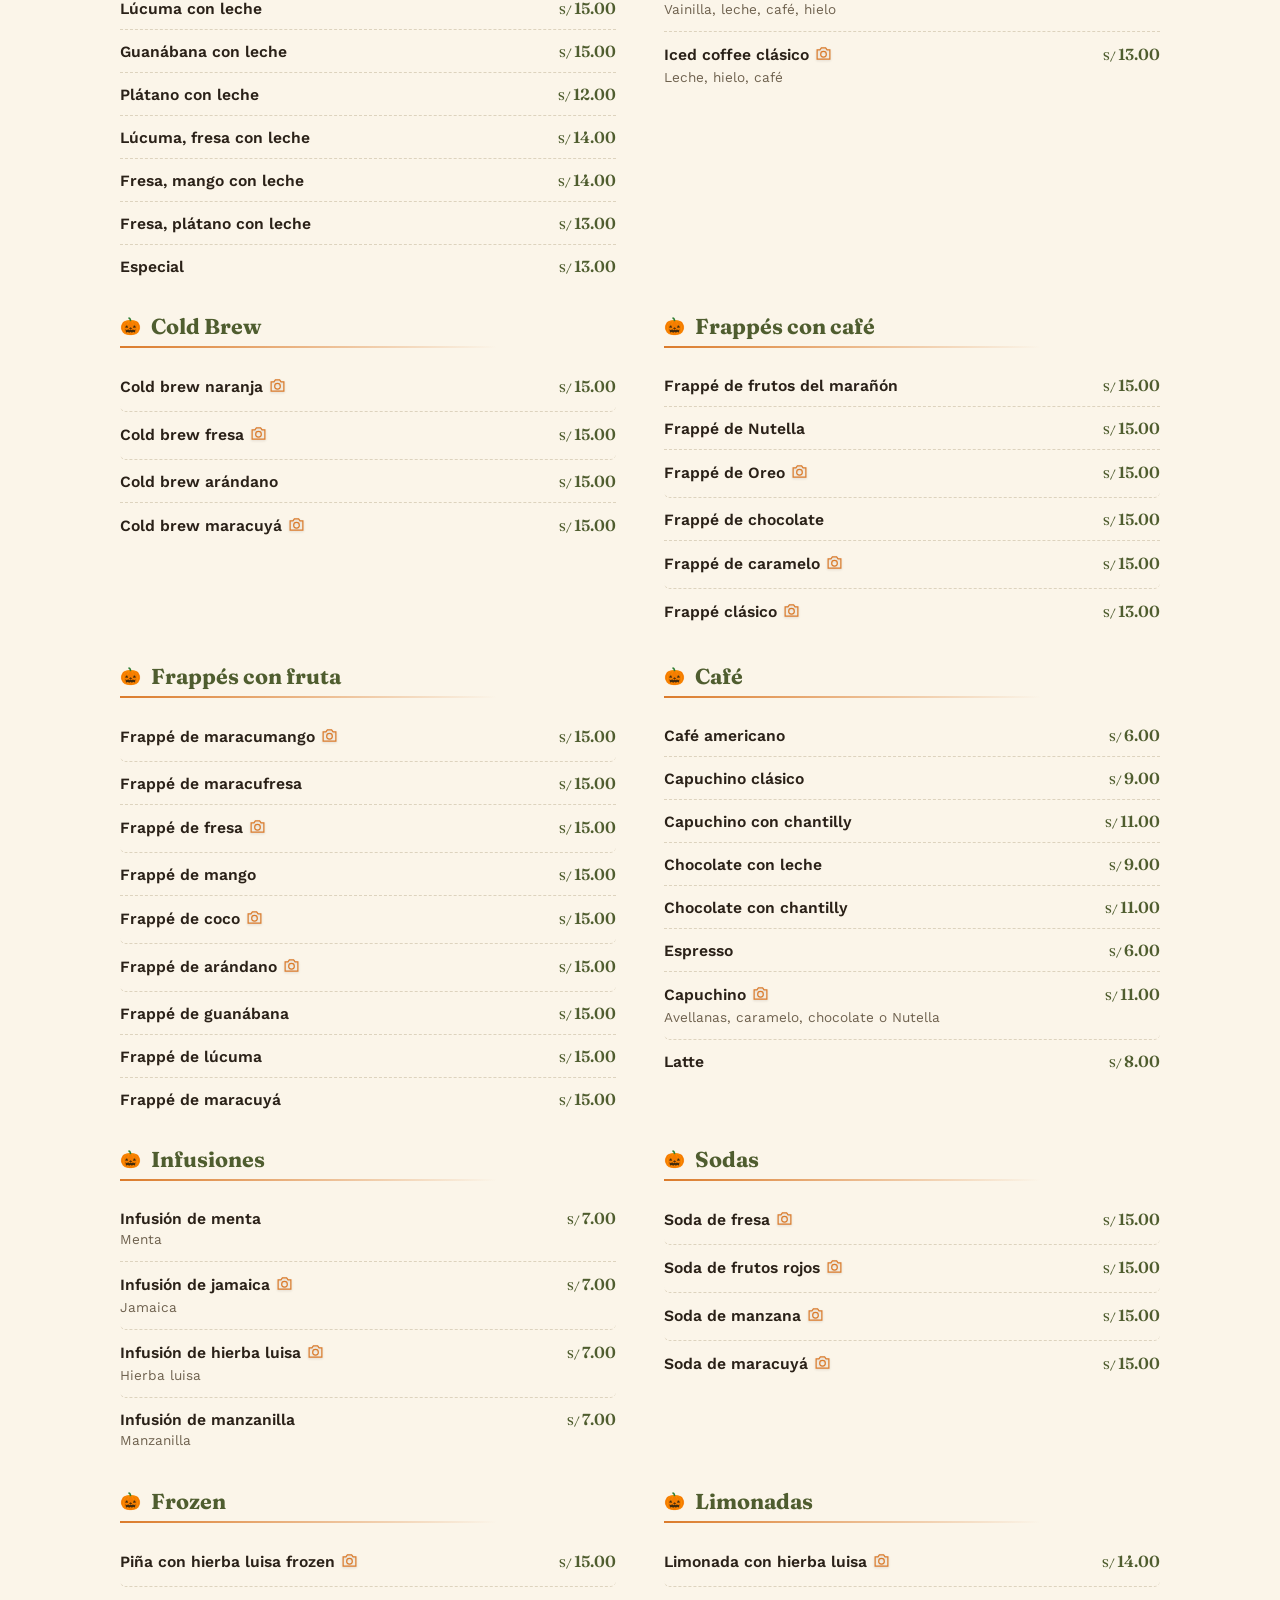
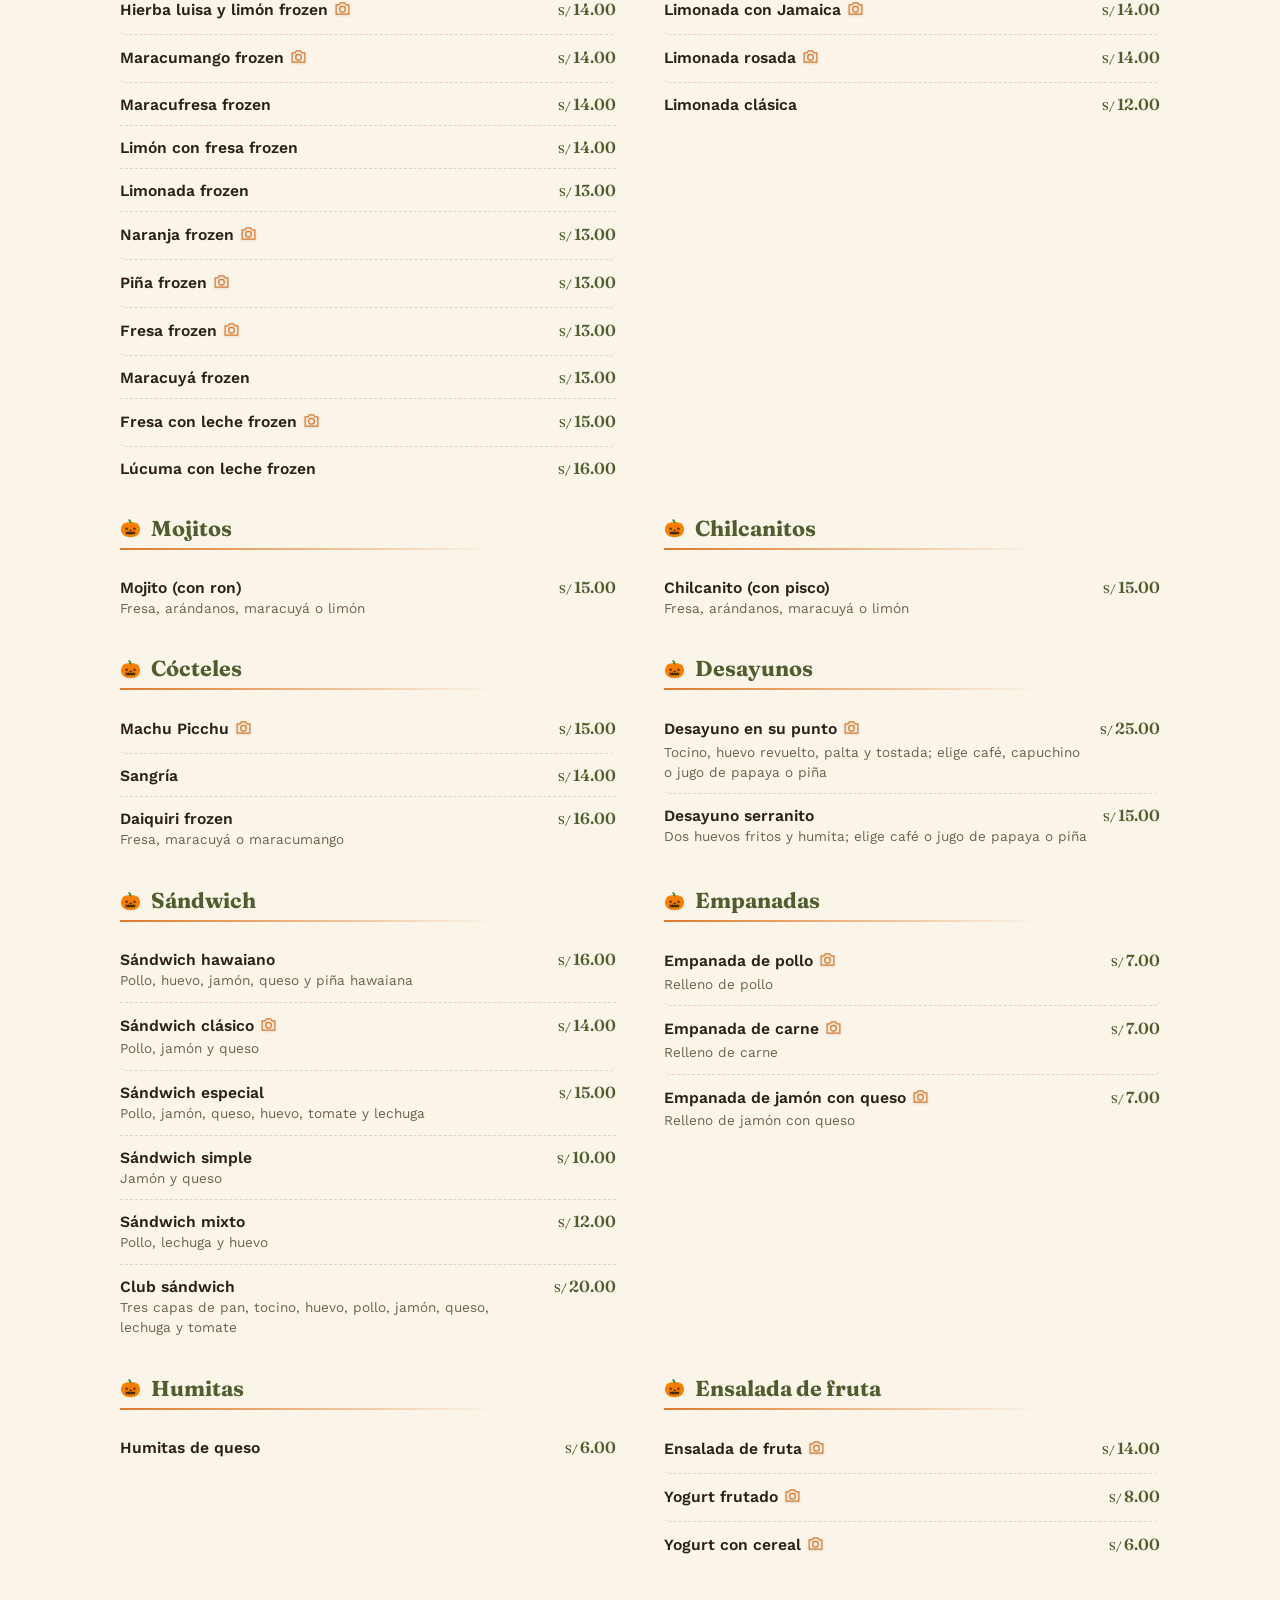
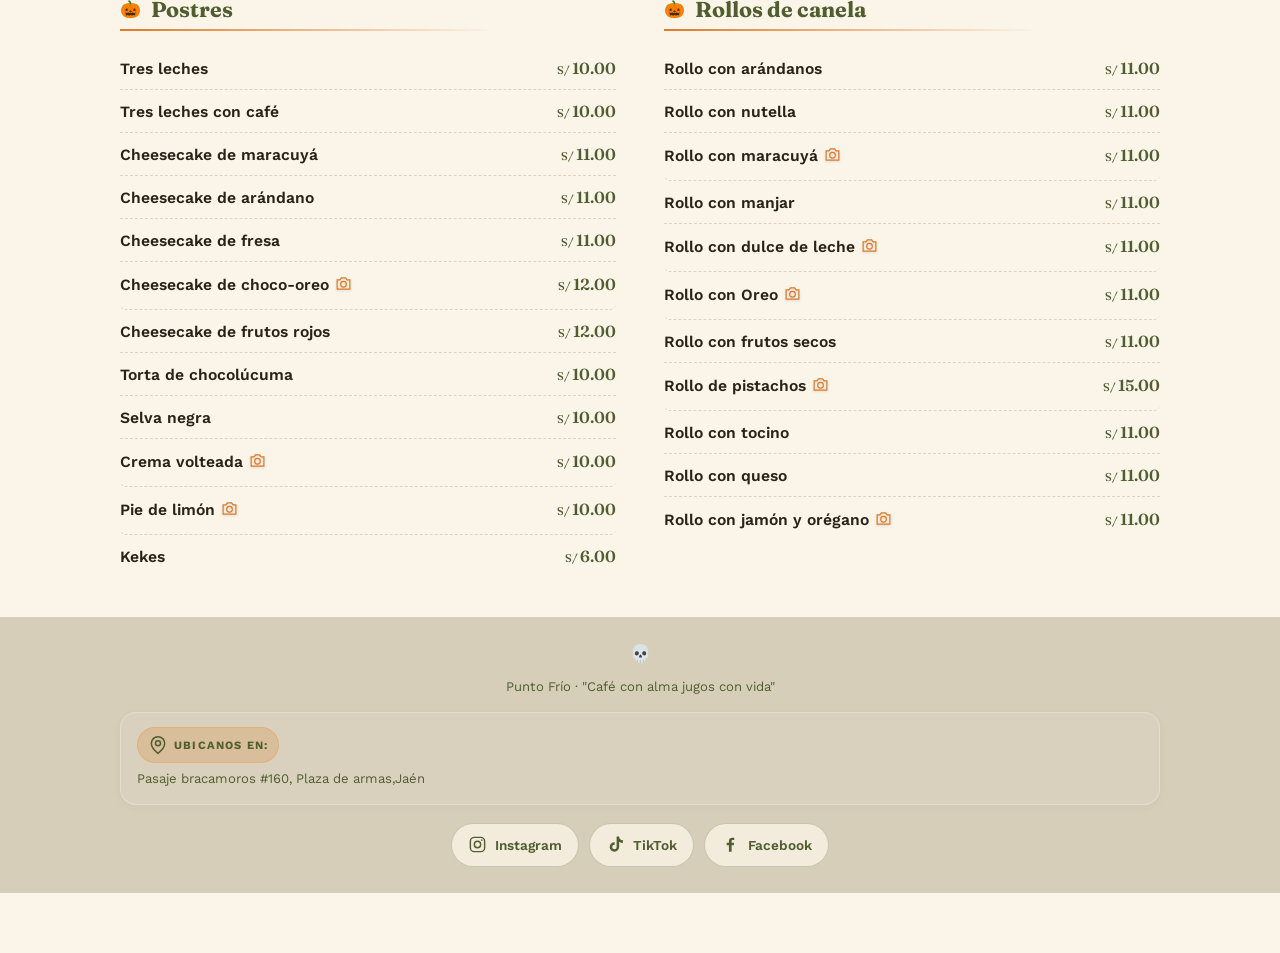
==== commit dcd2338f: "Pulir barra de delivery" ====
--- a/index-halloween.html
+++ b/index-halloween.html
@@ -45,7 +45,7 @@
           <span class="topbar-delivery-prefix">Delivery</span>
           <span>935 627 788</span>
         </span>
-        <span class="topbar-delivery-hours">08:00 a. m. &ndash; 22:00 p. m.</span>
+        <span class="topbar-delivery-hours">8:00 a. m. &ndash; 10:00 p. m.</span>
       </span>
     </a>
     <a class="topbar-location" href="https://maps.app.goo.gl/sq9azFtNWfjnHmBv8" target="_blank" rel="noopener noreferrer" aria-label="Abrir ubicaci&oacute;n de Punto Fr&iacute;o en Google Maps" title="Ver ubicaci&oacute;n">
--- a/menu.css
+++ b/menu.css
@@ -99,13 +99,17 @@
     align-items:center;
     gap:5px;
     min-height:40px;
-    padding:0 7px;
+    padding:0 10px;
     border-radius:10px;
+    border:1px solid rgba(79,93,47,.14);
+    background:rgba(243,236,220,.52);
     color:var(--olive-deep);
     font-weight:700;
     text-decoration:none;
     white-space:nowrap;
-  }
+    transition:background .18s ease,border-color .18s ease;
+  }
+  .topbar-delivery:hover{background:var(--cream-2);border-color:rgba(79,93,47,.24);}
   .topbar-delivery .whatsapp-icon{width:18px;height:18px;flex:0 0 auto;color:#25D366;}
   .topbar-delivery-info{display:flex;flex-direction:column;align-items:flex-start;gap:2px;}
   .topbar-delivery-line{display:flex;align-items:center;gap:4px;font-size:.74rem;line-height:1.1;}
@@ -127,6 +131,8 @@
   @media(max-width:420px){.topbar-delivery-prefix{display:none;}}
   @media(max-width:380px){
     .topbar{padding-left:10px;padding-right:10px;}
+    .topbar .brand{gap:6px;}
+    .topbar .brand .brand-name{font-size:.9rem;letter-spacing:-.25px;}
     .topbar-contact{gap:4px;margin-right:4px;}
     .topbar-delivery{gap:3px;padding-left:3px;padding-right:3px;}
     .topbar-delivery-line{font-size:.68rem;}
@@ -208,7 +214,7 @@
     .hero{padding-top:6px; padding-bottom:20px;}
     .hero-brand{height:170px;}
     .hero-brand img{width:min(220px,76vw); transform:translateY(-18px);}
-    .topbar .brand .brand-name{display:none;}
+    .topbar .brand .brand-name{font-size:1rem;}
   }
   .hamburger{
     width:42px; height:42px;
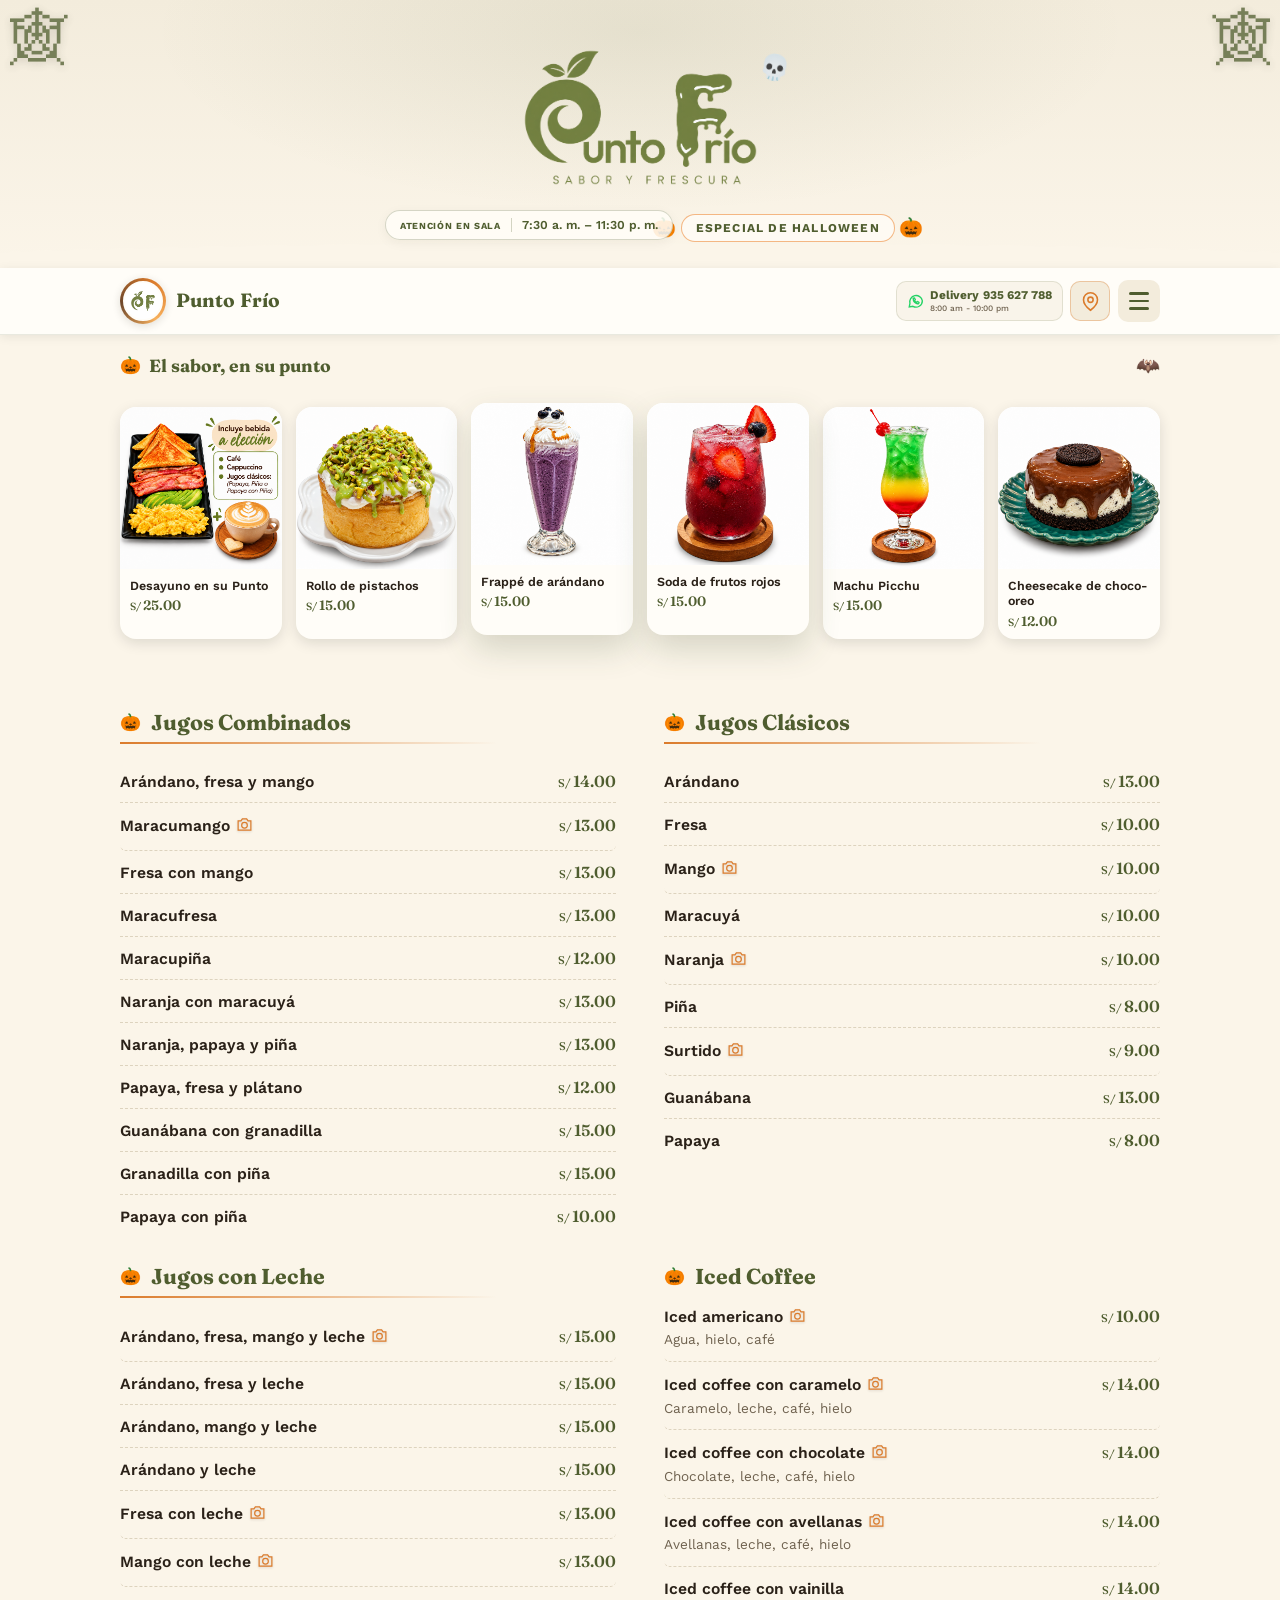
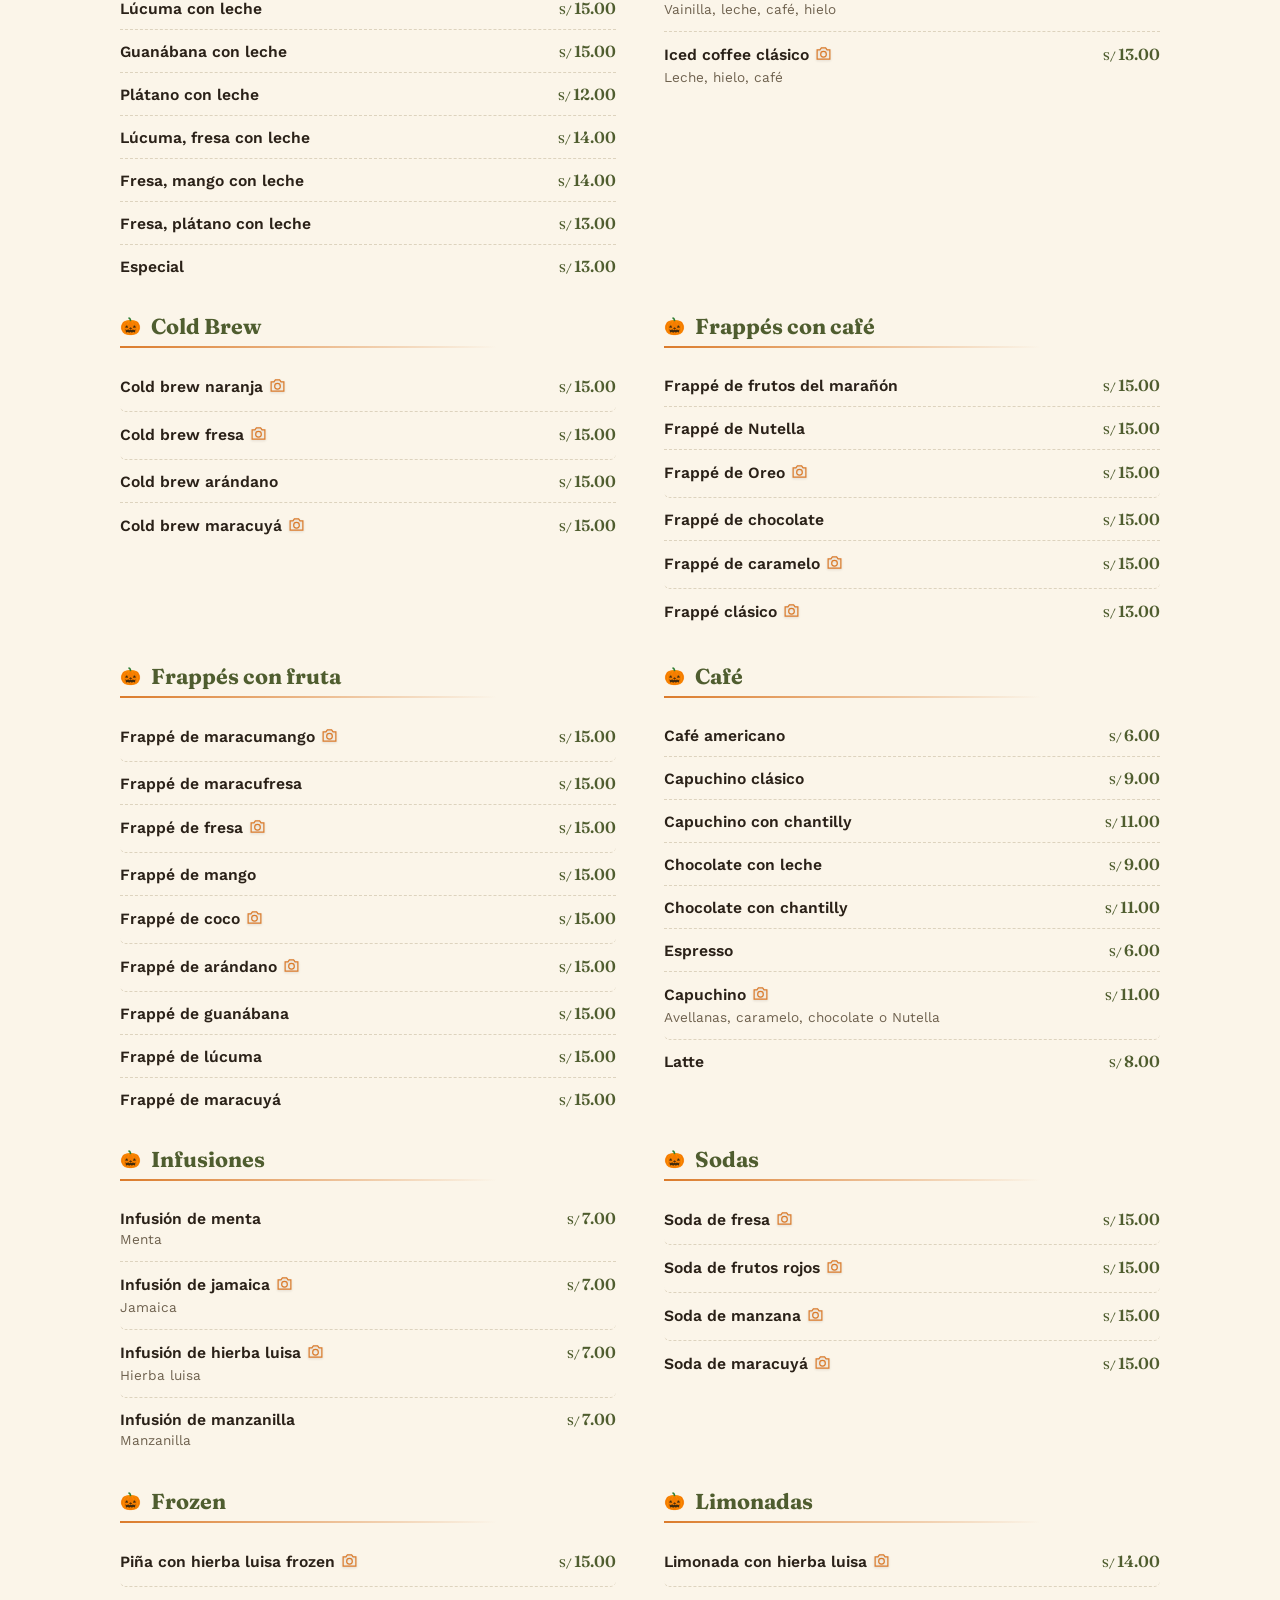
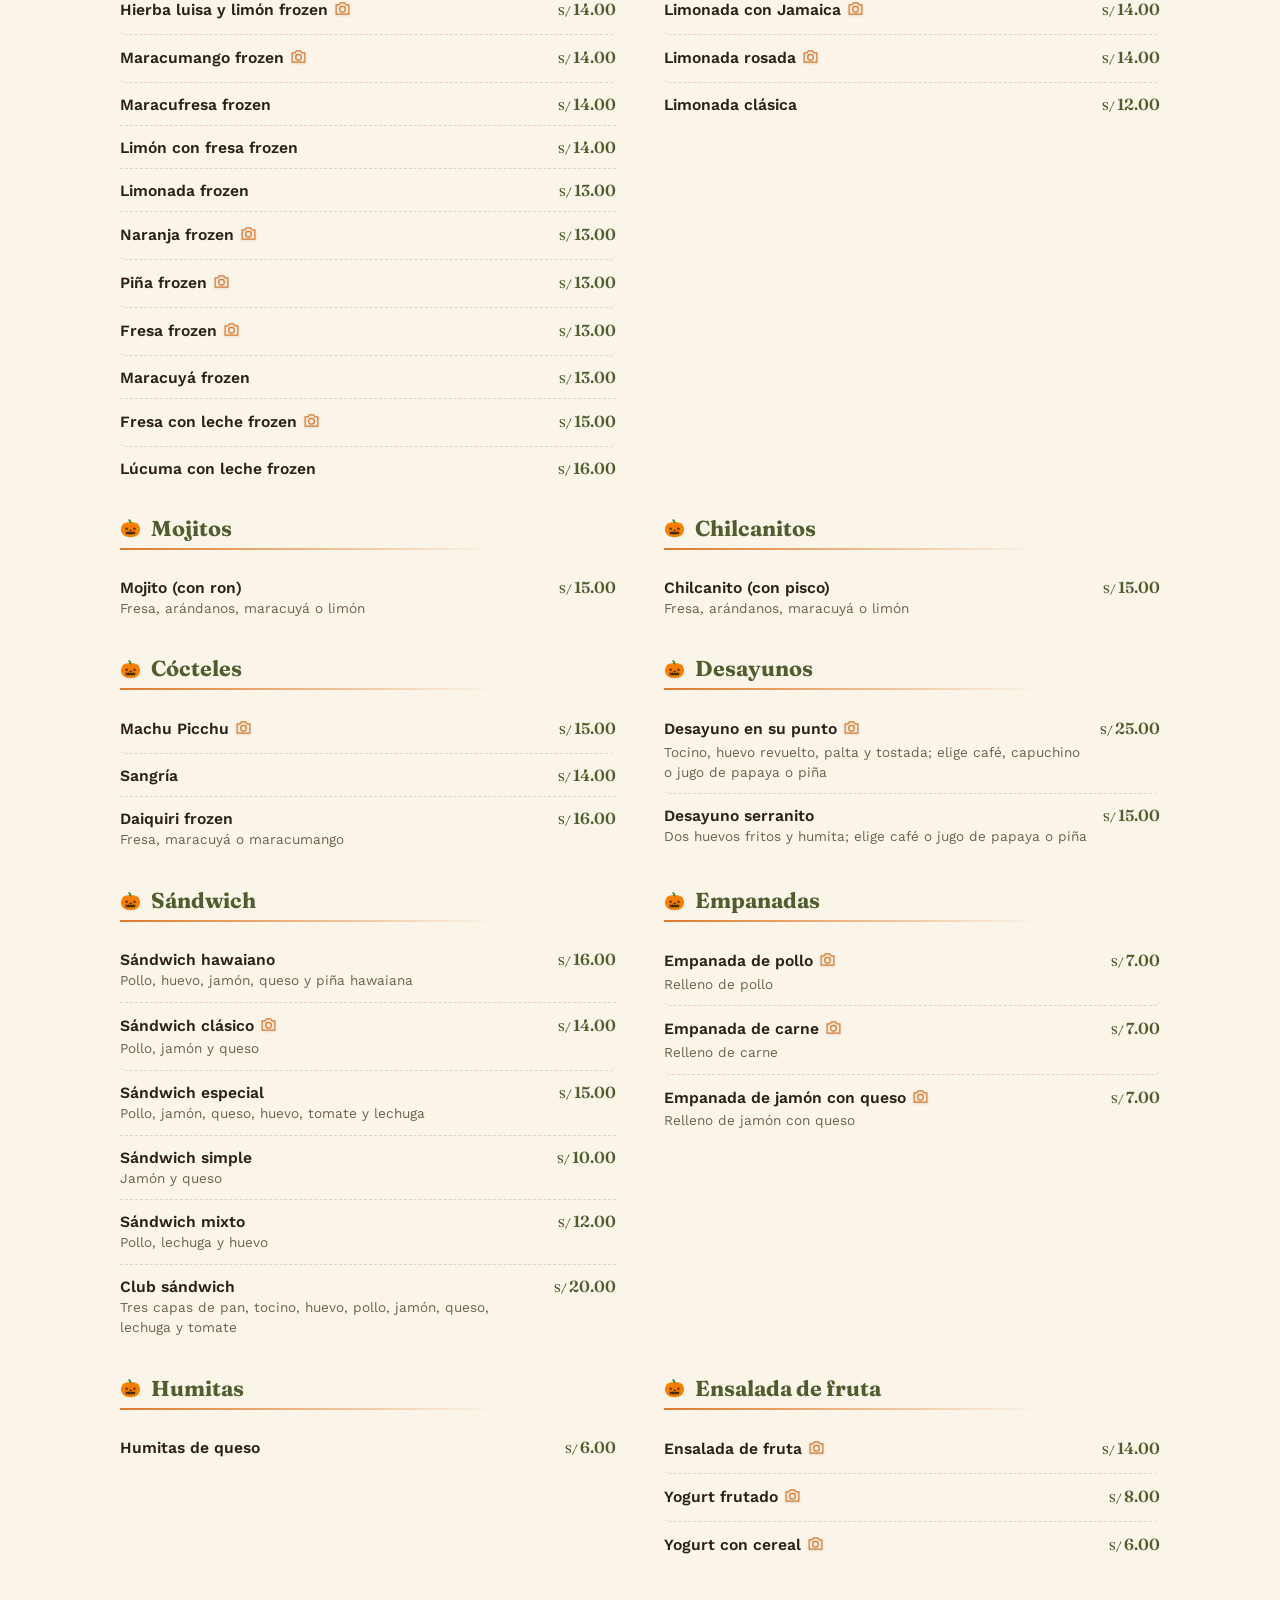
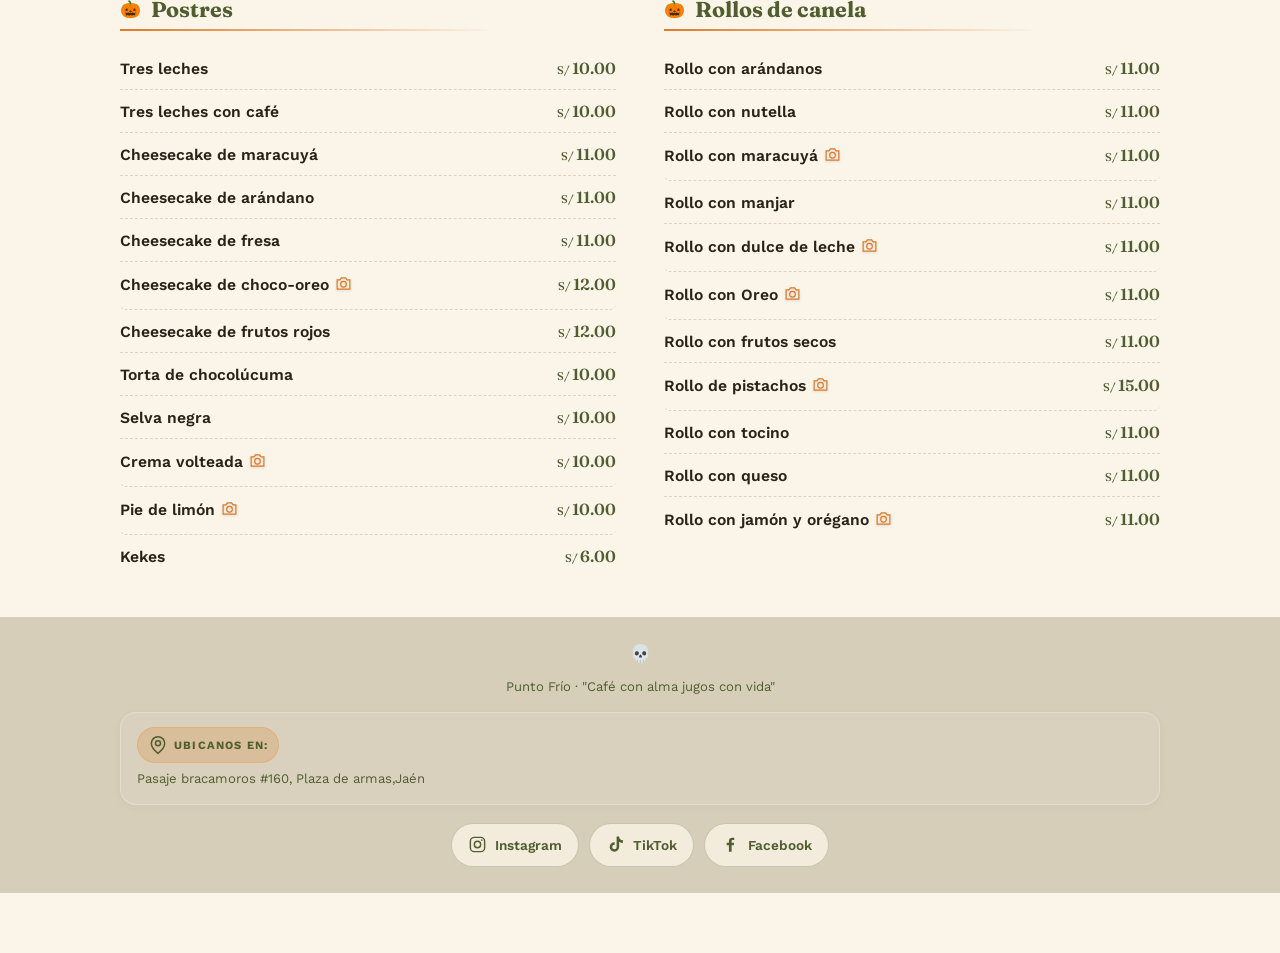
==== commit d1803ba5: "Ajustar barra móvil Punto Frío" ====
--- a/index-halloween.html
+++ b/index-halloween.html
@@ -45,7 +45,7 @@
           <span class="topbar-delivery-prefix">Delivery</span>
           <span>935 627 788</span>
         </span>
-        <span class="topbar-delivery-hours">8:00 a. m. &ndash; 10:00 p. m.</span>
+        <span class="topbar-delivery-hours">8:00 am - 10:00 pm</span>
       </span>
     </a>
     <a class="topbar-location" href="https://maps.app.goo.gl/sq9azFtNWfjnHmBv8" target="_blank" rel="noopener noreferrer" aria-label="Abrir ubicaci&oacute;n de Punto Fr&iacute;o en Google Maps" title="Ver ubicaci&oacute;n">
--- a/menu.css
+++ b/menu.css
@@ -131,12 +131,12 @@
   @media(max-width:420px){.topbar-delivery-prefix{display:none;}}
   @media(max-width:380px){
     .topbar{padding-left:10px;padding-right:10px;}
-    .topbar .brand{gap:6px;}
-    .topbar .brand .brand-name{font-size:.9rem;letter-spacing:-.25px;}
-    .topbar-contact{gap:4px;margin-right:4px;}
-    .topbar-delivery{gap:3px;padding-left:3px;padding-right:3px;}
-    .topbar-delivery-line{font-size:.68rem;}
-    .topbar-delivery-hours{font-size:.46rem;letter-spacing:-.1px;}
+    .topbar .brand{gap:4px;}
+    .topbar .brand .brand-name{font-size:.86rem;letter-spacing:-.25px;}
+    .topbar-contact{gap:3px;margin-right:2px;}
+    .topbar-delivery{gap:2px;padding-left:4px;padding-right:4px;}
+    .topbar-delivery-line{font-size:.64rem;}
+    .topbar-delivery-hours{font-size:.43rem;letter-spacing:-.1px;}
     .topbar-location{width:34px;height:34px;}
     .topbar .hamburger{width:38px;height:38px;}
   }
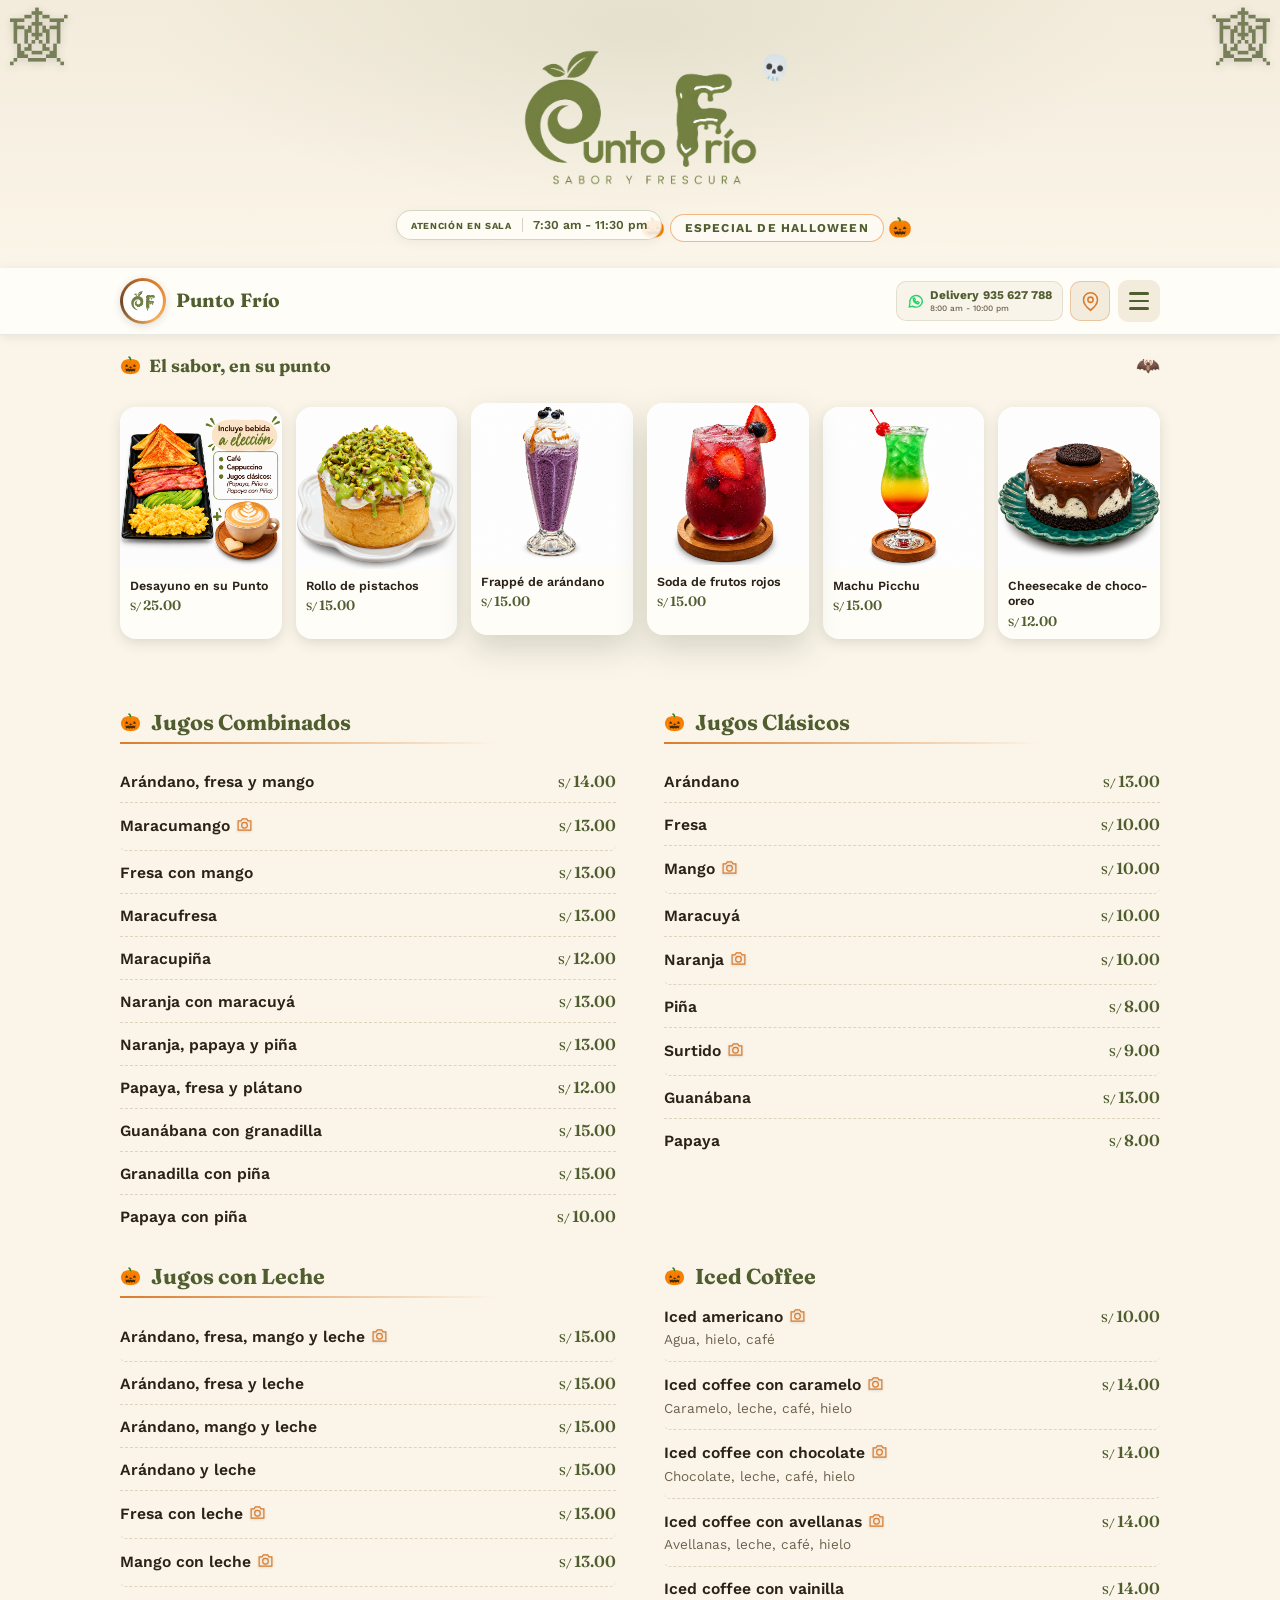
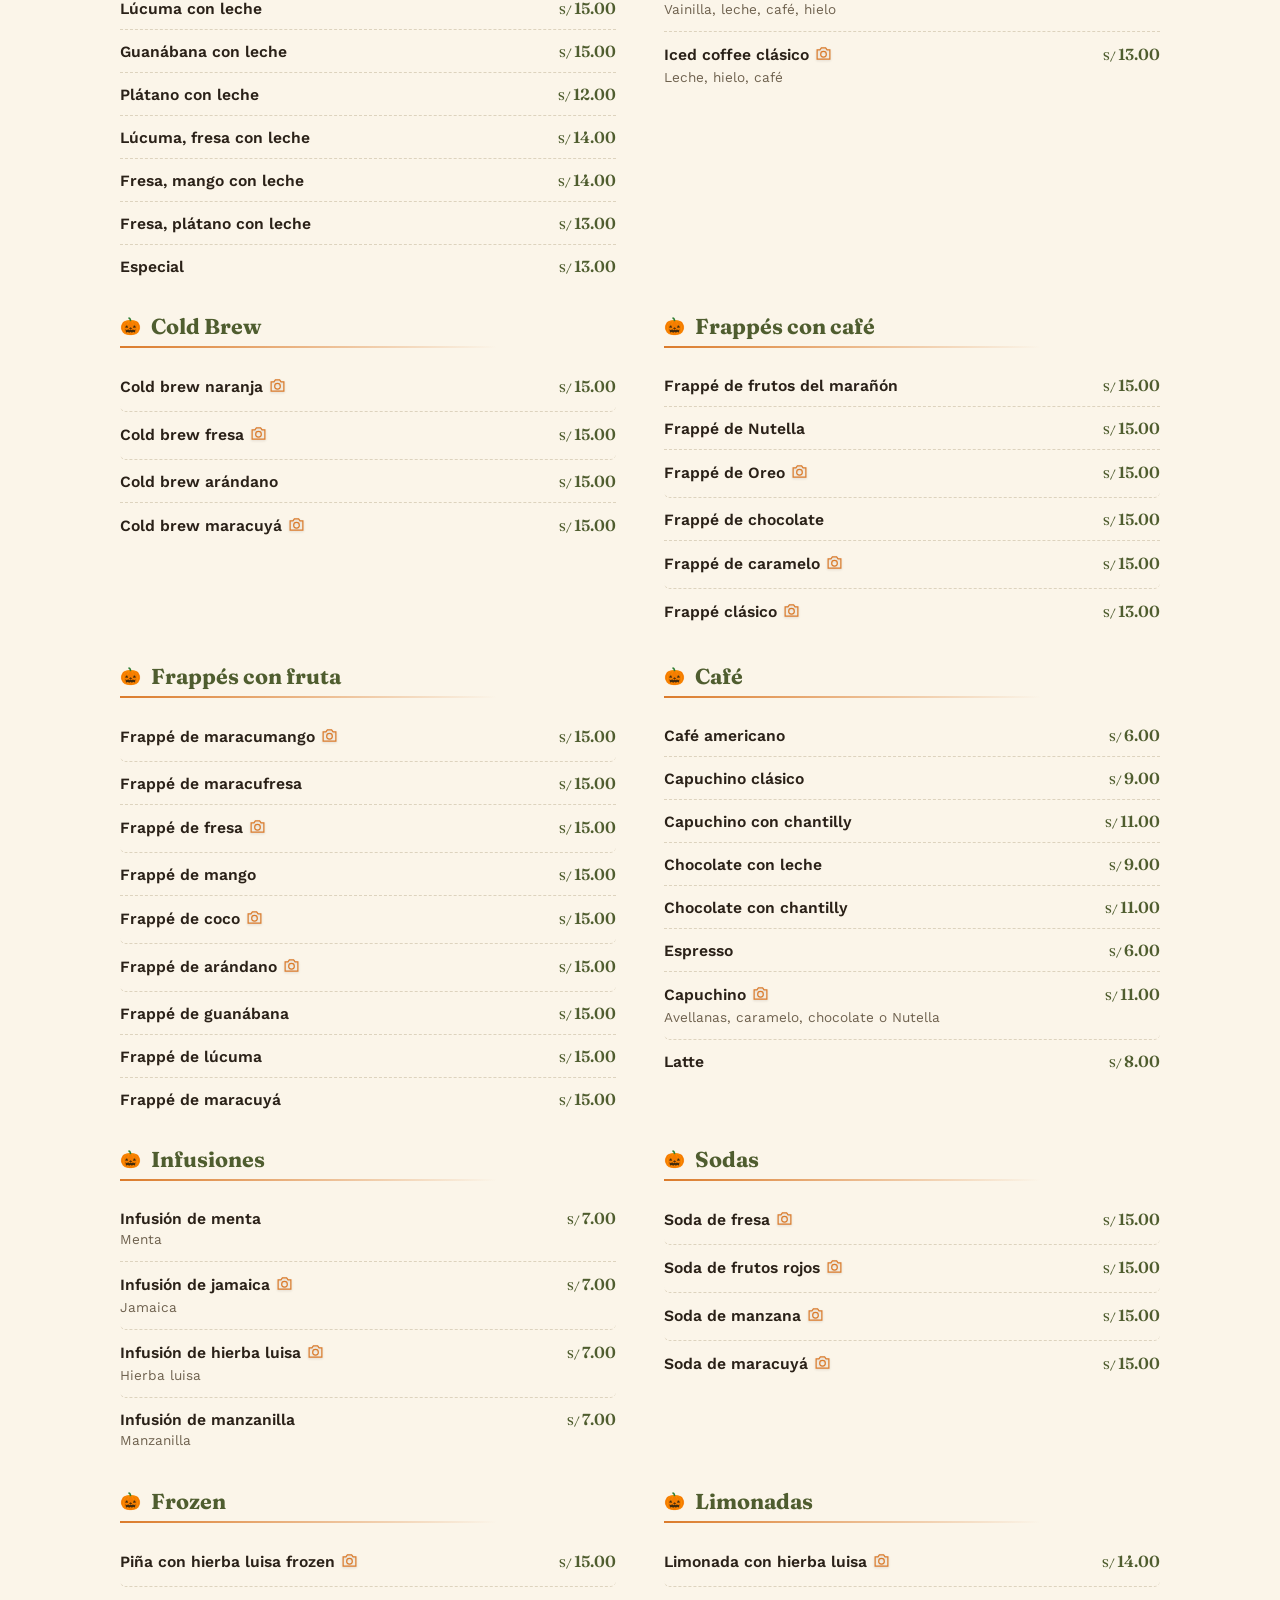
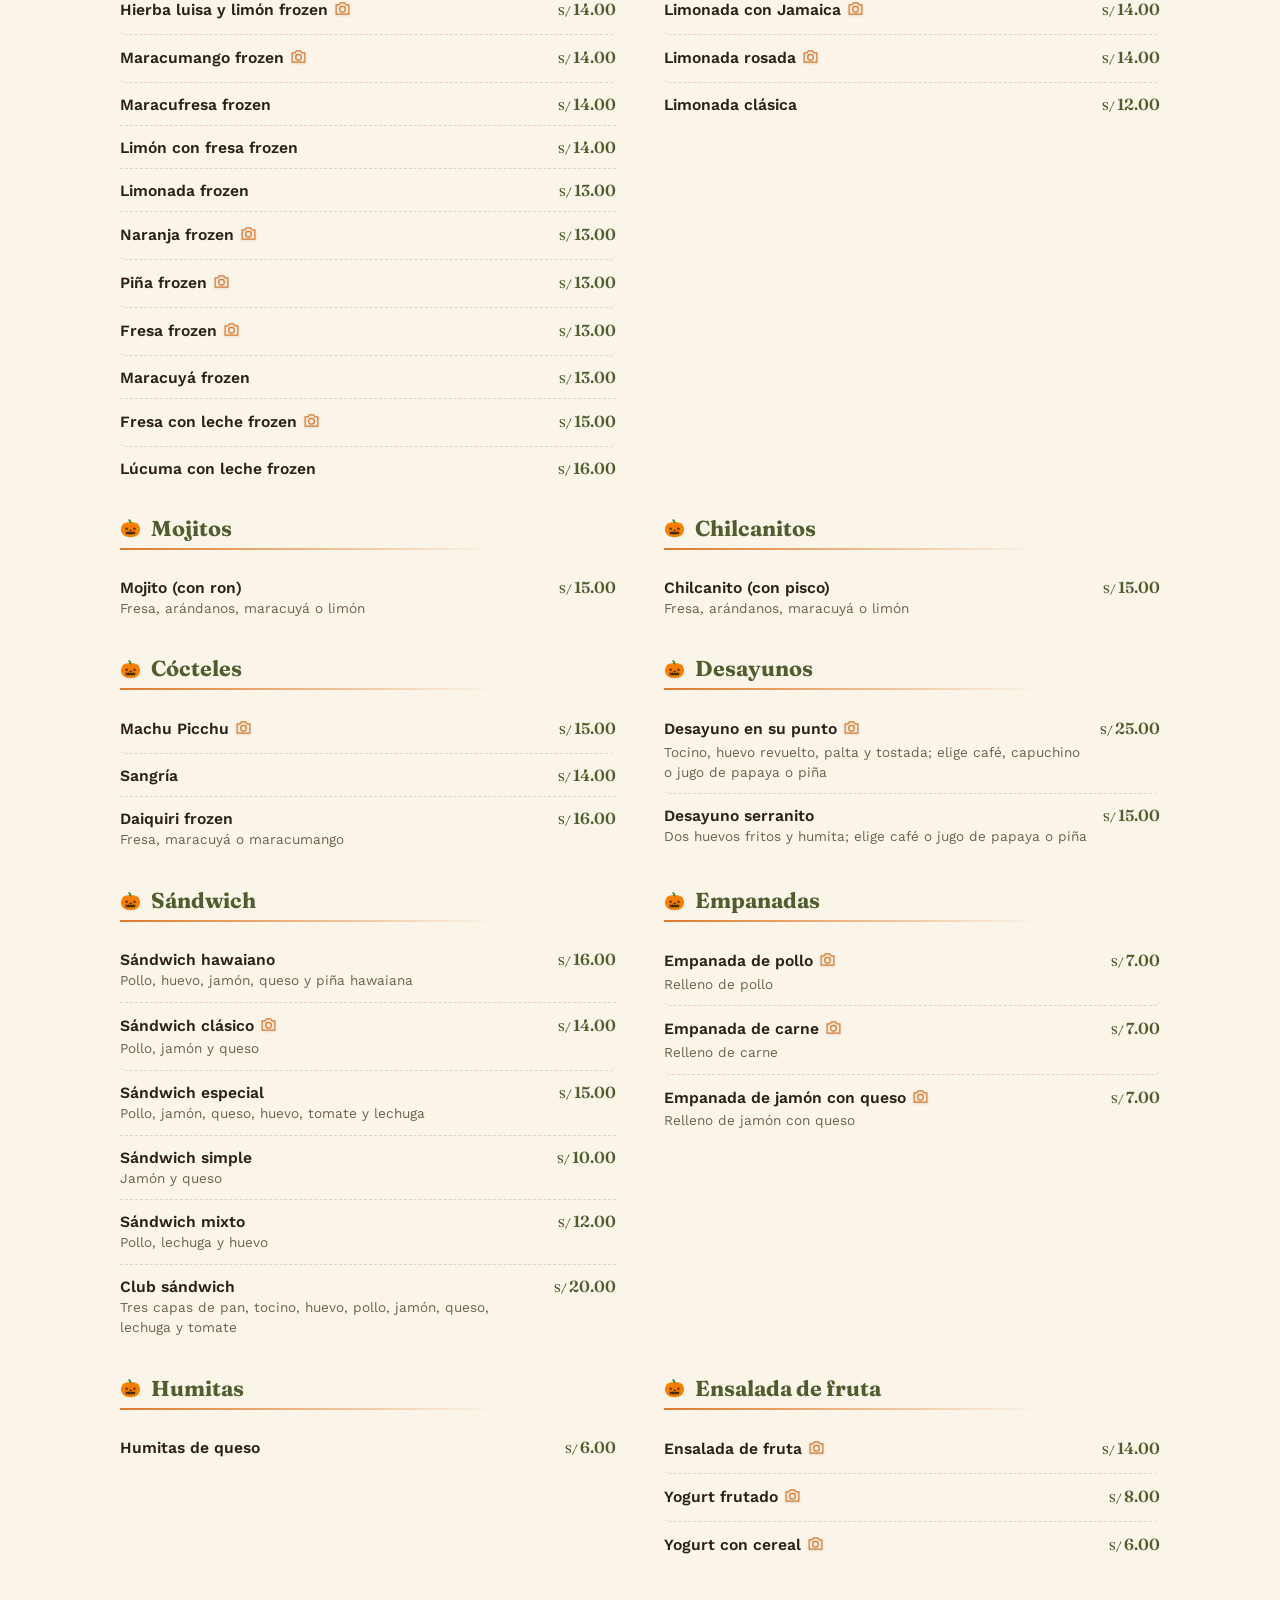
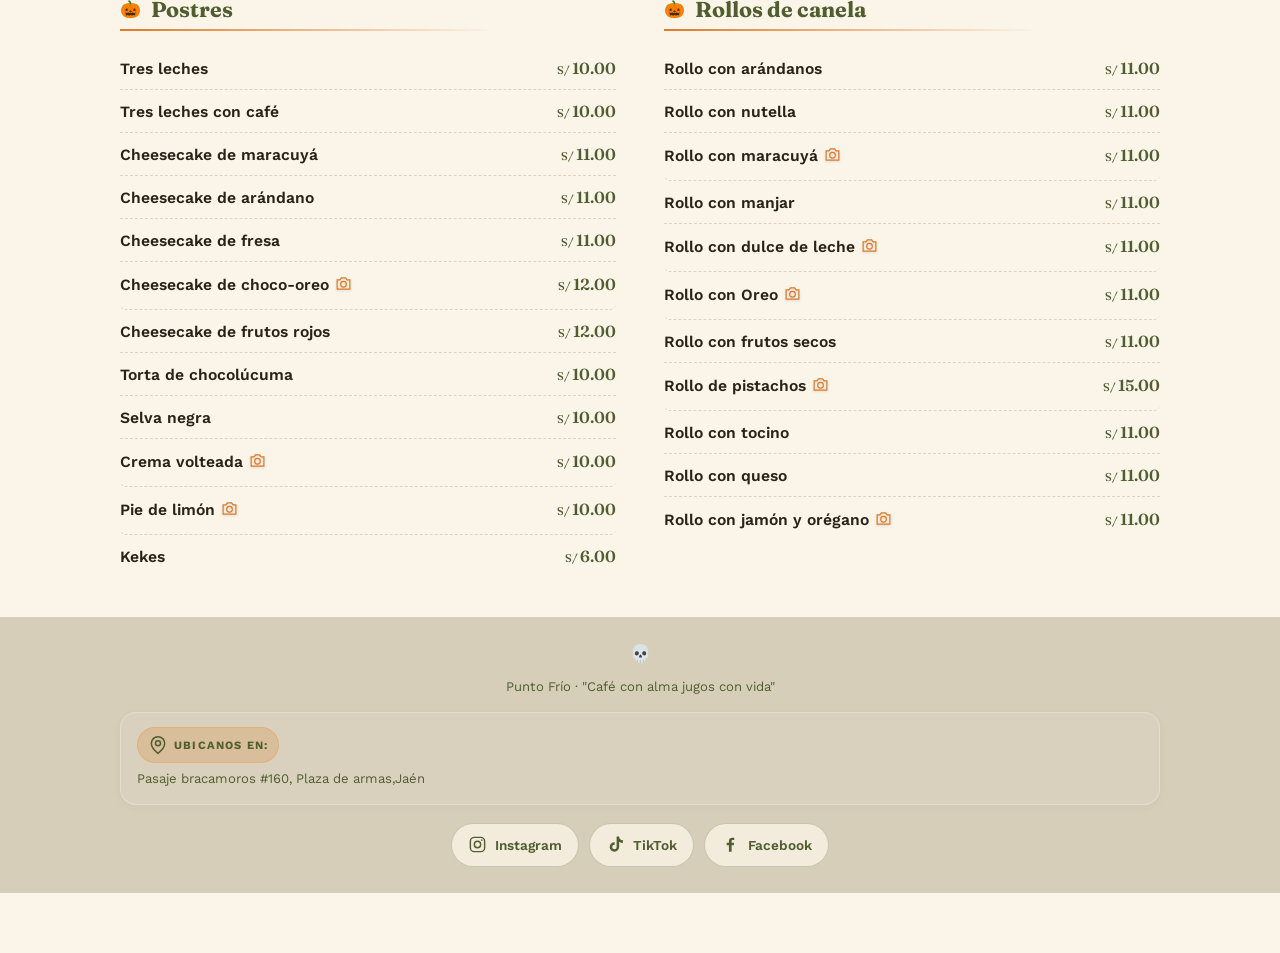
==== commit 72bb5f2f: "Unificar formato am pm de atención" ====
--- a/index-halloween.html
+++ b/index-halloween.html
@@ -25,7 +25,7 @@
     <img src="LogoPuntoFrio.png" alt="Punto Frío - Sabor y frescura">
   </div>
   <div class="hero-meta">
-    <p class="store-hours"><span class="store-hours-label">Atenci&oacute;n en sala</span><span>7:30 a. m. &ndash; 11:30 p. m.</span></p>
+    <p class="store-hours"><span class="store-hours-label">Atenci&oacute;n en sala</span><span>7:30 am - 11:30 pm</span></p>
     <p class="seasonal-label">Especial de Halloween</p>
   </div>
 </div>
